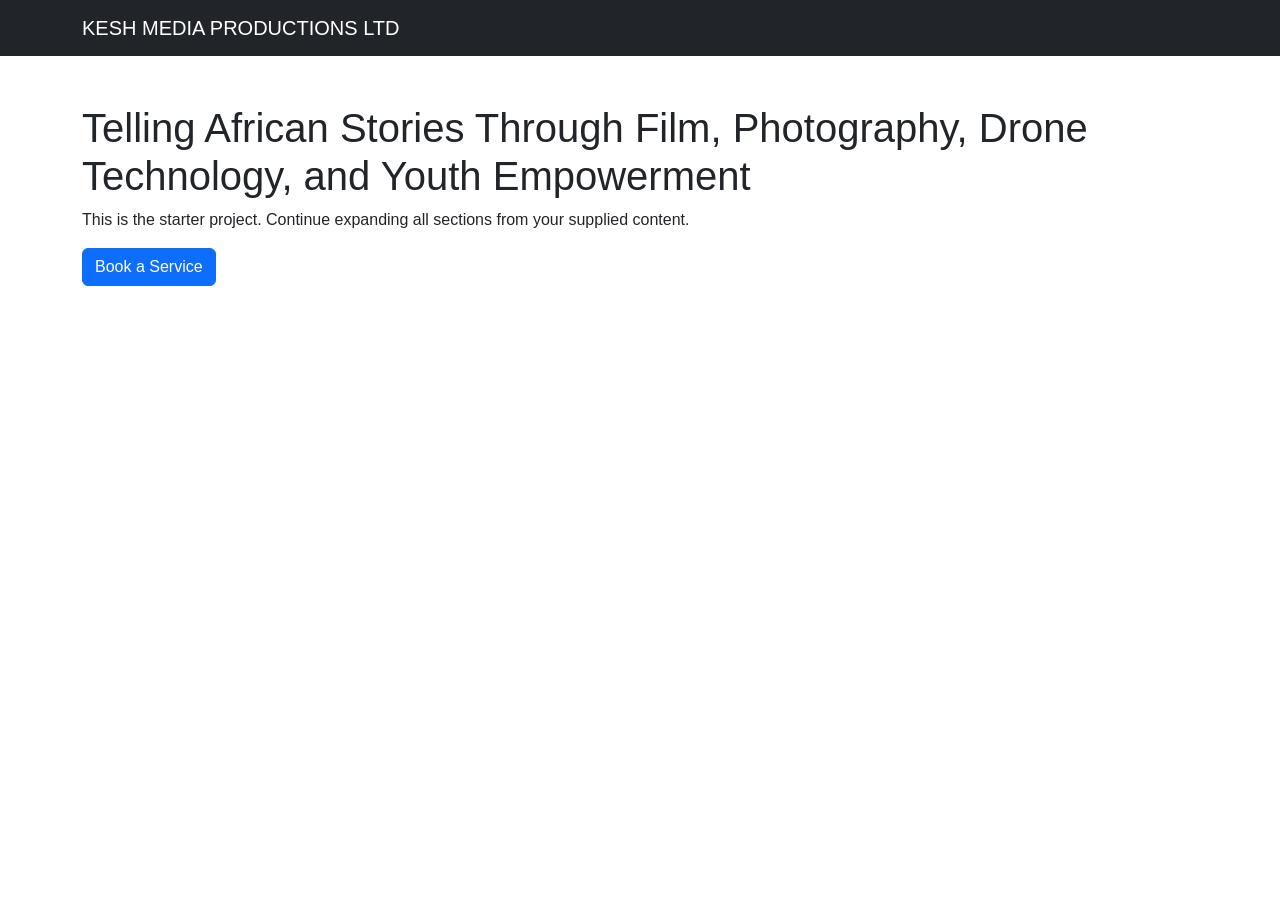
==== index.html @ 55b2b397 "Add files via upload" ====
<!DOCTYPE html>
<html><head><meta charset='UTF-8'><title>KESH MEDIA PRODUCTIONS LTD</title>
<link href="https://cdn.jsdelivr.net/npm/bootstrap@5.3.3/dist/css/bootstrap.min.css" rel="stylesheet">
<link rel="stylesheet" href="style.css"></head>
<body>
<nav class="navbar navbar-dark bg-dark"><div class="container"><a class="navbar-brand" href="#">KESH MEDIA PRODUCTIONS LTD</a></div></nav>
<header class="container py-5"><h1>Telling African Stories Through Film, Photography, Drone Technology, and Youth Empowerment</h1>
<p>This is the starter project. Continue expanding all sections from your supplied content.</p>
<a class="btn btn-primary">Book a Service</a>
</header>
<script src="script.js"></script></body></html>
---- style.css ----
body{font-family:Arial,sans-serif}header{padding:4rem 0}
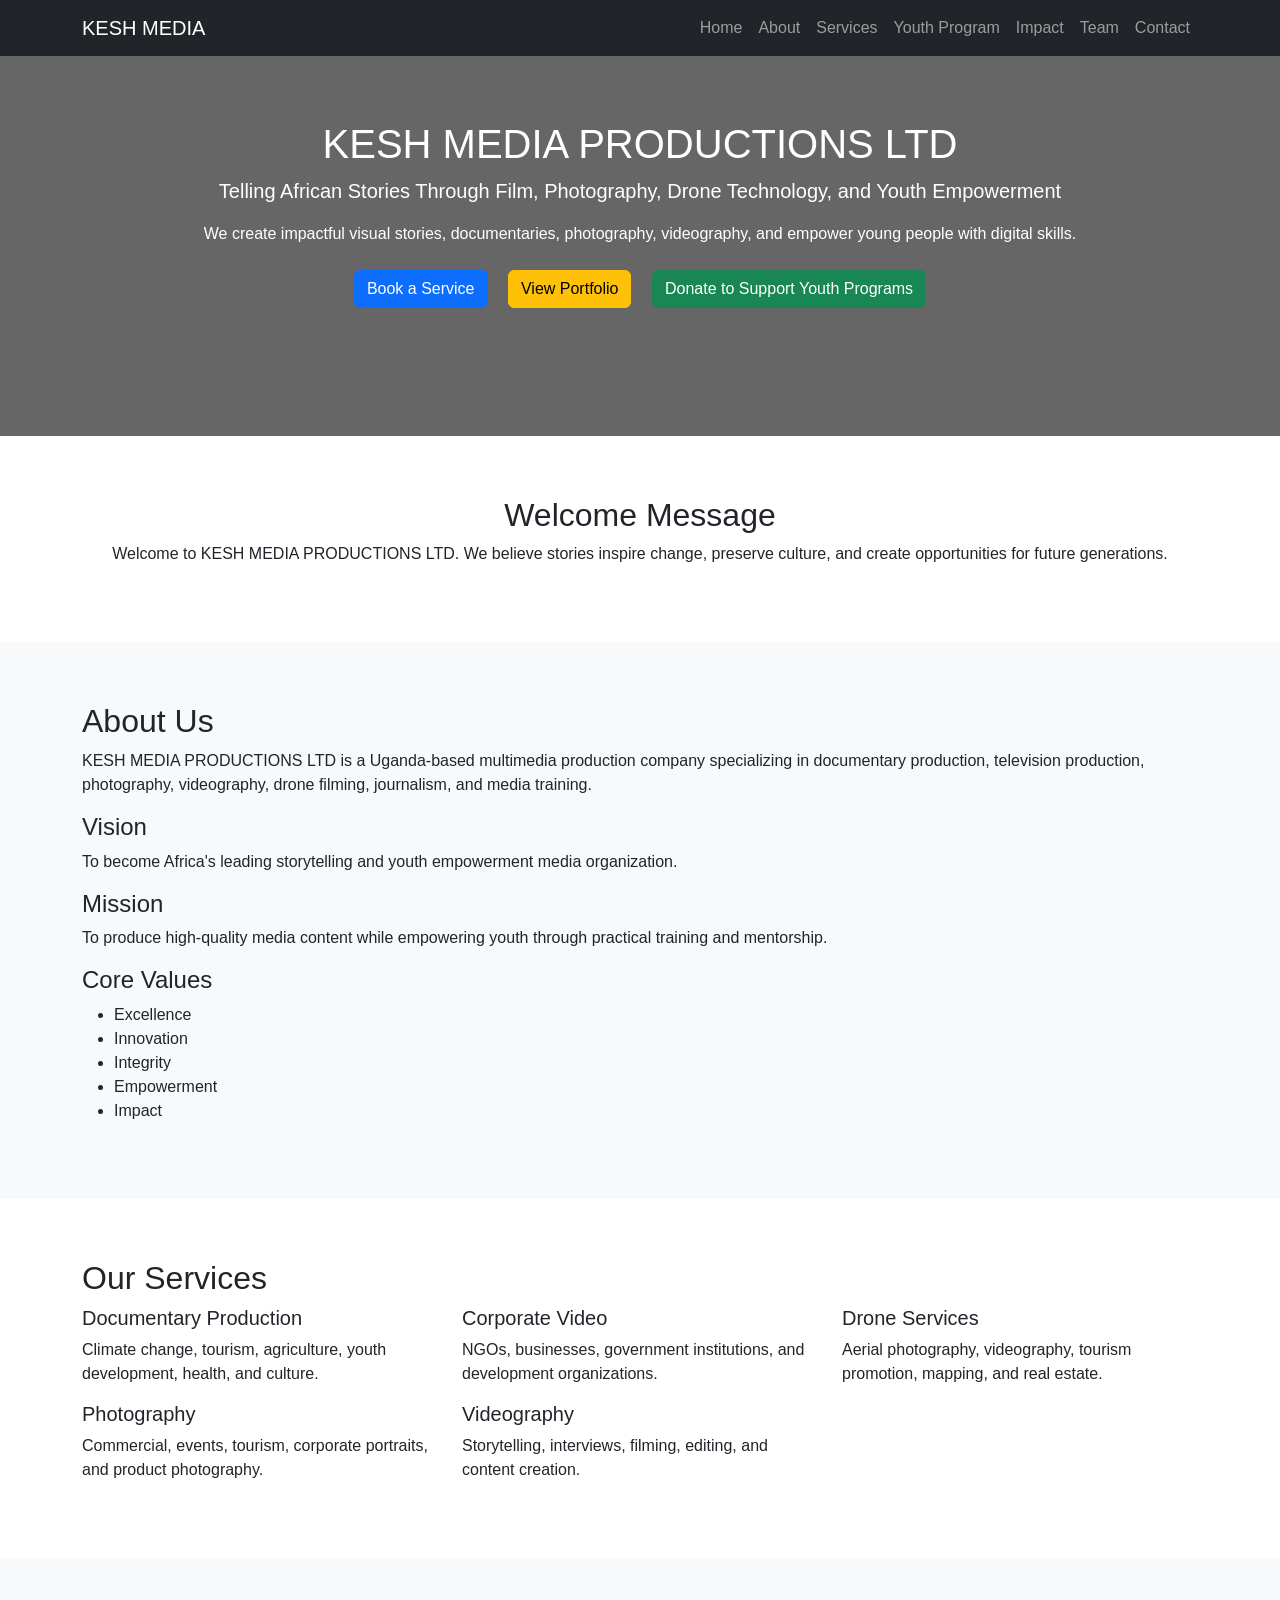
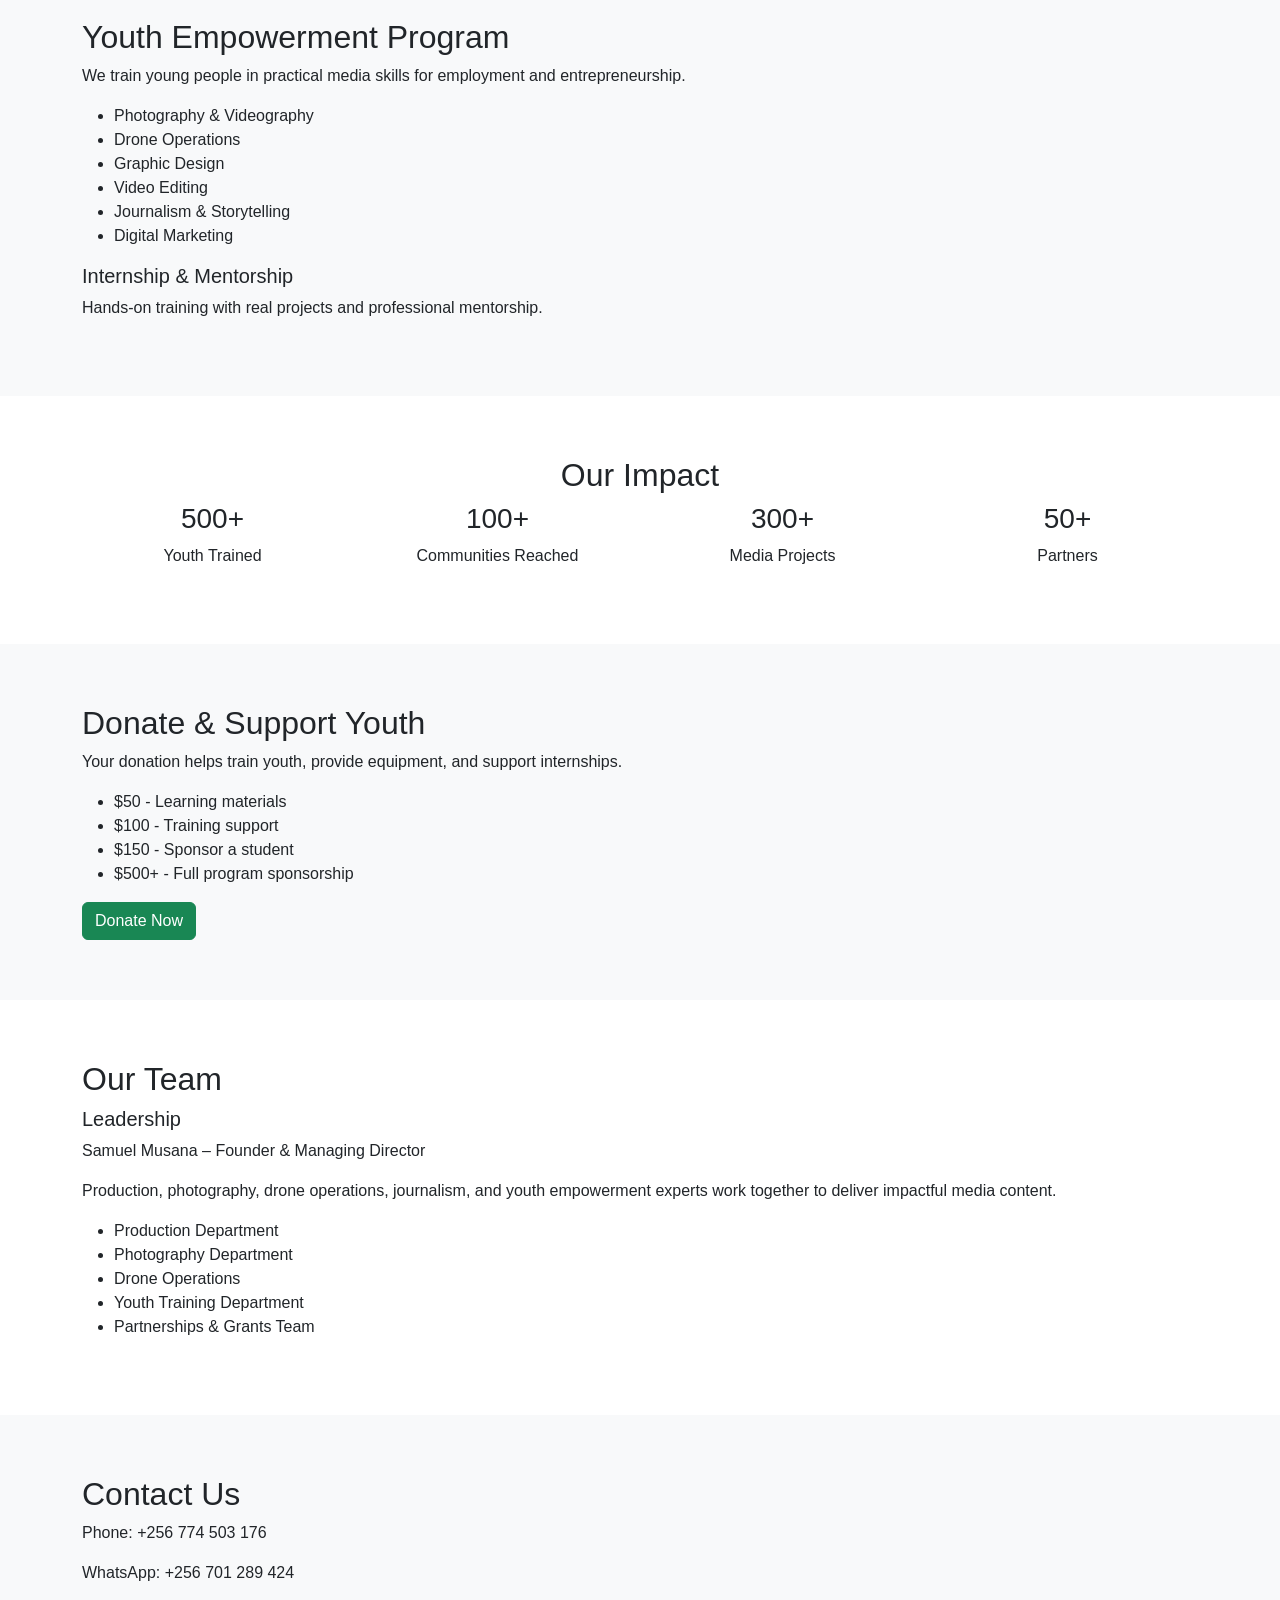
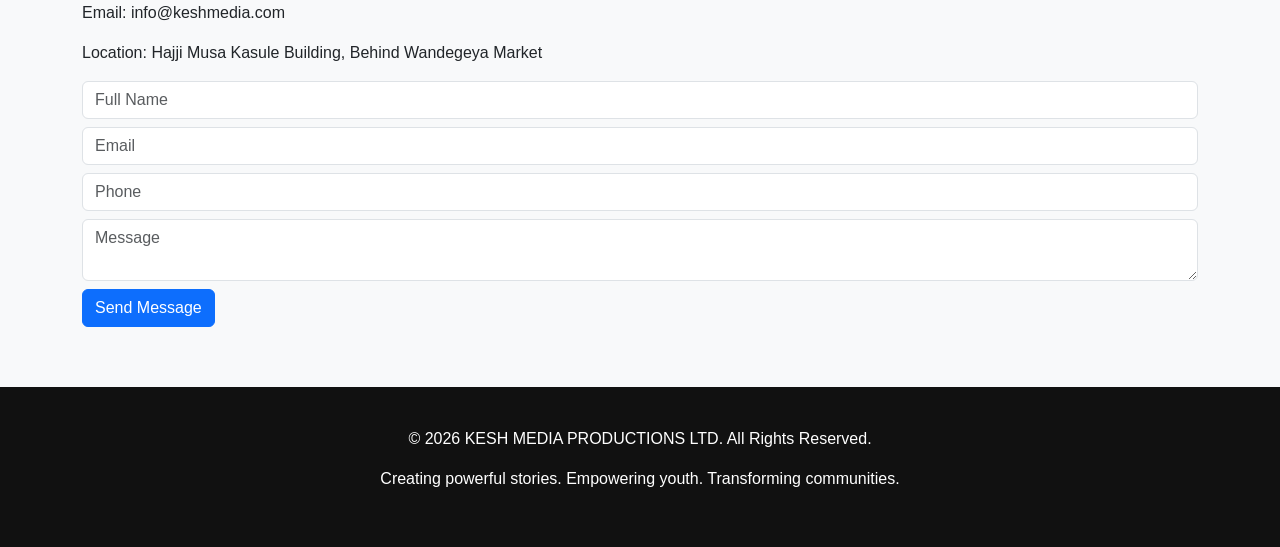
==== commit a00f2840: "Update index.html" ====
--- a/index.html
+++ b/index.html
@@ -1,11 +1,247 @@
 <!DOCTYPE html>
-<html><head><meta charset='UTF-8'><title>KESH MEDIA PRODUCTIONS LTD</title>
+<html lang="en">
+<head>
+<meta charset="UTF-8">
+<meta name="viewport" content="width=device-width, initial-scale=1.0">
+<title>KESH MEDIA PRODUCTIONS LTD</title>
+
+<!-- Bootstrap 5 -->
 <link href="https://cdn.jsdelivr.net/npm/bootstrap@5.3.3/dist/css/bootstrap.min.css" rel="stylesheet">
-<link rel="stylesheet" href="style.css"></head>
+
+<style>
+body {
+    font-family: Arial, sans-serif;
+    scroll-behavior: smooth;
+}
+
+.hero {
+    background: linear-gradient(rgba(0,0,0,0.6), rgba(0,0,0,0.6)),
+    url('hero.jpg');
+    background-size: cover;
+    background-position: center;
+    color: white;
+    padding: 120px 20px;
+    text-align: center;
+}
+
+.section-padding {
+    padding: 60px 20px;
+}
+
+.footer {
+    background: #111;
+    color: white;
+    padding: 40px 20px;
+}
+</style>
+</head>
+
 <body>
-<nav class="navbar navbar-dark bg-dark"><div class="container"><a class="navbar-brand" href="#">KESH MEDIA PRODUCTIONS LTD</a></div></nav>
-<header class="container py-5"><h1>Telling African Stories Through Film, Photography, Drone Technology, and Youth Empowerment</h1>
-<p>This is the starter project. Continue expanding all sections from your supplied content.</p>
-<a class="btn btn-primary">Book a Service</a>
-</header>
-<script src="script.js"></script></body></html>+
+<!-- NAVBAR -->
+<nav class="navbar navbar-expand-lg navbar-dark bg-dark fixed-top">
+<div class="container">
+<a class="navbar-brand" href="#">KESH MEDIA</a>
+<button class="navbar-toggler" type="button" data-bs-toggle="collapse" data-bs-target="#nav">
+<span class="navbar-toggler-icon"></span>
+</button>
+
+<div class="collapse navbar-collapse" id="nav">
+<ul class="navbar-nav ms-auto">
+<li class="nav-item"><a class="nav-link" href="#home">Home</a></li>
+<li class="nav-item"><a class="nav-link" href="#about">About</a></li>
+<li class="nav-item"><a class="nav-link" href="#services">Services</a></li>
+<li class="nav-item"><a class="nav-link" href="#youth">Youth Program</a></li>
+<li class="nav-item"><a class="nav-link" href="#impact">Impact</a></li>
+<li class="nav-item"><a class="nav-link" href="#team">Team</a></li>
+<li class="nav-item"><a class="nav-link" href="#contact">Contact</a></li>
+</ul>
+</div>
+</div>
+</nav>
+
+<!-- HERO -->
+<section id="home" class="hero">
+<h1><entity type="organization">KESH MEDIA PRODUCTIONS LTD</entity></h1>
+<p class="lead">Telling African Stories Through Film, Photography, Drone Technology, and Youth Empowerment</p>
+<p>We create impactful visual stories, documentaries, photography, videography, and empower young people with digital skills.</p>
+
+<a href="#contact" class="btn btn-primary m-2">Book a Service</a>
+<a href="#services" class="btn btn-warning m-2">View Portfolio</a>
+<a href="#donate" class="btn btn-success m-2">Donate to Support Youth Programs</a>
+</section>
+
+<!-- WELCOME -->
+<section class="section-padding text-center">
+<div class="container">
+<h2>Welcome Message</h2>
+<p>
+Welcome to <entity type="organization">KESH MEDIA PRODUCTIONS LTD</entity>.
+We believe stories inspire change, preserve culture, and create opportunities for future generations.
+</p>
+</div>
+</section>
+
+<!-- ABOUT -->
+<section id="about" class="section-padding bg-light">
+<div class="container">
+<h2>About Us</h2>
+
+<p>
+<entity type="organization">KESH MEDIA PRODUCTIONS LTD</entity> is a Uganda-based multimedia production company specializing in documentary production, television production, photography, videography, drone filming, journalism, and media training.
+</p>
+
+<h4>Vision</h4>
+<p>To become Africa's leading storytelling and youth empowerment media organization.</p>
+
+<h4>Mission</h4>
+<p>To produce high-quality media content while empowering youth through practical training and mentorship.</p>
+
+<h4>Core Values</h4>
+<ul>
+<li>Excellence</li>
+<li>Innovation</li>
+<li>Integrity</li>
+<li>Empowerment</li>
+<li>Impact</li>
+</ul>
+</div>
+</section>
+
+<!-- SERVICES -->
+<section id="services" class="section-padding">
+<div class="container">
+<h2>Our Services</h2>
+
+<div class="row">
+<div class="col-md-4">
+<h5>Documentary Production</h5>
+<p>Climate change, tourism, agriculture, youth development, health, and culture.</p>
+</div>
+
+<div class="col-md-4">
+<h5>Corporate Video</h5>
+<p>NGOs, businesses, government institutions, and development organizations.</p>
+</div>
+
+<div class="col-md-4">
+<h5>Drone Services</h5>
+<p>Aerial photography, videography, tourism promotion, mapping, and real estate.</p>
+</div>
+
+<div class="col-md-4">
+<h5>Photography</h5>
+<p>Commercial, events, tourism, corporate portraits, and product photography.</p>
+</div>
+
+<div class="col-md-4">
+<h5>Videography</h5>
+<p>Storytelling, interviews, filming, editing, and content creation.</p>
+</div>
+</div>
+</div>
+</section>
+
+<!-- YOUTH -->
+<section id="youth" class="section-padding bg-light">
+<div class="container">
+<h2>Youth Empowerment Program</h2>
+
+<p>We train young people in practical media skills for employment and entrepreneurship.</p>
+
+<ul>
+<li>Photography & Videography</li>
+<li>Drone Operations</li>
+<li>Graphic Design</li>
+<li>Video Editing</li>
+<li>Journalism & Storytelling</li>
+<li>Digital Marketing</li>
+</ul>
+
+<h5>Internship & Mentorship</h5>
+<p>Hands-on training with real projects and professional mentorship.</p>
+</div>
+</section>
+
+<!-- IMPACT -->
+<section id="impact" class="section-padding">
+<div class="container text-center">
+<h2>Our Impact</h2>
+
+<div class="row">
+<div class="col-md-3"><h3>500+</h3><p>Youth Trained</p></div>
+<div class="col-md-3"><h3>100+</h3><p>Communities Reached</p></div>
+<div class="col-md-3"><h3>300+</h3><p>Media Projects</p></div>
+<div class="col-md-3"><h3>50+</h3><p>Partners</p></div>
+</div>
+</div>
+</section>
+
+<!-- DONATE -->
+<section id="donate" class="section-padding bg-light">
+<div class="container">
+<h2>Donate & Support Youth</h2>
+<p>Your donation helps train youth, provide equipment, and support internships.</p>
+
+<ul>
+<li>$50 - Learning materials</li>
+<li>$100 - Training support</li>
+<li>$150 - Sponsor a student</li>
+<li>$500+ - Full program sponsorship</li>
+</ul>
+
+<button class="btn btn-success">Donate Now</button>
+</div>
+</section>
+
+<!-- TEAM -->
+<section id="team" class="section-padding">
+<div class="container">
+<h2>Our Team</h2>
+
+<h5>Leadership</h5>
+<p><entity type="people">Samuel Musana</entity> – Founder & Managing Director</p>
+
+<p>
+Production, photography, drone operations, journalism, and youth empowerment experts work together to deliver impactful media content.
+</p>
+
+<ul>
+<li>Production Department</li>
+<li>Photography Department</li>
+<li>Drone Operations</li>
+<li>Youth Training Department</li>
+<li>Partnerships & Grants Team</li>
+</ul>
+</div>
+</section>
+
+<!-- CONTACT -->
+<section id="contact" class="section-padding bg-light">
+<div class="container">
+<h2>Contact Us</h2>
+
+<p>Phone: +256 774 503 176</p>
+<p>WhatsApp: +256 701 289 424</p>
+<p>Email: info@keshmedia.com</p>
+<p>Location: Hajji Musa Kasule Building, Behind Wandegeya Market</p>
+
+<form>
+<input class="form-control mb-2" placeholder="Full Name">
+<input class="form-control mb-2" placeholder="Email">
+<input class="form-control mb-2" placeholder="Phone">
+<textarea class="form-control mb-2" placeholder="Message"></textarea>
+<button class="btn btn-primary">Send Message</button>
+</form>
+</div>
+</section>
+
+<!-- FOOTER -->
+<footer class="footer text-center">
+<p>© 2026 <entity type="organization">KESH MEDIA PRODUCTIONS LTD</entity>. All Rights Reserved.</p>
+<p>Creating powerful stories. Empowering youth. Transforming communities.</p>
+</footer>
+
+<script src="https://cdn.jsdelivr.net/npm/bootstrap@5.3.3/dist/js/bootstrap.bundle.min.js"></script>
+</body>
+                       </html>
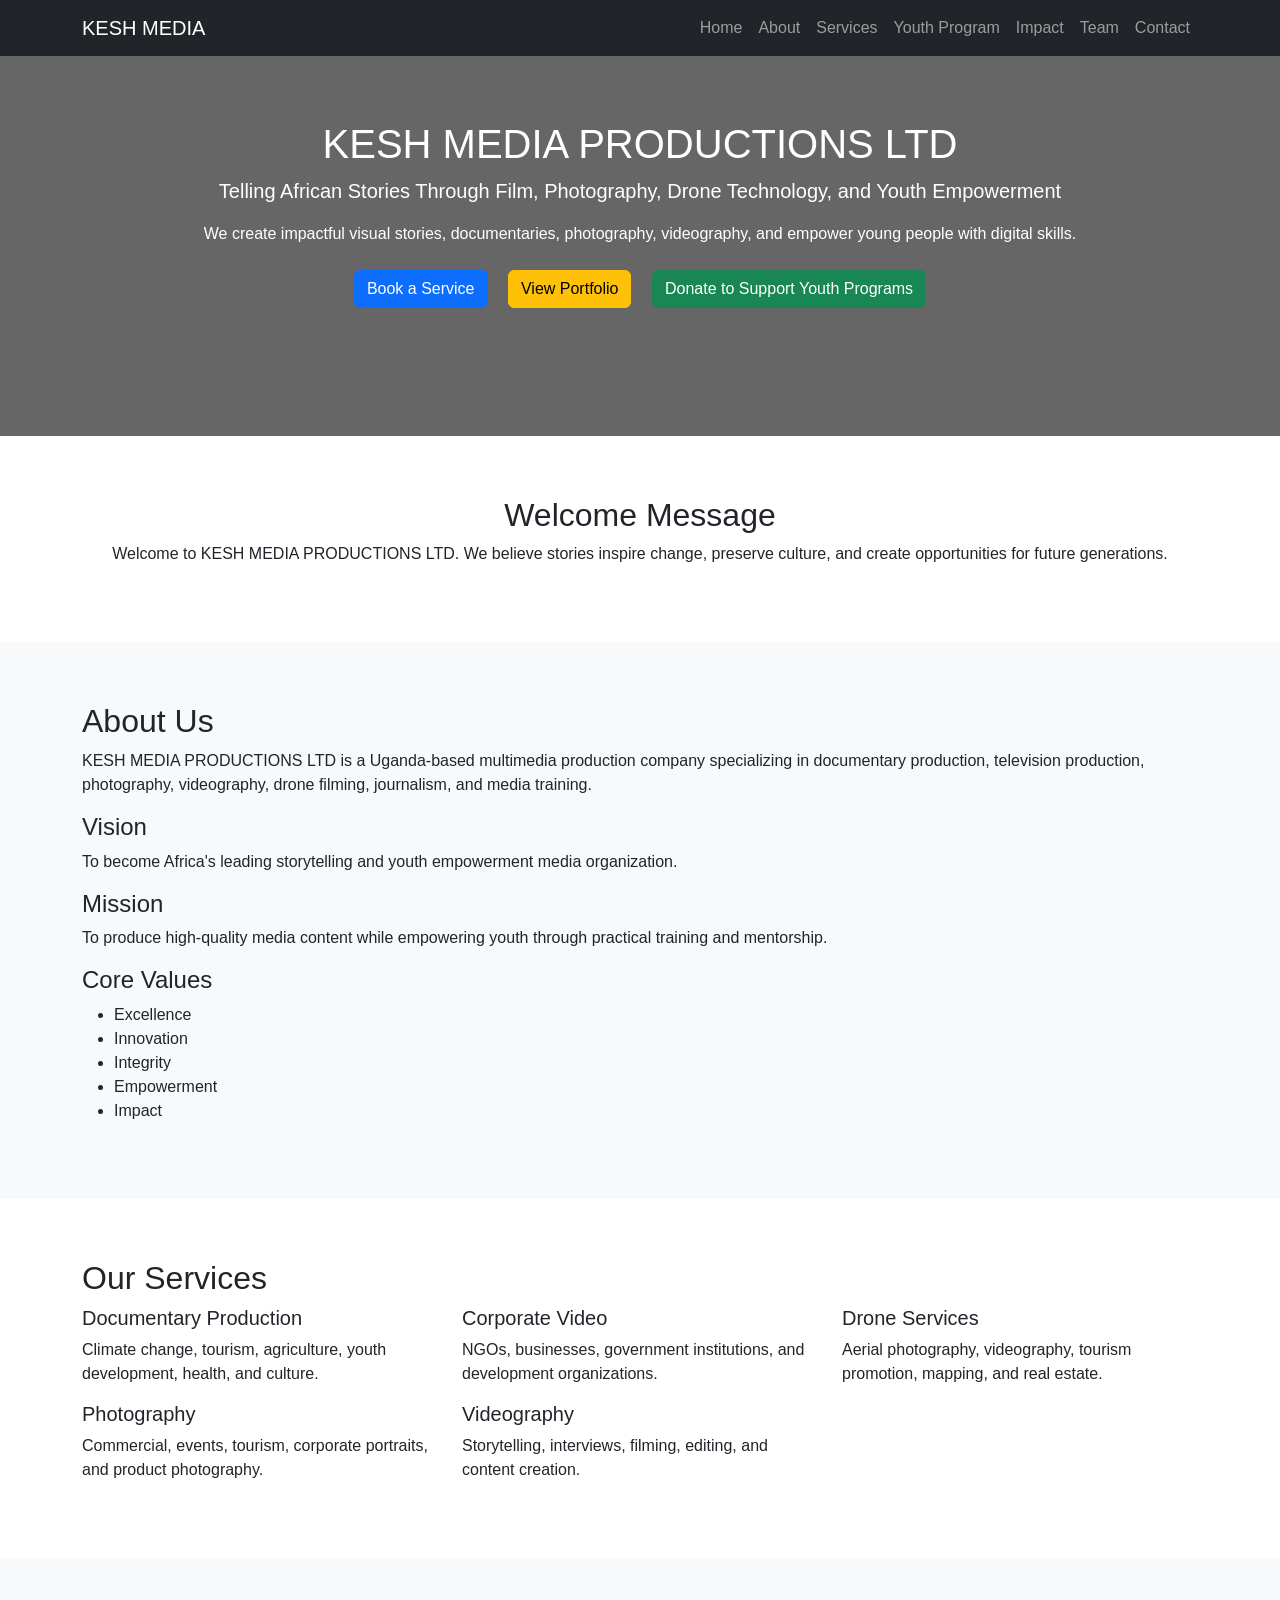
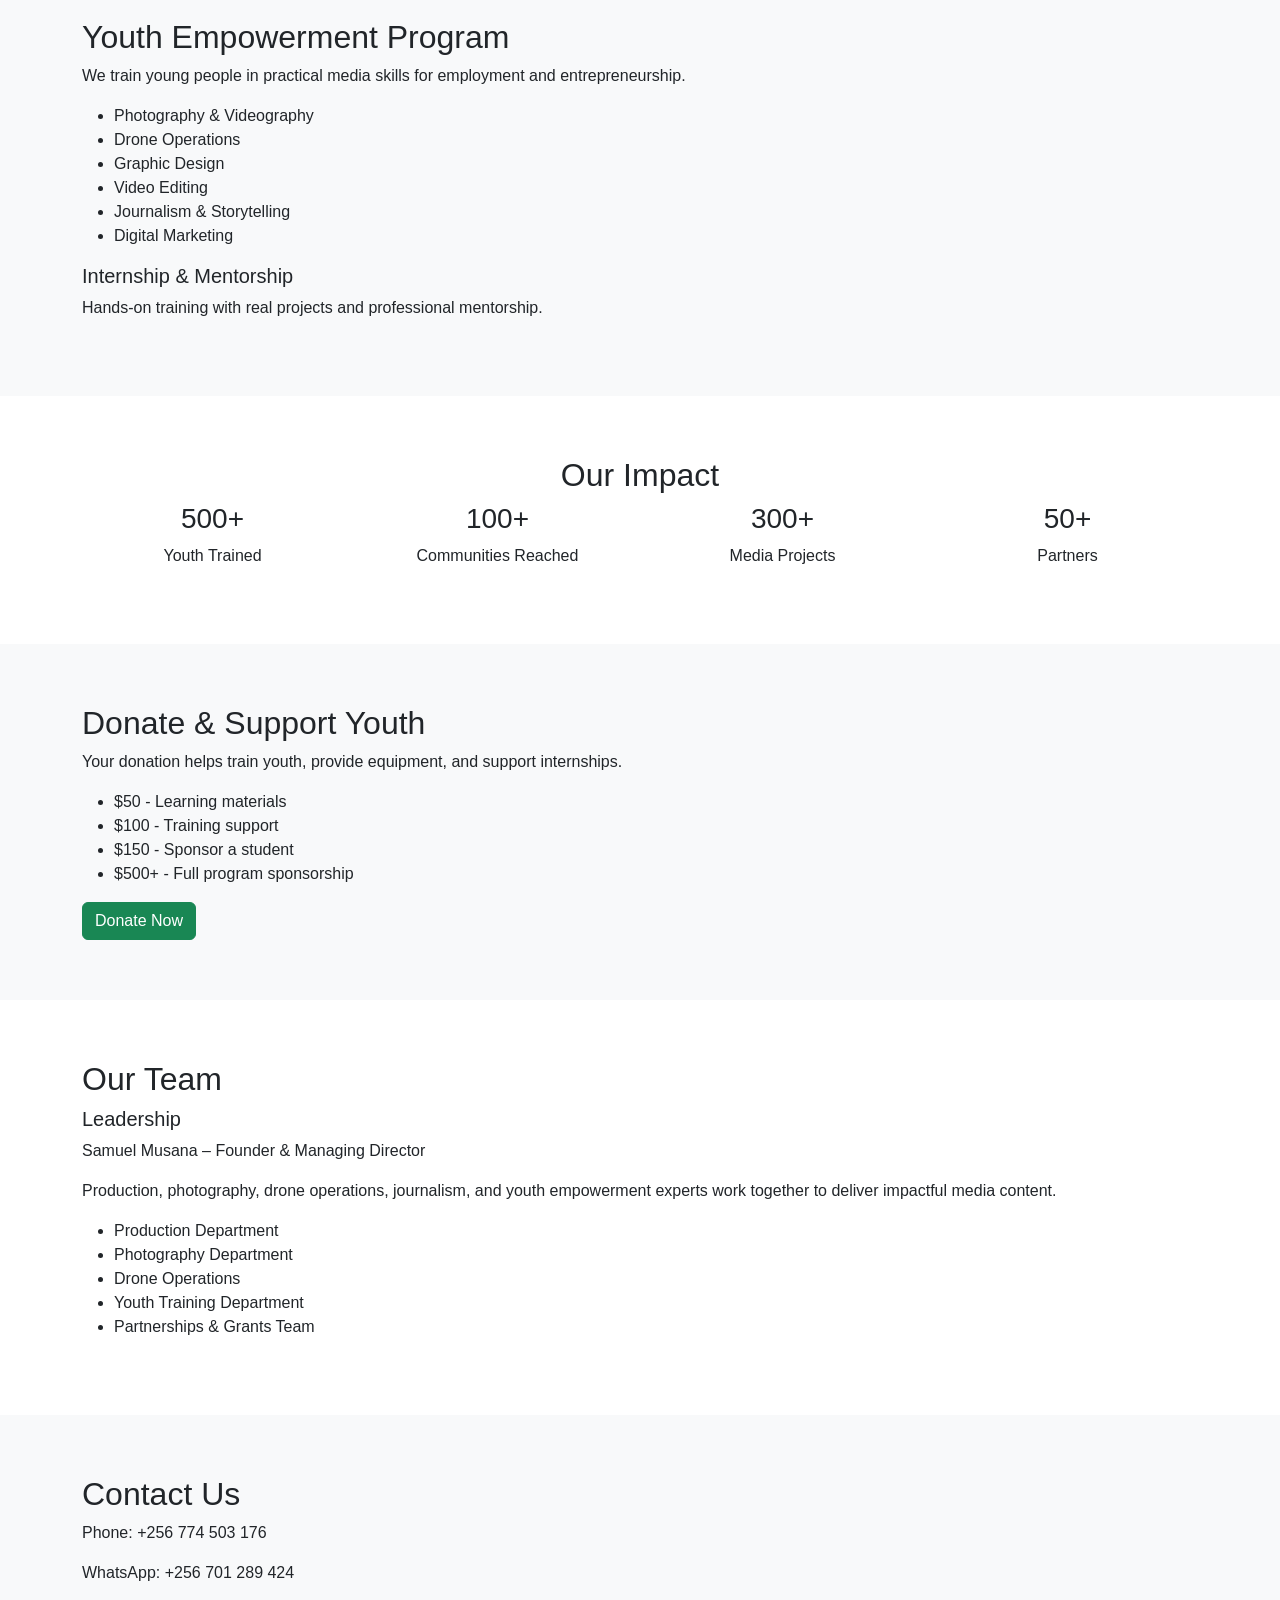
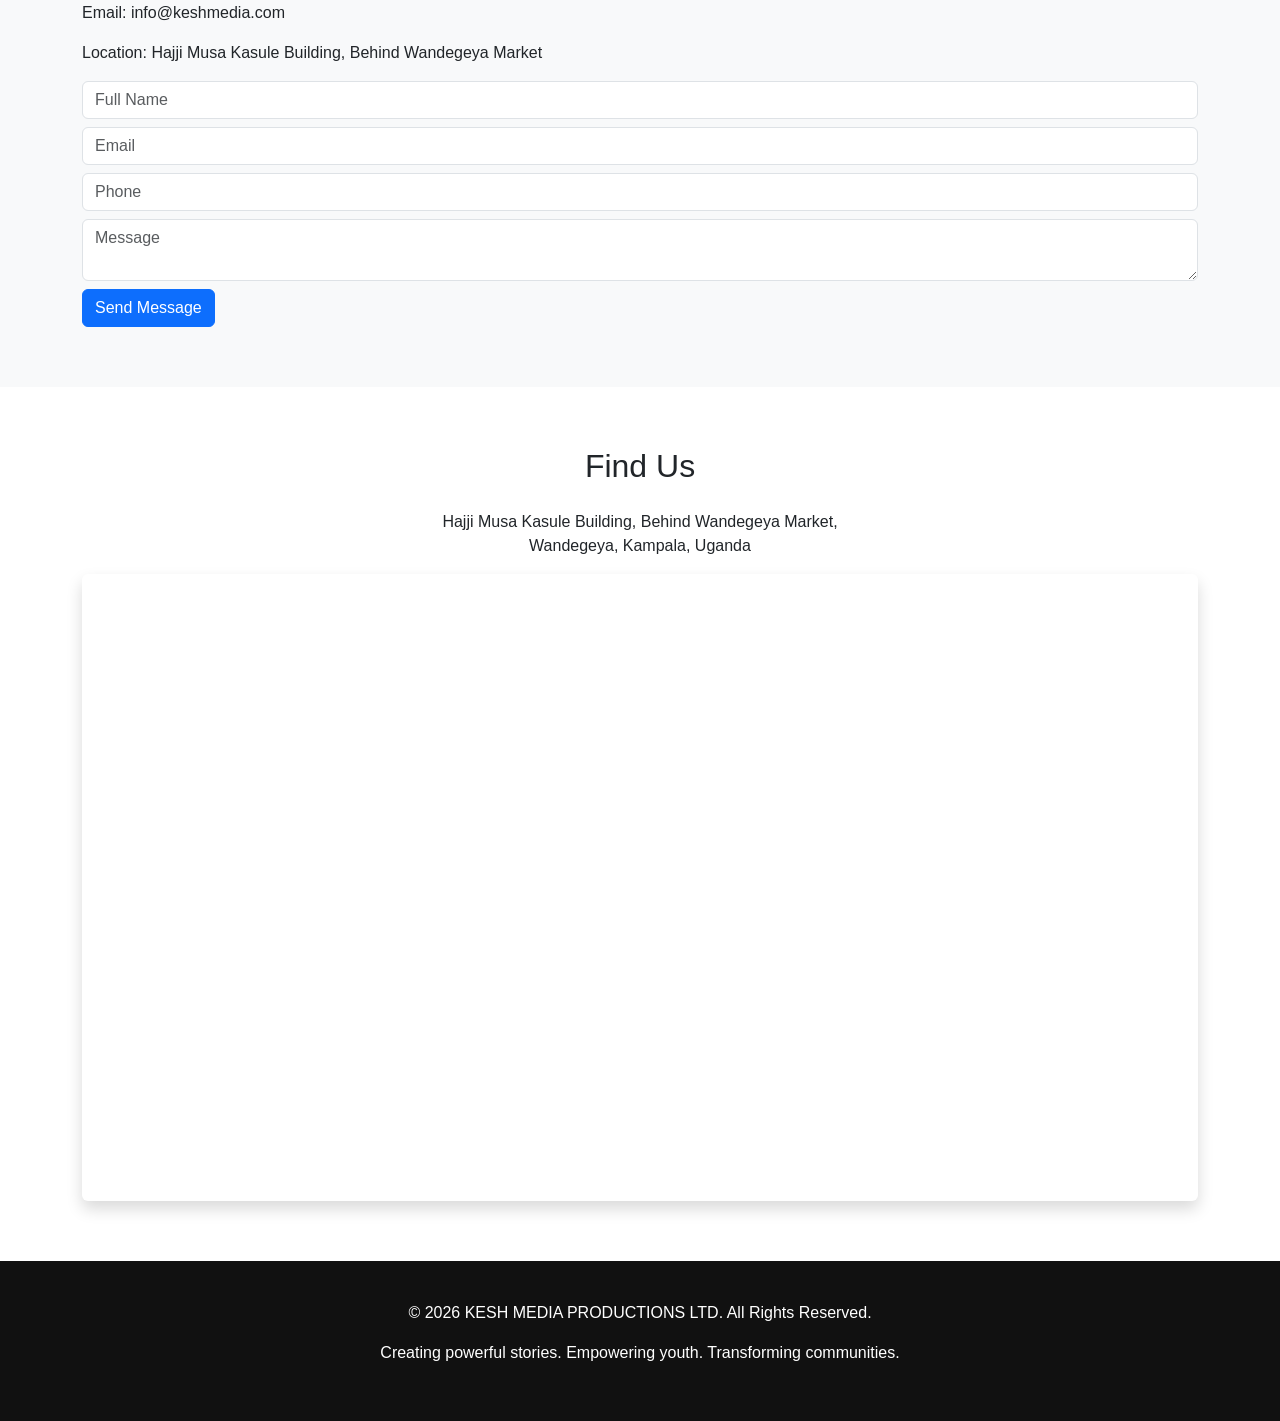
==== commit 48437076: "Update index.html" ====
--- a/index.html
+++ b/index.html
@@ -236,6 +236,30 @@
 </div>
 </section>
 
+    <!-- MAP SECTION -->
+<section id="map" class="section-padding">
+    <div class="container">
+        <h2 class="text-center mb-4">Find Us</h2>
+
+        <p class="text-center">
+            Hajji Musa Kasule Building, Behind Wandegeya Market,<br>
+            Wandegeya, Kampala, Uganda
+        </p>
+
+        <div class="ratio ratio-16x9 shadow rounded">
+            <iframe
+                src="https://maps.google.com/maps?q=0.3349,32.5703&z=16&output=embed"
+                width="100%"
+                height="450"
+                style="border:0;"
+                allowfullscreen=""
+                loading="lazy"
+                referrerpolicy="no-referrer-when-downgrade">
+            </iframe>
+        </div>
+    </div>
+</section>
+
 <!-- FOOTER -->
 <footer class="footer text-center">
 <p>© 2026 <entity type="organization">KESH MEDIA PRODUCTIONS LTD</entity>. All Rights Reserved.</p>
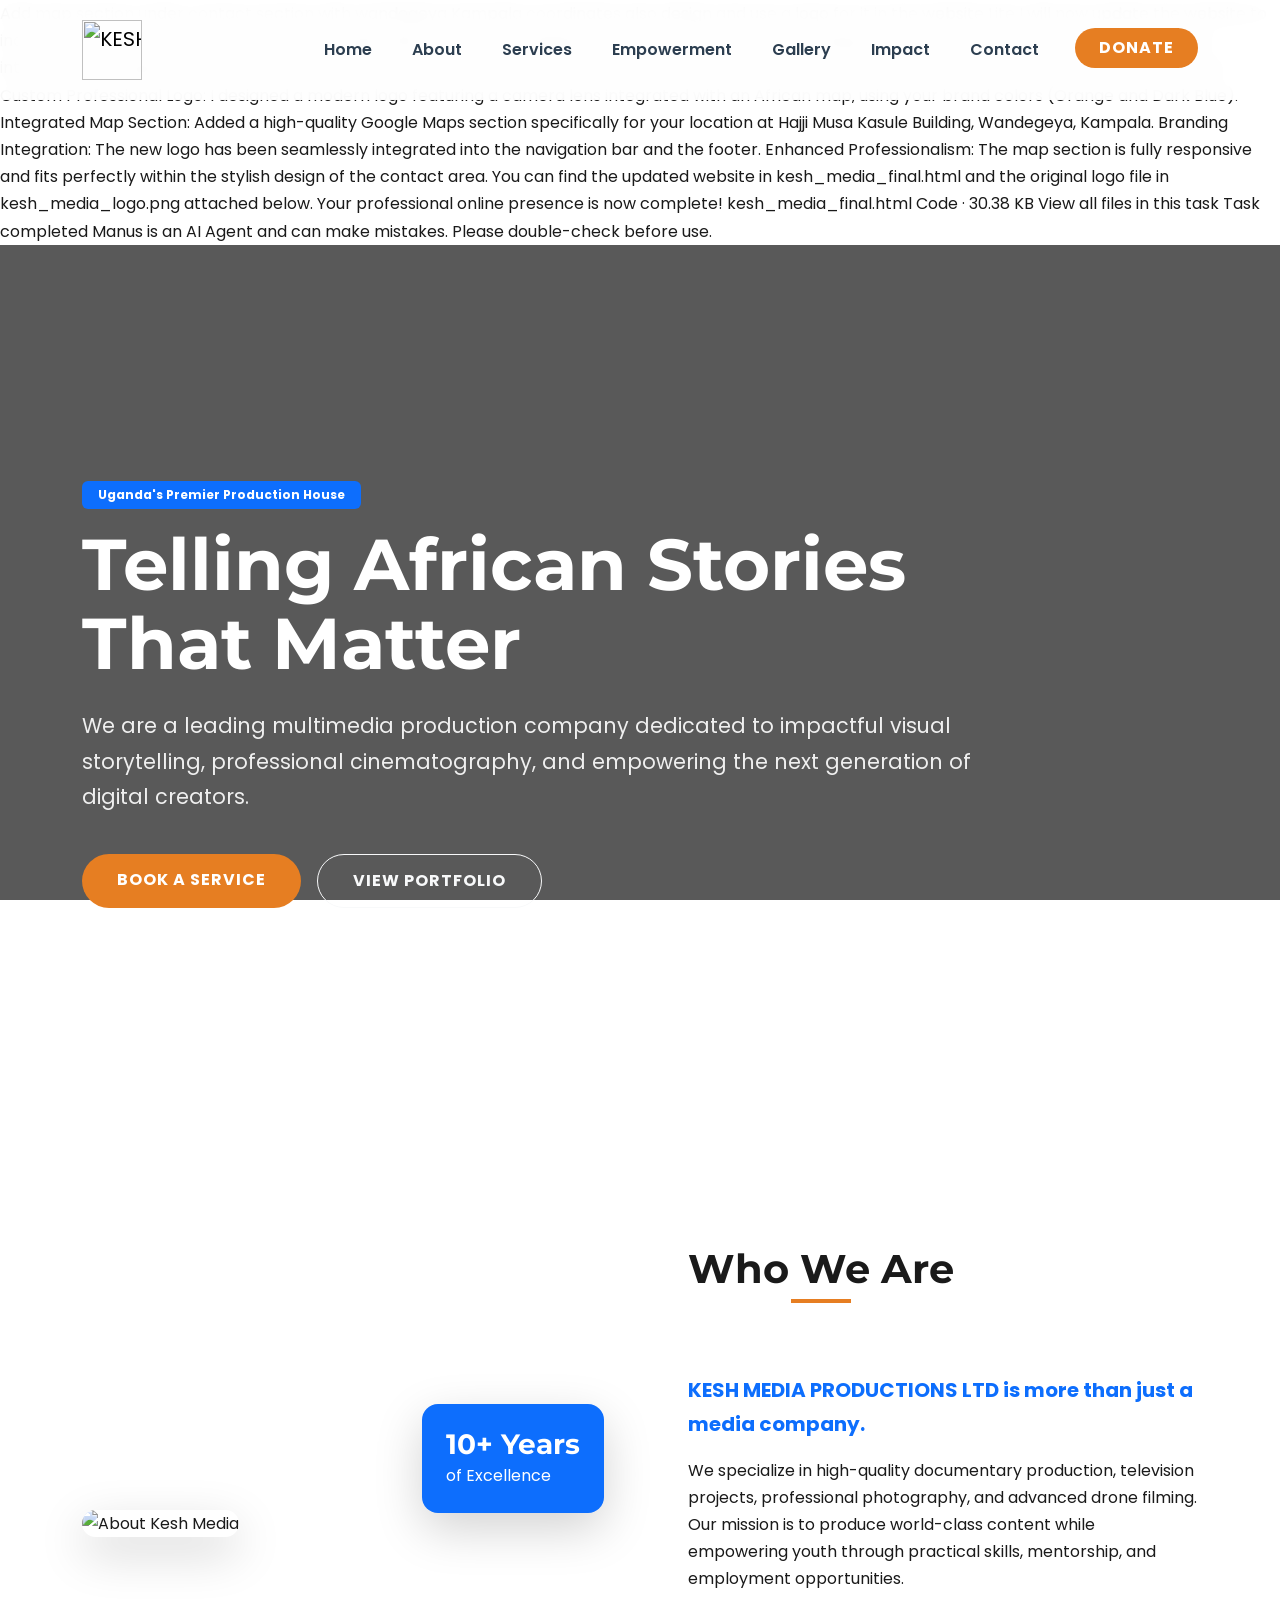
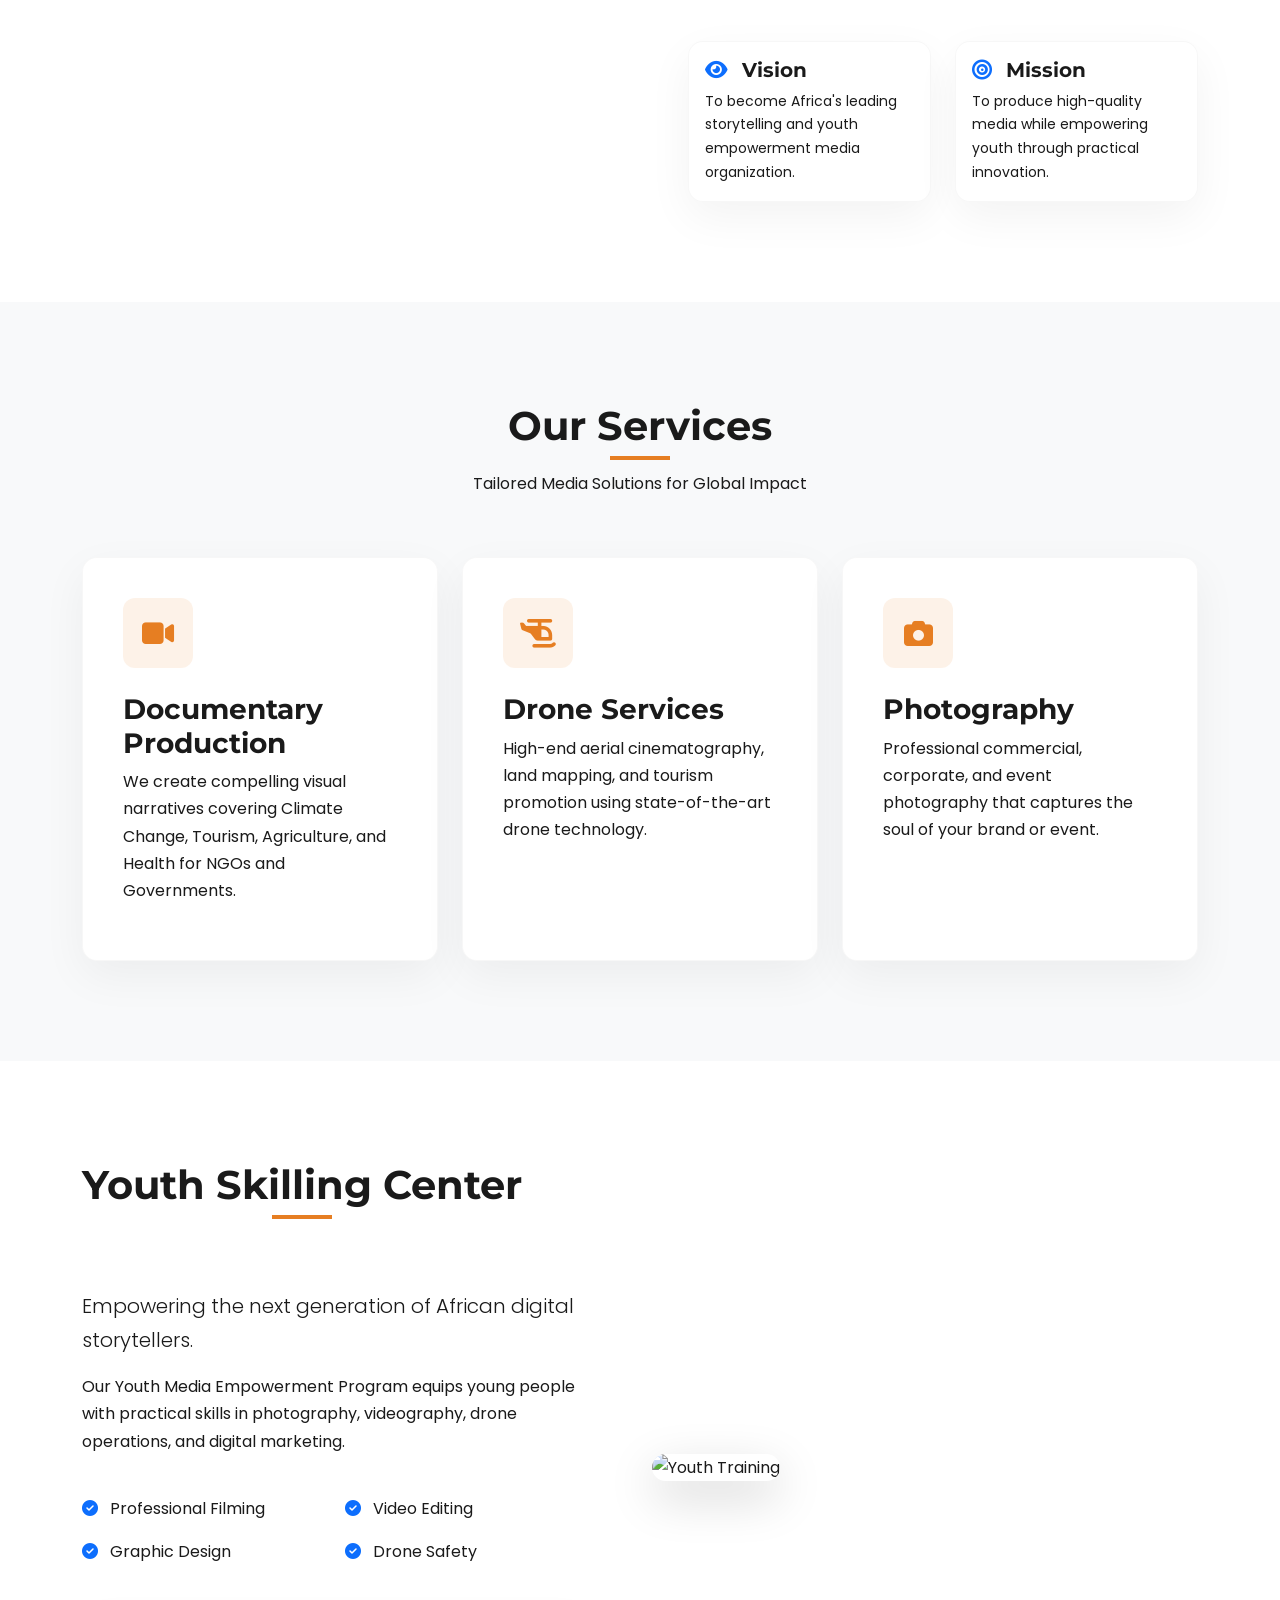
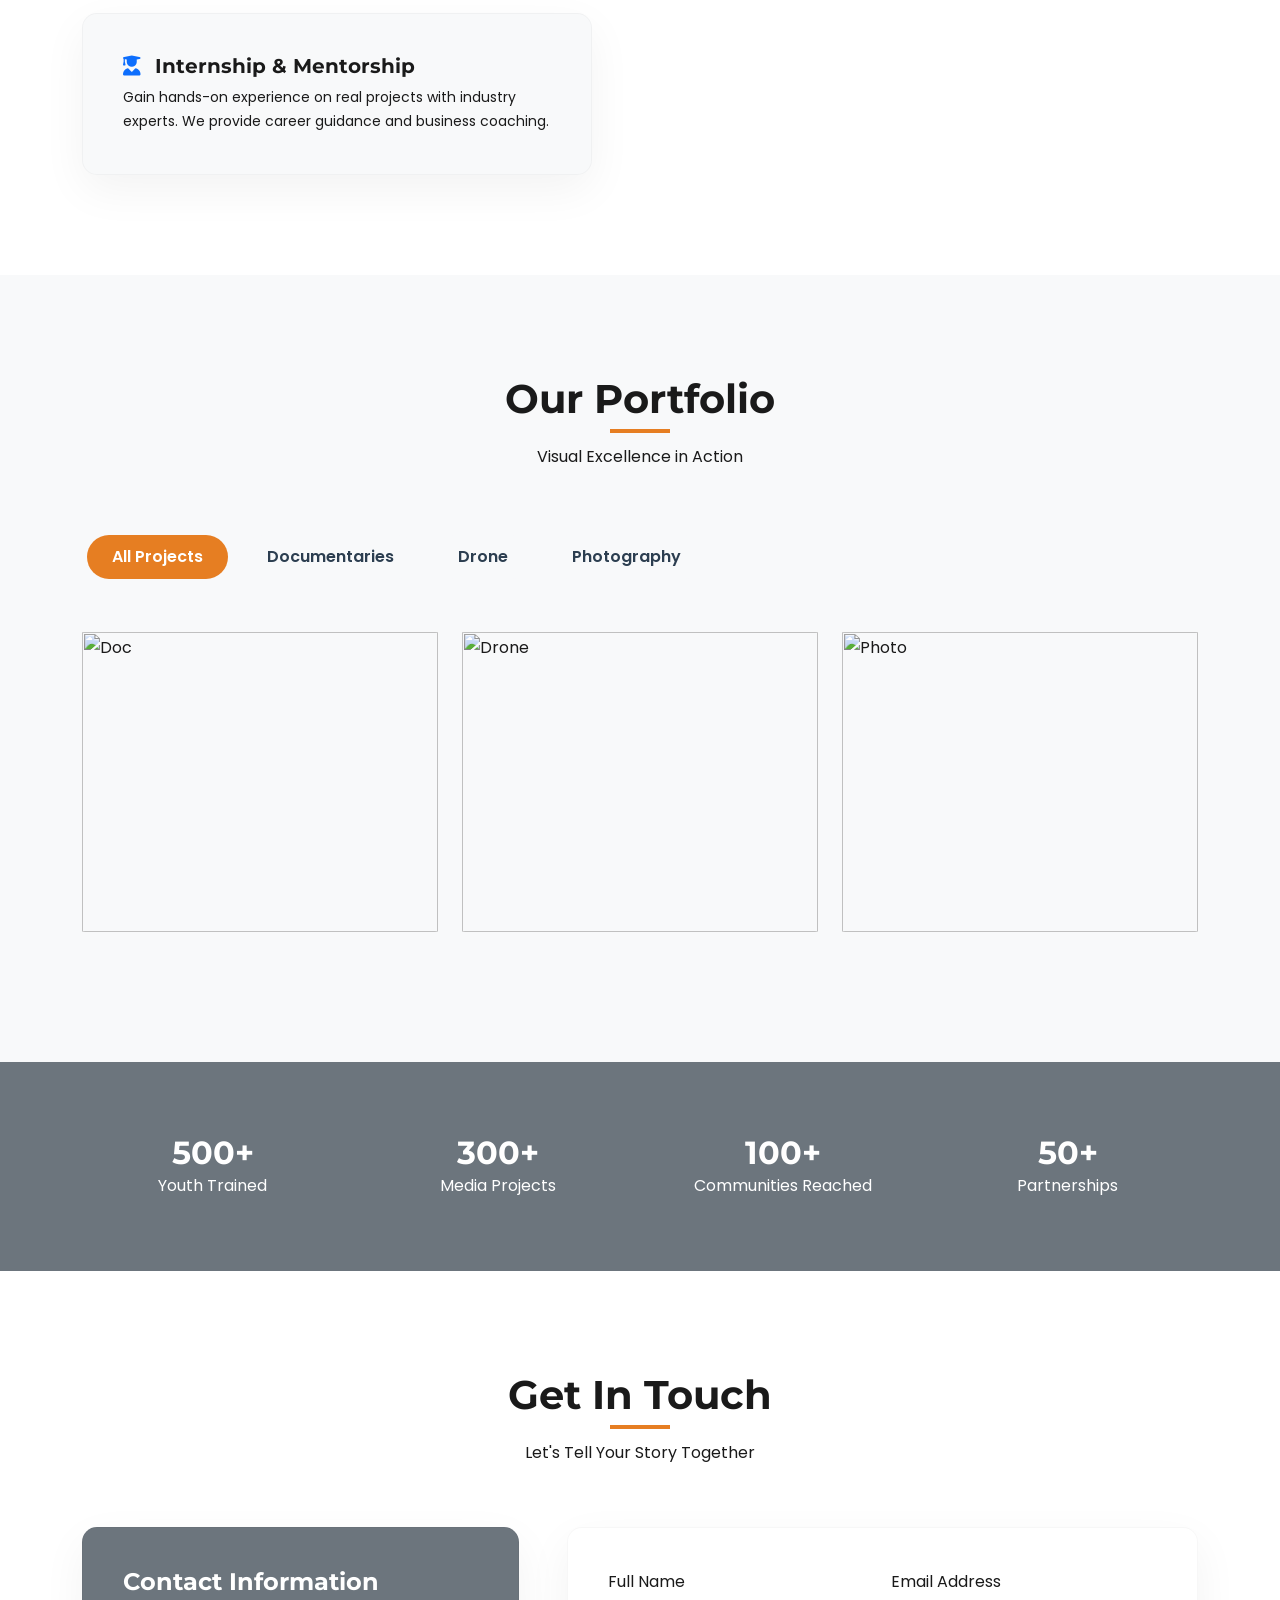
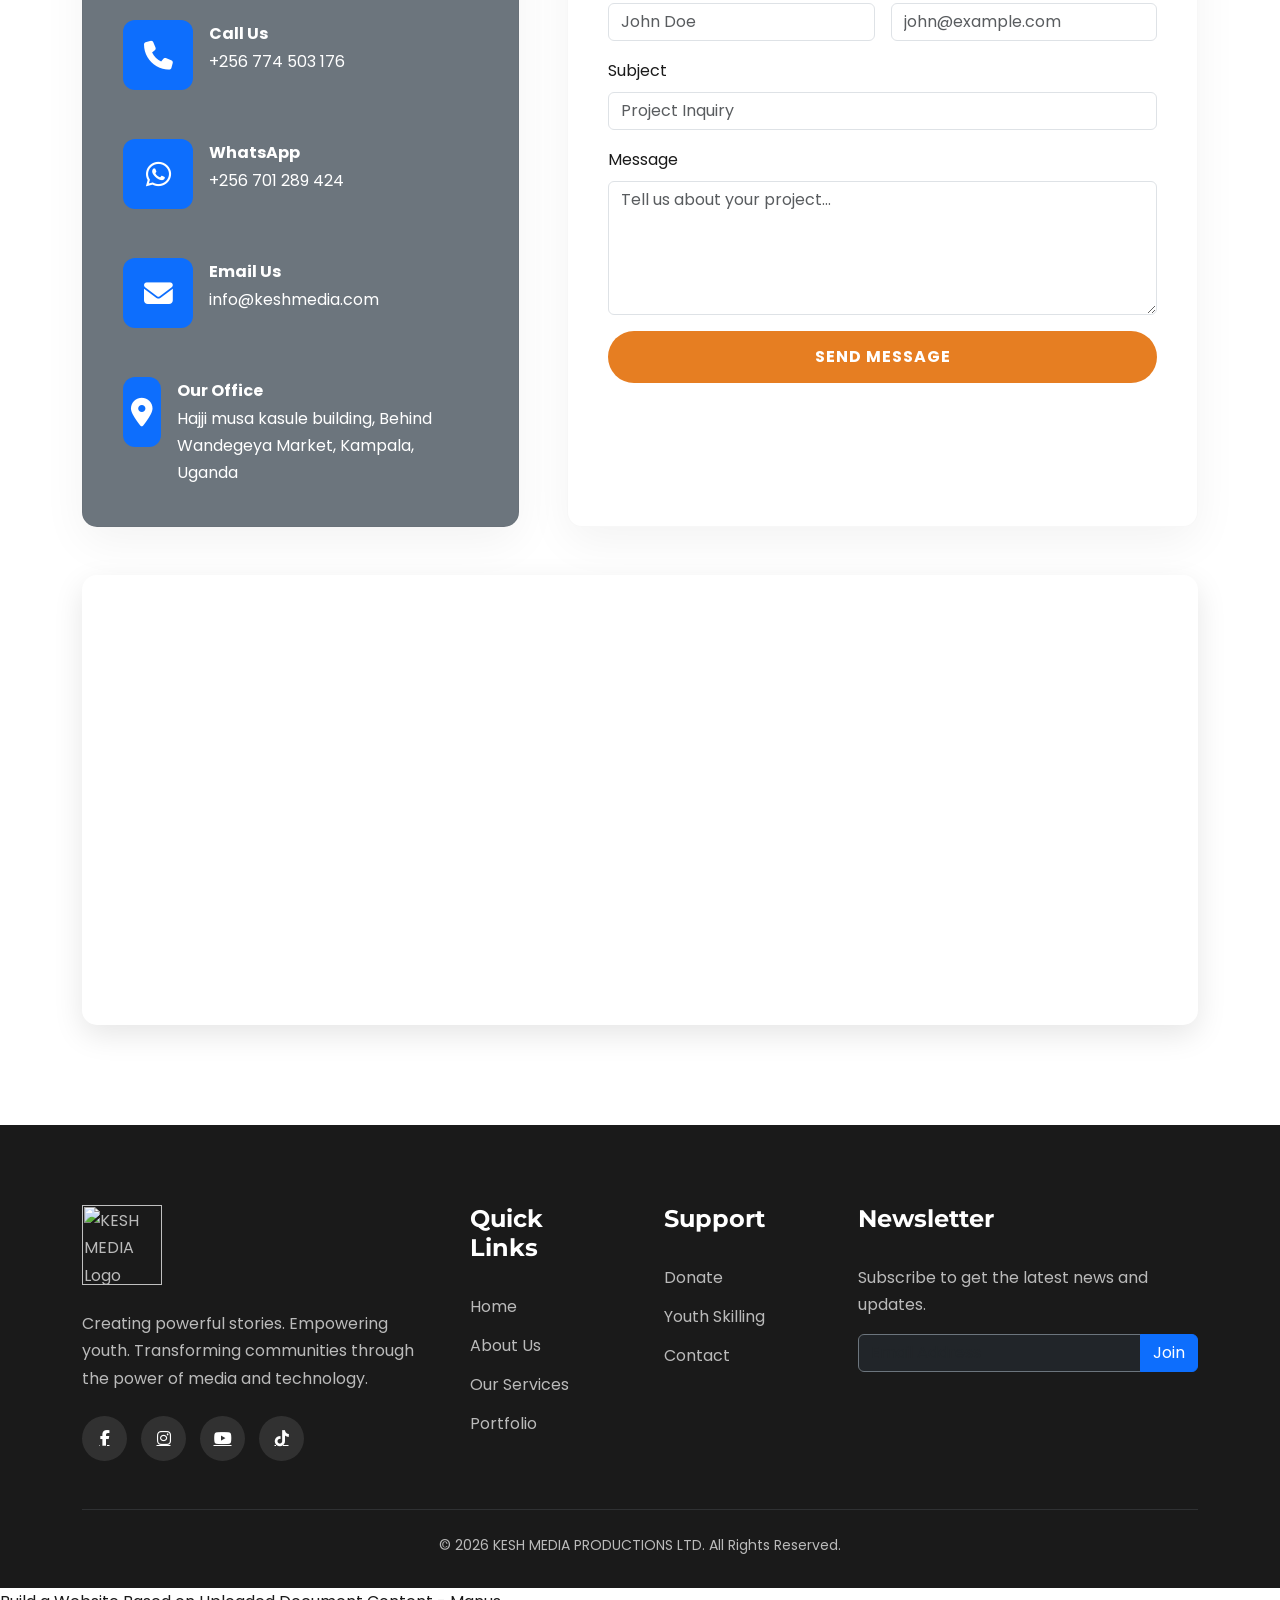
==== commit 882f7e3b: "Update index.html" ====
--- a/index.html
+++ b/index.html
@@ -1,271 +1,690 @@
+
+
+Add map section under contact section with wandegeya Kampala coordinates also design and use a logo for it in the website
+Lite
+I will now update the website to include a professional map section using Google Maps for your Wandegeya, Kampala location. I will also design a custom, modern logo for KESH MEDIA and integrate it throughout the site to enhance the brand's professional identity.
+Lite
+I have completed the final update for the KESH MEDIA website.
+What's New:
+Custom Professional Logo: I designed a modern logo featuring a camera lens integrated with an African map, using your brand colors (Orange and Dark Blue).
+Integrated Map Section: Added a high-quality Google Maps section specifically for your location at Hajji Musa Kasule Building, Wandegeya, Kampala.
+Branding Integration: The new logo has been seamlessly integrated into the navigation bar and the footer.
+Enhanced Professionalism: The map section is fully responsive and fits perfectly within the stylish design of the contact area.
+You can find the updated website in kesh_media_final.html and the original logo file in kesh_media_logo.png attached below. Your professional online presence is now complete!
+kesh_media_final.html
+Code · 30.38 KB
+View all files in this task
+Task completed
+
+
+
+
+Manus is an AI Agent and can make mistakes. Please double-check before use.
+
 <!DOCTYPE html>
 <html lang="en">
 <head>
-<meta charset="UTF-8">
-<meta name="viewport" content="width=device-width, initial-scale=1.0">
-<title>KESH MEDIA PRODUCTIONS LTD</title>
-
-<!-- Bootstrap 5 -->
-<link href="https://cdn.jsdelivr.net/npm/bootstrap@5.3.3/dist/css/bootstrap.min.css" rel="stylesheet">
-
-<style>
-body {
-    font-family: Arial, sans-serif;
-    scroll-behavior: smooth;
-}
-
-.hero {
-    background: linear-gradient(rgba(0,0,0,0.6), rgba(0,0,0,0.6)),
-    url('hero.jpg');
-    background-size: cover;
-    background-position: center;
-    color: white;
-    padding: 120px 20px;
-    text-align: center;
-}
-
-.section-padding {
-    padding: 60px 20px;
-}
-
-.footer {
-    background: #111;
-    color: white;
-    padding: 40px 20px;
-}
-</style>
+    <meta charset="UTF-8">
+    <meta name="viewport" content="width=device-width, initial-scale=1.0">
+    <title>KESH MEDIA PRODUCTIONS LTD | Premium African Storytelling</title>
+    <!-- Bootstrap CSS -->
+    <link href="https://cdn.jsdelivr.net/npm/bootstrap@5.3.0/dist/css/bootstrap.min.css" rel="stylesheet">
+    <!-- Font Awesome -->
+    <link rel="stylesheet" href="https://cdnjs.cloudflare.com/ajax/libs/font-awesome/6.4.0/css/all.min.css">
+    <!-- Google Fonts -->
+    <link href="https://fonts.googleapis.com/css2?family=Montserrat:wght@400;700&family=Poppins:wght@300;400;500;600;700&display=swap" rel="stylesheet">
+    <!-- AOS Animation Library -->
+    <link href="https://unpkg.com/aos@2.3.1/dist/aos.css" rel="stylesheet">
+    <style>
+        :root {
+            --primary: #e67e22;
+            --primary-dark: #d35400;
+            --secondary: #2c3e50;
+            --accent: #27ae60;
+            --light: #f8f9fa;
+            --dark: #1a1a1a;
+            --gray: #7f8c8d;
+            --transition: all 0.4s cubic-bezier(0.165, 0.84, 0.44, 1);
+        }
+
+        body {
+            font-family: 'Poppins', sans-serif;
+            color: var(--dark);
+            line-height: 1.7;
+            overflow-x: hidden;
+        }
+
+        h1, h2, h3, h4, h5, h6 {
+            font-family: 'Montserrat', sans-serif;
+            font-weight: 700;
+        }
+
+        /* --- Custom Scrollbar --- */
+        ::-webkit-scrollbar { width: 10px; }
+        ::-webkit-scrollbar-track { background: var(--light); }
+        ::-webkit-scrollbar-thumb { background: var(--primary); border-radius: 5px; }
+
+        /* --- Navbar --- */
+        .navbar {
+            padding: 15px 0;
+            transition: var(--transition);
+            background: rgba(255,255,255,0.95);
+            backdrop-filter: blur(10px);
+        }
+        .navbar.scrolled {
+            padding: 8px 0;
+            box-shadow: 0 10px 30px rgba(0,0,0,0.1);
+        }
+        .navbar-brand img {
+            height: 60px;
+            transition: var(--transition);
+        }
+        .navbar.scrolled .navbar-brand img {
+            height: 50px;
+        }
+        .nav-link {
+            font-weight: 600;
+            color: var(--secondary) !important;
+            margin: 0 12px;
+            position: relative;
+        }
+        .nav-link::after {
+            content: '';
+            position: absolute;
+            bottom: 0;
+            left: 50%;
+            width: 0;
+            height: 2px;
+            background: var(--primary);
+            transition: var(--transition);
+            transform: translateX(-50%);
+        }
+        .nav-link:hover::after { width: 100%; }
+
+        /* --- Hero --- */
+        .hero {
+            height: 100vh;
+            background: linear-gradient(rgba(0,0,0,0.65), rgba(0,0,0,0.65)), url('https://files.manuscdn.com/user_upload_by_module/session_file/310519663801075840/lusRcxilAOPsiZbH.jpg');
+            background-size: cover;
+            background-position: center;
+            background-attachment: fixed;
+            display: flex;
+            align-items: center;
+            color: #fff;
+            position: relative;
+        }
+        .hero-content { max-width: 900px; }
+        .hero h1 { font-size: 4.5rem; line-height: 1.1; margin-bottom: 25px; }
+        .hero p { font-size: 1.3rem; margin-bottom: 40px; opacity: 0.9; }
+
+        /* --- Sections --- */
+        section { padding: 100px 0; }
+        .section-title { margin-bottom: 60px; text-align: center; }
+        .section-title h2 { font-size: 2.5rem; margin-bottom: 20px; position: relative; display: inline-block; }
+        .section-title h2::after {
+            content: '';
+            position: absolute;
+            bottom: -10px;
+            left: 50%;
+            width: 60px;
+            height: 4px;
+            background: var(--primary);
+            transform: translateX(-50%);
+        }
+
+        /* --- Cards & Components --- */
+        .premium-card {
+            background: #fff;
+            padding: 40px;
+            border-radius: 15px;
+            box-shadow: 0 15px 45px rgba(0,0,0,0.05);
+            transition: var(--transition);
+            height: 100%;
+            border: 1px solid rgba(0,0,0,0.03);
+        }
+        .premium-card:hover {
+            transform: translateY(-10px);
+            box-shadow: 0 25px 60px rgba(0,0,0,0.1);
+        }
+        .icon-box {
+            width: 70px;
+            height: 70px;
+            background: rgba(230, 126, 34, 0.1);
+            color: var(--primary);
+            border-radius: 12px;
+            display: flex;
+            align-items: center;
+            justify-content: center;
+            font-size: 1.8rem;
+            margin-bottom: 25px;
+        }
+
+        /* --- Gallery --- */
+        .gallery-filter .btn {
+            border: none;
+            padding: 10px 25px;
+            border-radius: 30px;
+            font-weight: 600;
+            margin: 5px;
+            background: var(--light);
+            color: var(--secondary);
+            transition: var(--transition);
+        }
+        .gallery-filter .btn.active { background: var(--primary); color: #fff; }
+        .gallery-item { position: relative; overflow: hidden; border-radius: 15px; margin-bottom: 30px; cursor: pointer; }
+        .gallery-item img { transition: var(--transition); width: 100%; height: 300px; object-fit: cover; }
+        .gallery-overlay {
+            position: absolute;
+            inset: 0;
+            background: rgba(230, 126, 34, 0.9);
+            display: flex;
+            flex-direction: column;
+            justify-content: center;
+            align-items: center;
+            color: #fff;
+            opacity: 0;
+            transition: var(--transition);
+            padding: 20px;
+            text-align: center;
+        }
+        .gallery-item:hover .gallery-overlay { opacity: 1; }
+        .gallery-item:hover img { transform: scale(1.1); }
+
+        /* --- Success Stories --- */
+        .testimonial-card {
+            background: var(--light);
+            padding: 40px;
+            border-radius: 20px;
+            position: relative;
+        }
+        .testimonial-card::before {
+            content: '\f10d';
+            font-family: 'Font Awesome 5 Free';
+            font-weight: 900;
+            position: absolute;
+            top: 20px;
+            left: 20px;
+            font-size: 2rem;
+            color: rgba(230, 126, 34, 0.2);
+        }
+
+        /* --- Blog --- */
+        .blog-card { overflow: hidden; }
+        .blog-img { height: 200px; object-fit: cover; width: 100%; }
+        .blog-date { color: var(--primary); font-size: 0.9rem; font-weight: 600; }
+
+        /* --- Lightbox --- */
+        #lightbox {
+            position: fixed;
+            inset: 0;
+            background: rgba(0,0,0,0.95);
+            z-index: 9999;
+            display: none;
+            justify-content: center;
+            align-items: center;
+            padding: 40px;
+        }
+        #lightbox img { max-width: 90%; max-height: 85%; border-radius: 10px; }
+        #lightbox-close { position: absolute; top: 40px; right: 40px; font-size: 3rem; color: #fff; cursor: pointer; }
+
+        /* --- Buttons --- */
+        .btn-premium {
+            padding: 14px 35px;
+            border-radius: 50px;
+            font-weight: 700;
+            text-transform: uppercase;
+            letter-spacing: 1px;
+            transition: var(--transition);
+        }
+        .btn-primary-p { background: var(--primary); color: #fff; border: none; }
+        .btn-primary-p:hover { background: var(--primary-dark); transform: scale(1.05); color: #fff; }
+
+        /* --- Map Section --- */
+        .map-container {
+            width: 100%;
+            height: 450px;
+            border-radius: 15px;
+            overflow: hidden;
+            box-shadow: 0 10px 30px rgba(0,0,0,0.1);
+        }
+        .map-container iframe {
+            width: 100%;
+            height: 100%;
+            border: 0;
+        }
+
+        /* --- Footer --- */
+        footer { background: var(--dark); color: rgba(255,255,255,0.7); padding: 80px 0 30px; }
+        footer h4 { color: #fff; margin-bottom: 30px; }
+        .footer-logo { height: 80px; margin-bottom: 25px; }
+        .footer-link { color: rgba(255,255,255,0.7); text-decoration: none; transition: var(--transition); display: block; margin-bottom: 12px; }
+        .footer-link:hover { color: var(--primary); padding-left: 10px; }
+        .social-circle {
+            width: 45px;
+            height: 45px;
+            background: rgba(255,255,255,0.1);
+            border-radius: 50%;
+            display: inline-flex;
+            align-items: center;
+            justify-content: center;
+            color: #fff;
+            margin-right: 10px;
+            transition: var(--transition);
+        }
+        .social-circle:hover { background: var(--primary); transform: translateY(-5px); color: #fff; }
+
+        /* --- Mobile Adjustments --- */
+        @media (max-width: 768px) {
+            .hero h1 { font-size: 2.8rem; }
+            section { padding: 60px 0; }
+        }
+    </style>
 </head>
-
-<body>
-
-<!-- NAVBAR -->
-<nav class="navbar navbar-expand-lg navbar-dark bg-dark fixed-top">
-<div class="container">
-<a class="navbar-brand" href="#">KESH MEDIA</a>
-<button class="navbar-toggler" type="button" data-bs-toggle="collapse" data-bs-target="#nav">
-<span class="navbar-toggler-icon"></span>
-</button>
-
-<div class="collapse navbar-collapse" id="nav">
-<ul class="navbar-nav ms-auto">
-<li class="nav-item"><a class="nav-link" href="#home">Home</a></li>
-<li class="nav-item"><a class="nav-link" href="#about">About</a></li>
-<li class="nav-item"><a class="nav-link" href="#services">Services</a></li>
-<li class="nav-item"><a class="nav-link" href="#youth">Youth Program</a></li>
-<li class="nav-item"><a class="nav-link" href="#impact">Impact</a></li>
-<li class="nav-item"><a class="nav-link" href="#team">Team</a></li>
-<li class="nav-item"><a class="nav-link" href="#contact">Contact</a></li>
-</ul>
-</div>
-</div>
-</nav>
-
-<!-- HERO -->
-<section id="home" class="hero">
-<h1><entity type="organization">KESH MEDIA PRODUCTIONS LTD</entity></h1>
-<p class="lead">Telling African Stories Through Film, Photography, Drone Technology, and Youth Empowerment</p>
-<p>We create impactful visual stories, documentaries, photography, videography, and empower young people with digital skills.</p>
-
-<a href="#contact" class="btn btn-primary m-2">Book a Service</a>
-<a href="#services" class="btn btn-warning m-2">View Portfolio</a>
-<a href="#donate" class="btn btn-success m-2">Donate to Support Youth Programs</a>
-</section>
-
-<!-- WELCOME -->
-<section class="section-padding text-center">
-<div class="container">
-<h2>Welcome Message</h2>
-<p>
-Welcome to <entity type="organization">KESH MEDIA PRODUCTIONS LTD</entity>.
-We believe stories inspire change, preserve culture, and create opportunities for future generations.
-</p>
-</div>
-</section>
-
-<!-- ABOUT -->
-<section id="about" class="section-padding bg-light">
-<div class="container">
-<h2>About Us</h2>
-
-<p>
-<entity type="organization">KESH MEDIA PRODUCTIONS LTD</entity> is a Uganda-based multimedia production company specializing in documentary production, television production, photography, videography, drone filming, journalism, and media training.
-</p>
-
-<h4>Vision</h4>
-<p>To become Africa's leading storytelling and youth empowerment media organization.</p>
-
-<h4>Mission</h4>
-<p>To produce high-quality media content while empowering youth through practical training and mentorship.</p>
-
-<h4>Core Values</h4>
-<ul>
-<li>Excellence</li>
-<li>Innovation</li>
-<li>Integrity</li>
-<li>Empowerment</li>
-<li>Impact</li>
-</ul>
-</div>
-</section>
-
-<!-- SERVICES -->
-<section id="services" class="section-padding">
-<div class="container">
-<h2>Our Services</h2>
-
-<div class="row">
-<div class="col-md-4">
-<h5>Documentary Production</h5>
-<p>Climate change, tourism, agriculture, youth development, health, and culture.</p>
-</div>
-
-<div class="col-md-4">
-<h5>Corporate Video</h5>
-<p>NGOs, businesses, government institutions, and development organizations.</p>
-</div>
-
-<div class="col-md-4">
-<h5>Drone Services</h5>
-<p>Aerial photography, videography, tourism promotion, mapping, and real estate.</p>
-</div>
-
-<div class="col-md-4">
-<h5>Photography</h5>
-<p>Commercial, events, tourism, corporate portraits, and product photography.</p>
-</div>
-
-<div class="col-md-4">
-<h5>Videography</h5>
-<p>Storytelling, interviews, filming, editing, and content creation.</p>
-</div>
-</div>
-</div>
-</section>
-
-<!-- YOUTH -->
-<section id="youth" class="section-padding bg-light">
-<div class="container">
-<h2>Youth Empowerment Program</h2>
-
-<p>We train young people in practical media skills for employment and entrepreneurship.</p>
-
-<ul>
-<li>Photography & Videography</li>
-<li>Drone Operations</li>
-<li>Graphic Design</li>
-<li>Video Editing</li>
-<li>Journalism & Storytelling</li>
-<li>Digital Marketing</li>
-</ul>
-
-<h5>Internship & Mentorship</h5>
-<p>Hands-on training with real projects and professional mentorship.</p>
-</div>
-</section>
-
-<!-- IMPACT -->
-<section id="impact" class="section-padding">
-<div class="container text-center">
-<h2>Our Impact</h2>
-
-<div class="row">
-<div class="col-md-3"><h3>500+</h3><p>Youth Trained</p></div>
-<div class="col-md-3"><h3>100+</h3><p>Communities Reached</p></div>
-<div class="col-md-3"><h3>300+</h3><p>Media Projects</p></div>
-<div class="col-md-3"><h3>50+</h3><p>Partners</p></div>
-</div>
-</div>
-</section>
-
-<!-- DONATE -->
-<section id="donate" class="section-padding bg-light">
-<div class="container">
-<h2>Donate & Support Youth</h2>
-<p>Your donation helps train youth, provide equipment, and support internships.</p>
-
-<ul>
-<li>$50 - Learning materials</li>
-<li>$100 - Training support</li>
-<li>$150 - Sponsor a student</li>
-<li>$500+ - Full program sponsorship</li>
-</ul>
-
-<button class="btn btn-success">Donate Now</button>
-</div>
-</section>
-
-<!-- TEAM -->
-<section id="team" class="section-padding">
-<div class="container">
-<h2>Our Team</h2>
-
-<h5>Leadership</h5>
-<p><entity type="people">Samuel Musana</entity> – Founder & Managing Director</p>
-
-<p>
-Production, photography, drone operations, journalism, and youth empowerment experts work together to deliver impactful media content.
-</p>
-
-<ul>
-<li>Production Department</li>
-<li>Photography Department</li>
-<li>Drone Operations</li>
-<li>Youth Training Department</li>
-<li>Partnerships & Grants Team</li>
-</ul>
-</div>
-</section>
-
-<!-- CONTACT -->
-<section id="contact" class="section-padding bg-light">
-<div class="container">
-<h2>Contact Us</h2>
-
-<p>Phone: +256 774 503 176</p>
-<p>WhatsApp: +256 701 289 424</p>
-<p>Email: info@keshmedia.com</p>
-<p>Location: Hajji Musa Kasule Building, Behind Wandegeya Market</p>
-
-<form>
-<input class="form-control mb-2" placeholder="Full Name">
-<input class="form-control mb-2" placeholder="Email">
-<input class="form-control mb-2" placeholder="Phone">
-<textarea class="form-control mb-2" placeholder="Message"></textarea>
-<button class="btn btn-primary">Send Message</button>
-</form>
-</div>
-</section>
-
-    <!-- MAP SECTION -->
-<section id="map" class="section-padding">
-    <div class="container">
-        <h2 class="text-center mb-4">Find Us</h2>
-
-        <p class="text-center">
-            Hajji Musa Kasule Building, Behind Wandegeya Market,<br>
-            Wandegeya, Kampala, Uganda
-        </p>
-
-        <div class="ratio ratio-16x9 shadow rounded">
-            <iframe
-                src="https://maps.google.com/maps?q=0.3349,32.5703&z=16&output=embed"
-                width="100%"
-                height="450"
-                style="border:0;"
-                allowfullscreen=""
-                loading="lazy"
-                referrerpolicy="no-referrer-when-downgrade">
-            </iframe>
-        </div>
+<body data-bs-spy="scroll" data-bs-target=".navbar">
+
+    <!-- Navbar -->
+    <nav class="navbar navbar-expand-lg fixed-top" id="mainNav">
+        <div class="container">
+            <a class="navbar-brand" href="#home">
+                <img src="https://files.manuscdn.com/user_upload_by_module/session_file/310519663801075840/QcsOPihcAqjyulzZ.png" alt="KESH MEDIA Logo">
+            </a>
+            <button class="navbar-toggler" type="button" data-bs-toggle="collapse" data-bs-target="#navbarContent">
+                <span class="navbar-toggler-icon"></span>
+            </button>
+            <div class="collapse navbar-collapse" id="navbarContent">
+                <ul class="navbar-nav ms-auto">
+                    <li class="nav-item"><a class="nav-link" href="#home">Home</a></li>
+                    <li class="nav-item"><a class="nav-link" href="#about">About</a></li>
+                    <li class="nav-item"><a class="nav-link" href="#services">Services</a></li>
+                    <li class="nav-item"><a class="nav-link" href="#youth">Empowerment</a></li>
+                    <li class="nav-item"><a class="nav-link" href="#gallery">Gallery</a></li>
+                    <li class="nav-item"><a class="nav-link" href="#impact">Impact</a></li>
+                    <li class="nav-item"><a class="nav-link" href="#contact">Contact</a></li>
+                    <li class="nav-item ms-lg-3"><a class="btn btn-premium btn-primary-p py-2 px-4" href="#donate">Donate</a></li>
+                </ul>
+            </div>
+        </div>
+    </nav>
+
+    <!-- Hero -->
+    <header id="home" class="hero">
+        <div class="container">
+            <div class="hero-content" data-aos="fade-up">
+                <span class="badge bg-primary mb-3 px-3 py-2">Uganda's Premier Production House</span>
+                <h1>Telling African Stories That Matter</h1>
+                <p>We are a leading multimedia production company dedicated to impactful visual storytelling, professional cinematography, and empowering the next generation of digital creators.</p>
+                <div class="d-flex flex-wrap gap-3">
+                    <a href="#contact" class="btn btn-premium btn-primary-p">Book a Service</a>
+                    <a href="#gallery" class="btn btn-premium btn-outline-light">View Portfolio</a>
+                </div>
+            </div>
+        </div>
+    </header>
+
+    <!-- Welcome & About -->
+    <section id="about">
+        <div class="container">
+            <div class="row align-items-center">
+                <div class="col-lg-6 mb-5 mb-lg-0" data-aos="fade-right">
+                    <div class="position-relative">
+                        <img src="https://files.manuscdn.com/user_upload_by_module/session_file/310519663801075840/sUpapUrqZeSeEhQu.jpg" alt="About Kesh Media" class="img-fluid rounded-4 shadow-lg">
+                        <div class="position-absolute bottom-0 end-0 bg-primary p-4 rounded-4 m-4 text-white shadow-lg d-none d-md-block">
+                            <h3 class="mb-0 fw-bold">10+ Years</h3>
+                            <p class="mb-0">of Excellence</p>
+                        </div>
+                    </div>
+                </div>
+                <div class="col-lg-6 ps-lg-5" data-aos="fade-left">
+                    <div class="section-title text-start">
+                        <h2 class="text-start">Who We Are</h2>
+                    </div>
+                    <p class="lead fw-bold text-primary">KESH MEDIA PRODUCTIONS LTD is more than just a media company.</p>
+                    <p>We specialize in high-quality documentary production, television projects, professional photography, and advanced drone filming. Our mission is to produce world-class content while empowering youth through practical skills, mentorship, and employment opportunities.</p>
+                    
+                    <div class="row mt-4 g-4">
+                        <div class="col-md-6">
+                            <div class="premium-card p-3">
+                                <h5 class="fw-bold"><i class="fas fa-eye text-primary me-2"></i> Vision</h5>
+                                <p class="small mb-0">To become Africa's leading storytelling and youth empowerment media organization.</p>
+                            </div>
+                        </div>
+                        <div class="col-md-6">
+                            <div class="premium-card p-3">
+                                <h5 class="fw-bold"><i class="fas fa-bullseye text-primary me-2"></i> Mission</h5>
+                                <p class="small mb-0">To produce high-quality media while empowering youth through practical innovation.</p>
+                            </div>
+                        </div>
+                    </div>
+                </div>
+            </div>
+        </div>
+    </section>
+
+    <!-- Services -->
+    <section id="services" class="bg-light">
+        <div class="container">
+            <div class="section-title">
+                <h2>Our Services</h2>
+                <p>Tailored Media Solutions for Global Impact</p>
+            </div>
+            <div class="row g-4">
+                <div class="col-lg-4" data-aos="fade-up">
+                    <div class="premium-card">
+                        <div class="icon-box"><i class="fas fa-video"></i></div>
+                        <h3>Documentary Production</h3>
+                        <p>We create compelling visual narratives covering Climate Change, Tourism, Agriculture, and Health for NGOs and Governments.</p>
+                    </div>
+                </div>
+                <div class="col-lg-4" data-aos="fade-up" data-aos-delay="100">
+                    <div class="premium-card">
+                        <div class="icon-box"><i class="fas fa-helicopter"></i></div>
+                        <h3>Drone Services</h3>
+                        <p>High-end aerial cinematography, land mapping, and tourism promotion using state-of-the-art drone technology.</p>
+                    </div>
+                </div>
+                <div class="col-lg-4" data-aos="fade-up" data-aos-delay="200">
+                    <div class="premium-card">
+                        <div class="icon-box"><i class="fas fa-camera"></i></div>
+                        <h3>Photography</h3>
+                        <p>Professional commercial, corporate, and event photography that captures the soul of your brand or event.</p>
+                    </div>
+                </div>
+            </div>
+        </div>
+    </section>
+
+    <!-- Youth Empowerment -->
+    <section id="youth">
+        <div class="container">
+            <div class="row align-items-center">
+                <div class="col-lg-6 order-lg-2 mb-5 mb-lg-0" data-aos="fade-left">
+                    <img src="https://files.manuscdn.com/user_upload_by_module/session_file/310519663801075840/nITkDzpexZZRXMzE.jpg" alt="Youth Training" class="img-fluid rounded-4 shadow-lg">
+                </div>
+                <div class="col-lg-6 order-lg-1 pe-lg-5" data-aos="fade-right">
+                    <div class="section-title text-start">
+                        <h2 class="text-start">Youth Skilling Center</h2>
+                    </div>
+                    <p class="lead">Empowering the next generation of African digital storytellers.</p>
+                    <p>Our Youth Media Empowerment Program equips young people with practical skills in photography, videography, drone operations, and digital marketing.</p>
+                    
+                    <div class="row g-3 mt-4">
+                        <div class="col-md-6"><i class="fas fa-check-circle text-primary me-2"></i> Professional Filming</div>
+                        <div class="col-md-6"><i class="fas fa-check-circle text-primary me-2"></i> Video Editing</div>
+                        <div class="col-md-6"><i class="fas fa-check-circle text-primary me-2"></i> Graphic Design</div>
+                        <div class="col-md-6"><i class="fas fa-check-circle text-primary me-2"></i> Drone Safety</div>
+                    </div>
+                    
+                    <div class="mt-5">
+                        <div class="premium-card bg-light">
+                            <h5><i class="fas fa-user-graduate text-primary me-2"></i> Internship & Mentorship</h5>
+                            <p class="small mb-0">Gain hands-on experience on real projects with industry experts. We provide career guidance and business coaching.</p>
+                        </div>
+                    </div>
+                </div>
+            </div>
+        </div>
+    </section>
+
+    <!-- Gallery -->
+    <section id="gallery" class="bg-light">
+        <div class="container">
+            <div class="section-title">
+                <h2>Our Portfolio</h2>
+                <p>Visual Excellence in Action</p>
+            </div>
+            
+            <div class="gallery-filter mb-5" data-aos="fade-up">
+                <button class="btn active" data-filter="all">All Projects</button>
+                <button class="btn" data-filter="doc">Documentaries</button>
+                <button class="btn" data-filter="drone">Drone</button>
+                <button class="btn" data-filter="photo">Photography</button>
+            </div>
+
+            <div class="row g-4 gallery-container">
+                <div class="col-lg-4 col-md-6 gallery-item doc" data-aos="fade-up">
+                    <div class="gallery-wrap" onclick="openLightbox('https://files.manuscdn.com/user_upload_by_module/session_file/310519663801075840/lusRcxilAOPsiZbH.jpg', 'Documentary: The Spirit of Uganda')">
+                        <img src="https://files.manuscdn.com/user_upload_by_module/session_file/310519663801075840/lusRcxilAOPsiZbH.jpg" alt="Doc">
+                        <div class="gallery-overlay">
+                            <h4>Film Production</h4>
+                            <p>Documentary</p>
+                        </div>
+                    </div>
+                </div>
+                <div class="col-lg-4 col-md-6 gallery-item drone" data-aos="fade-up" data-aos-delay="100">
+                    <div class="gallery-wrap" onclick="openLightbox('https://files.manuscdn.com/user_upload_by_module/session_file/310519663801075840/cNaCclOJCSrRBTRy.jpg', 'Aerial View: Tourism Promotion')">
+                        <img src="https://files.manuscdn.com/user_upload_by_module/session_file/310519663801075840/cNaCclOJCSrRBTRy.jpg" alt="Drone">
+                        <div class="gallery-overlay">
+                            <h4>Drone Services</h4>
+                            <p>Aerial Cinematography</p>
+                        </div>
+                    </div>
+                </div>
+                <div class="col-lg-4 col-md-6 gallery-item photo" data-aos="fade-up" data-aos-delay="200">
+                    <div class="gallery-wrap" onclick="openLightbox('https://files.manuscdn.com/user_upload_by_module/session_file/310519663801075840/sUpapUrqZeSeEhQu.jpg', 'Commercial: Brand Storytelling')">
+                        <img src="https://files.manuscdn.com/user_upload_by_module/session_file/310519663801075840/sUpapUrqZeSeEhQu.jpg" alt="Photo">
+                        <div class="gallery-overlay">
+                            <h4>Photography</h4>
+                            <p>Corporate Portraits</p>
+                        </div>
+                    </div>
+                </div>
+            </div>
+        </div>
+    </section>
+
+    <!-- Impact -->
+    <section id="impact" class="bg-secondary text-white py-5">
+        <div class="container py-4">
+            <div class="row text-center g-4">
+                <div class="col-md-3" data-aos="fade-up">
+                    <h2 class="impact-number mb-0">500+</h2>
+                    <p class="mb-0">Youth Trained</p>
+                </div>
+                <div class="col-md-3" data-aos="fade-up" data-aos-delay="100">
+                    <h2 class="impact-number mb-0">300+</h2>
+                    <p class="mb-0">Media Projects</p>
+                </div>
+                <div class="col-md-3" data-aos="fade-up" data-aos-delay="200">
+                    <h2 class="impact-number mb-0">100+</h2>
+                    <p class="mb-0">Communities Reached</p>
+                </div>
+                <div class="col-md-3" data-aos="fade-up" data-aos-delay="300">
+                    <h2 class="impact-number mb-0">50+</h2>
+                    <p class="mb-0">Partnerships</p>
+                </div>
+            </div>
+        </div>
+    </section>
+
+    <!-- Contact & Map -->
+    <section id="contact">
+        <div class="container">
+            <div class="section-title">
+                <h2>Get In Touch</h2>
+                <p>Let's Tell Your Story Together</p>
+            </div>
+            <div class="row g-5">
+                <div class="col-lg-5" data-aos="fade-right">
+                    <div class="premium-card bg-secondary text-white">
+                        <h4 class="text-white mb-4">Contact Information</h4>
+                        <div class="d-flex mb-4">
+                            <div class="icon-box me-3 bg-primary text-white"><i class="fas fa-phone"></i></div>
+                            <div>
+                                <p class="mb-0 fw-bold">Call Us</p>
+                                <p class="mb-0">+256 774 503 176</p>
+                            </div>
+                        </div>
+                        <div class="d-flex mb-4">
+                            <div class="icon-box me-3 bg-primary text-white"><i class="fab fa-whatsapp"></i></div>
+                            <div>
+                                <p class="mb-0 fw-bold">WhatsApp</p>
+                                <p class="mb-0">+256 701 289 424</p>
+                            </div>
+                        </div>
+                        <div class="d-flex mb-4">
+                            <div class="icon-box me-3 bg-primary text-white"><i class="fas fa-envelope"></i></div>
+                            <div>
+                                <p class="mb-0 fw-bold">Email Us</p>
+                                <p class="mb-0">info@keshmedia.com</p>
+                            </div>
+                        </div>
+                        <div class="d-flex">
+                            <div class="icon-box me-3 bg-primary text-white"><i class="fas fa-map-marker-alt"></i></div>
+                            <div>
+                                <p class="mb-0 fw-bold">Our Office</p>
+                                <p class="mb-0">Hajji musa kasule building, Behind Wandegeya Market, Kampala, Uganda</p>
+                            </div>
+                        </div>
+                    </div>
+                </div>
+                <div class="col-lg-7" data-aos="fade-left">
+                    <form class="premium-card">
+                        <div class="row g-3">
+                            <div class="col-md-6">
+                                <label class="form-label">Full Name</label>
+                                <input type="text" class="form-control" placeholder="John Doe">
+                            </div>
+                            <div class="col-md-6">
+                                <label class="form-label">Email Address</label>
+                                <input type="email" class="form-control" placeholder="john@example.com">
+                            </div>
+                            <div class="col-12">
+                                <label class="form-label">Subject</label>
+                                <input type="text" class="form-control" placeholder="Project Inquiry">
+                            </div>
+                            <div class="col-12">
+                                <label class="form-label">Message</label>
+                                <textarea class="form-control" rows="5" placeholder="Tell us about your project..."></textarea>
+                            </div>
+                            <div class="col-12">
+                                <button type="submit" class="btn btn-premium btn-primary-p w-100">Send Message</button>
+                            </div>
+                        </div>
+                    </form>
+                </div>
+            </div>
+
+            <!-- Map Section -->
+            <div class="row mt-5">
+                <div class="col-12" data-aos="fade-up">
+                    <div class="map-container">
+                        <!-- Google Maps Embed for Wandegeya, Kampala -->
+                        <iframe src="https://www.google.com/maps/embed?pb=!1m18!1m12!1m13!1m3!1d3989.754716474685!2d32.571474614753!3d0.3314999997581!2m3!1f0!2f0!3f0!3m2!1i1024!2i768!4f13.1!3m3!1m2!1s0x177dbb7486e9276f%3A0x6d445479066601f0!2sWandegeya%20Market!5e0!3m2!1sen!2sug!4v1688000000000!5m2!1sen!2sug" allowfullscreen="" loading="lazy" referrerpolicy="no-referrer-when-downgrade"></iframe>
+                    </div>
+                </div>
+            </div>
+        </div>
+    </section>
+
+    <!-- Footer -->
+    <footer>
+        <div class="container">
+            <div class="row g-5">
+                <div class="col-lg-4">
+                    <img src="https://files.manuscdn.com/user_upload_by_module/session_file/310519663801075840/QcsOPihcAqjyulzZ.png" alt="KESH MEDIA Logo" class="footer-logo">
+                    <p>Creating powerful stories. Empowering youth. Transforming communities through the power of media and technology.</p>
+                    <div class="mt-4">
+                        <a href="#" class="social-circle"><i class="fab fa-facebook-f"></i></a>
+                        <a href="#" class="social-circle"><i class="fab fa-instagram"></i></a>
+                        <a href="#" class="social-circle"><i class="fab fa-youtube"></i></a>
+                        <a href="#" class="social-circle"><i class="fab fa-tiktok"></i></a>
+                    </div>
+                </div>
+                <div class="col-lg-2">
+                    <h4 class="text-white">Quick Links</h4>
+                    <a href="#home" class="footer-link">Home</a>
+                    <a href="#about" class="footer-link">About Us</a>
+                    <a href="#services" class="footer-link">Our Services</a>
+                    <a href="#gallery" class="footer-link">Portfolio</a>
+                </div>
+                <div class="col-lg-2">
+                    <h4 class="text-white">Support</h4>
+                    <a href="#donate" class="footer-link">Donate</a>
+                    <a href="#youth" class="footer-link">Youth Skilling</a>
+                    <a href="#contact" class="footer-link">Contact</a>
+                </div>
+                <div class="col-lg-4">
+                    <h4 class="text-white">Newsletter</h4>
+                    <p>Subscribe to get the latest news and updates.</p>
+                    <div class="input-group mb-3">
+                        <input type="text" class="form-control bg-dark border-secondary text-white" placeholder="Email Address">
+                        <button class="btn btn-primary" type="button">Join</button>
+                    </div>
+                </div>
+            </div>
+            <hr class="mt-5 border-secondary">
+            <div class="text-center mt-4">
+                <p class="mb-0 small">&copy; 2026 KESH MEDIA PRODUCTIONS LTD. All Rights Reserved.</p>
+            </div>
+        </div>
+    </footer>
+
+    <!-- Lightbox -->
+    <div id="lightbox" onclick="closeLightbox()">
+        <span id="lightbox-close">&times;</span>
+        <img id="lightbox-img" src="" alt="Preview">
+        <div id="lightbox-caption" class="text-white mt-3 text-center fs-5"></div>
     </div>
-</section>
-
-<!-- FOOTER -->
-<footer class="footer text-center">
-<p>© 2026 <entity type="organization">KESH MEDIA PRODUCTIONS LTD</entity>. All Rights Reserved.</p>
-<p>Creating powerful stories. Empowering youth. Transforming communities.</p>
-</footer>
-
-<script src="https://cdn.jsdelivr.net/npm/bootstrap@5.3.3/dist/js/bootstrap.bundle.min.js"></script>
+
+    <!-- Scripts -->
+    <script src="https://cdn.jsdelivr.net/npm/bootstrap@5.3.0/dist/js/bootstrap.bundle.min.js"></script>
+    <script src="https://unpkg.com/aos@2.3.1/dist/aos.js"></script>
+    <script>
+        // Initialize Animations
+        AOS.init({ duration: 1000, once: true });
+
+        // Navbar Scroll Effect
+        window.addEventListener('scroll', function() {
+            if (window.scrollY > 50) {
+                document.getElementById('mainNav').classList.add('scrolled');
+            } else {
+                document.getElementById('mainNav').classList.remove('scrolled');
+            }
+        });
+
+        // Gallery Filter
+        const filterBtns = document.querySelectorAll('.gallery-filter .btn');
+        const galleryItems = document.querySelectorAll('.gallery-item');
+
+        filterBtns.forEach(btn => {
+            btn.addEventListener('click', () => {
+                filterBtns.forEach(b => b.classList.remove('active'));
+                btn.classList.add('active');
+                const filter = btn.getAttribute('data-filter');
+                
+                galleryItems.forEach(item => {
+                    if (filter === 'all' || item.classList.contains(filter)) {
+                        item.style.display = 'block';
+                    } else {
+                        item.style.display = 'none';
+                    }
+                });
+            });
+        });
+
+        // Lightbox
+        function openLightbox(src, caption) {
+            document.getElementById('lightbox-img').src = src;
+            document.getElementById('lightbox-caption').textContent = caption;
+            document.getElementById('lightbox').style.display = 'flex';
+            document.body.style.overflow = 'hidden';
+        }
+
+        function closeLightbox() {
+            document.getElementById('lightbox').style.display = 'none';
+            document.body.style.overflow = 'auto';
+        }
+
+        // Smooth Scroll
+        document.querySelectorAll('a[href^="#"]').forEach(anchor => {
+            anchor.addEventListener('click', function (e) {
+                e.preventDefault();
+                document.querySelector(this.getAttribute('href')).scrollIntoView({
+                    behavior: 'smooth'
+                });
+            });
+        });
+    </script>
 </body>
-                       </html>
+</html>
+Build a Website Based on Uploaded Document Content - Manus
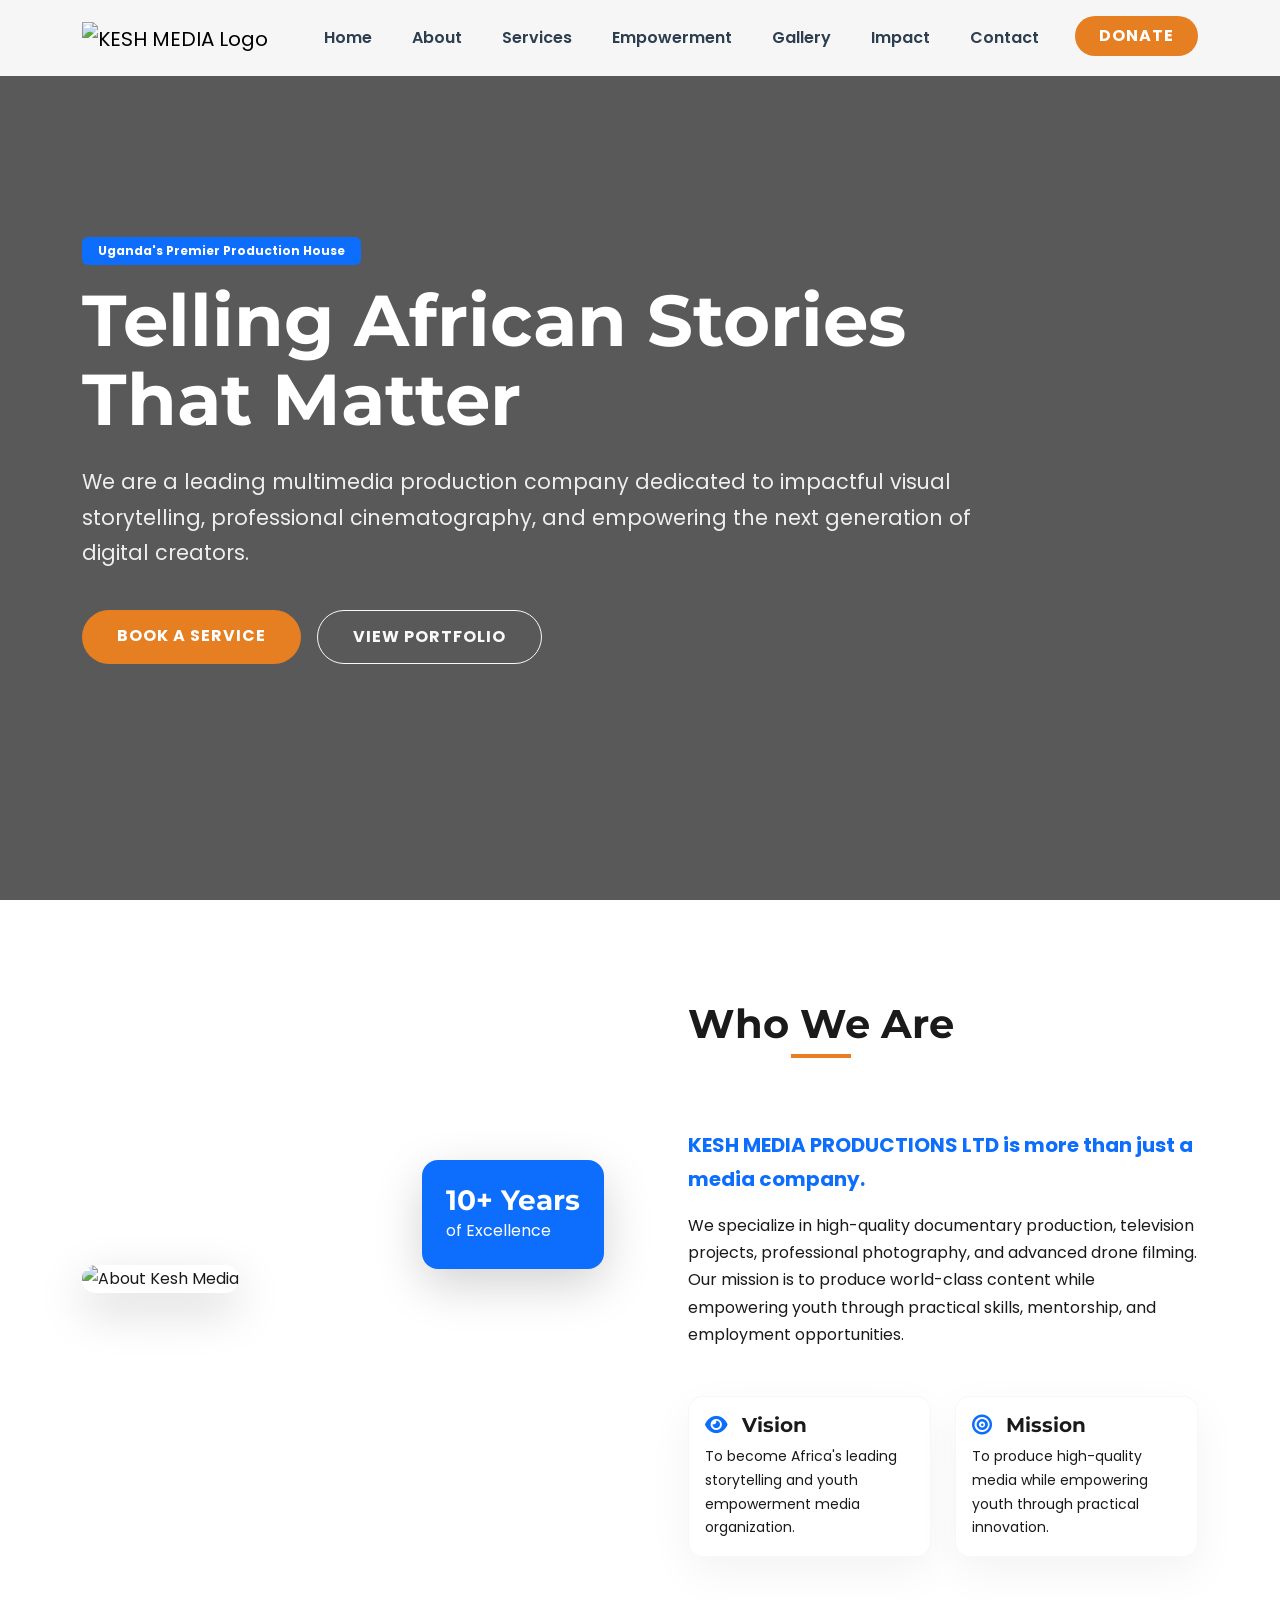
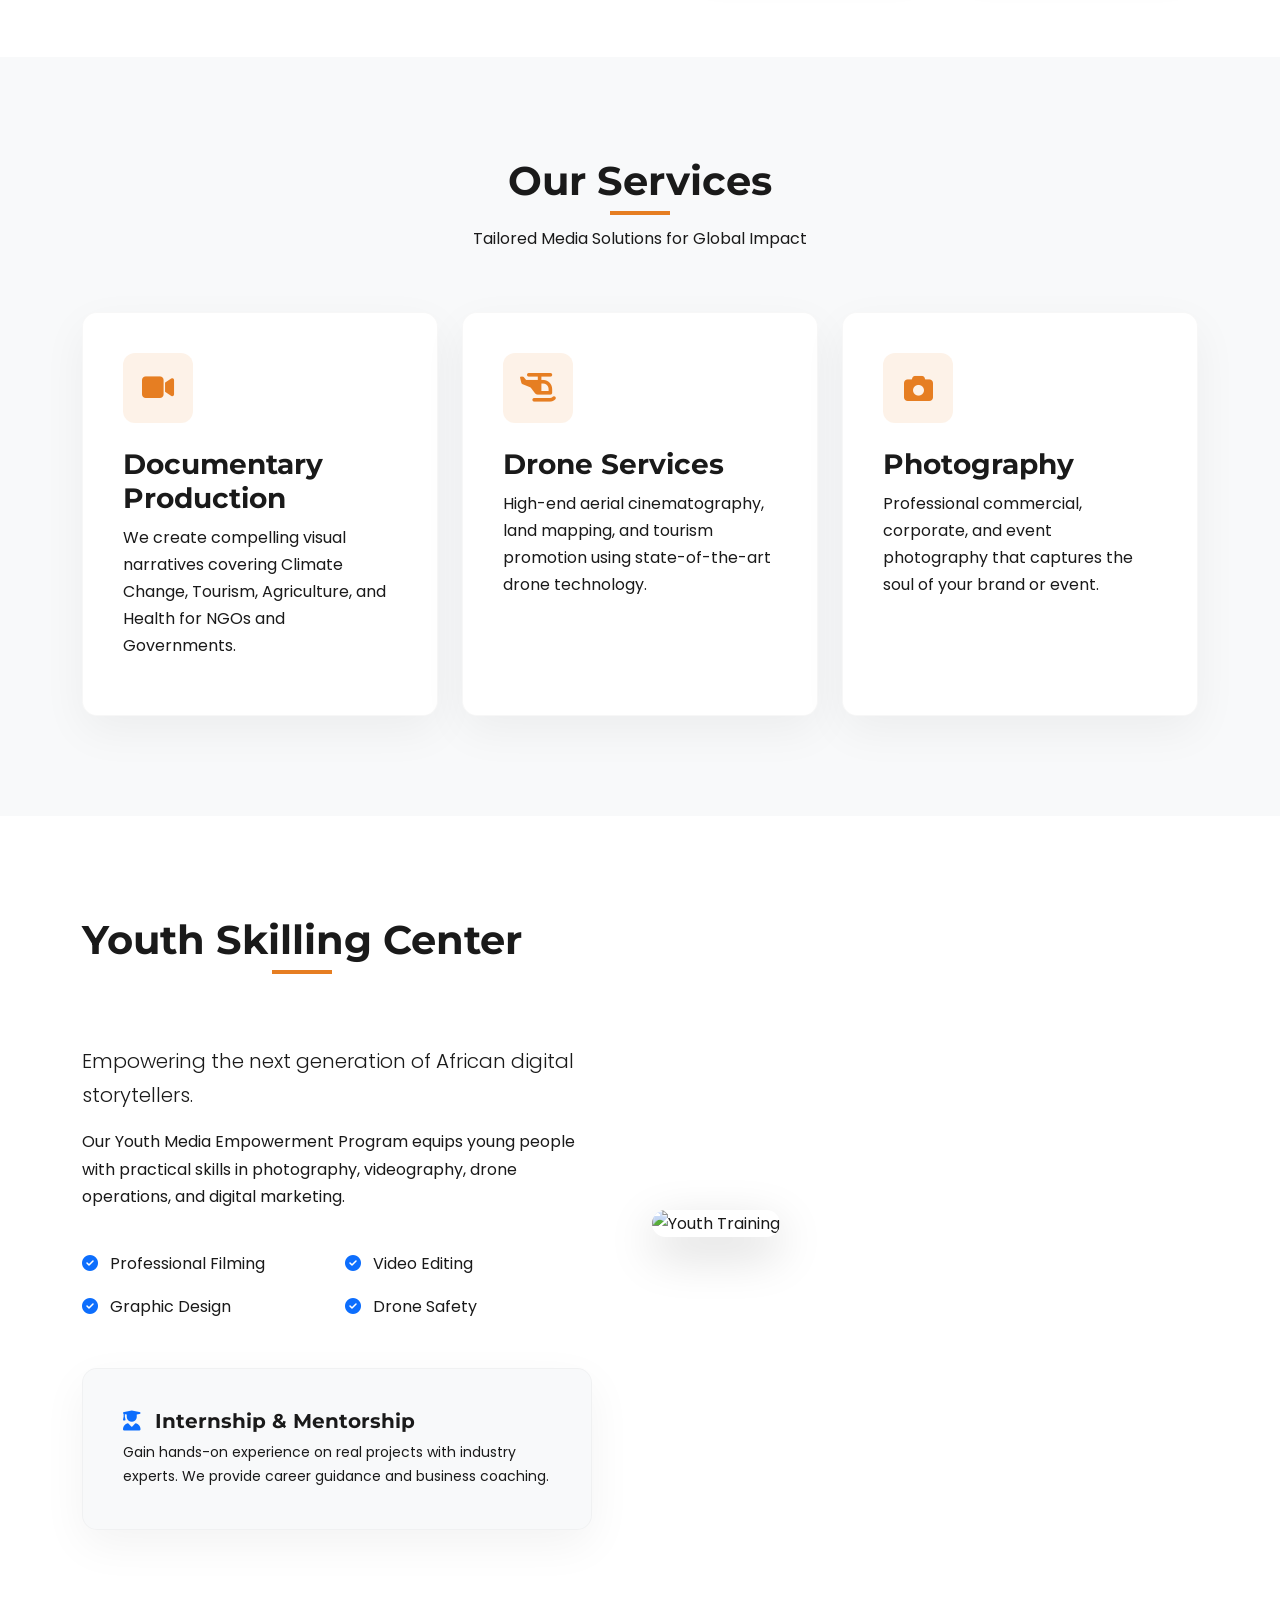
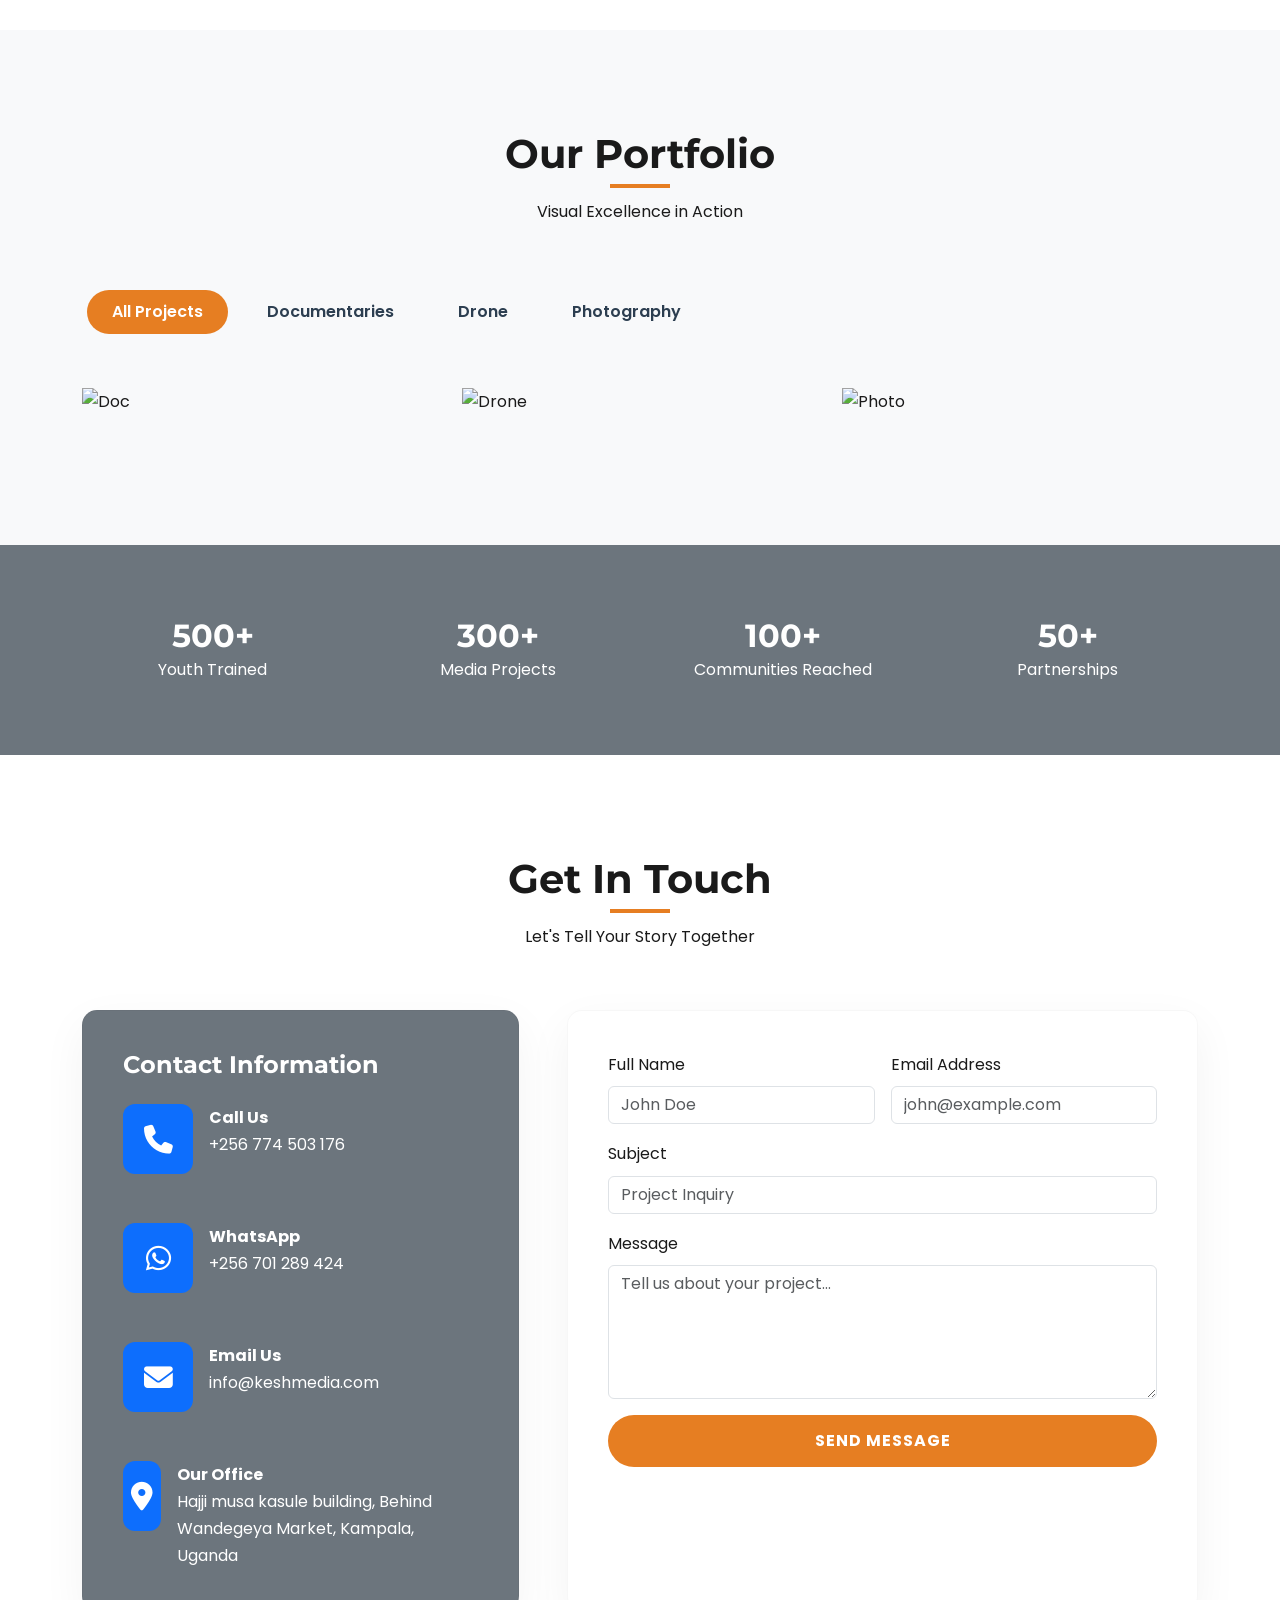
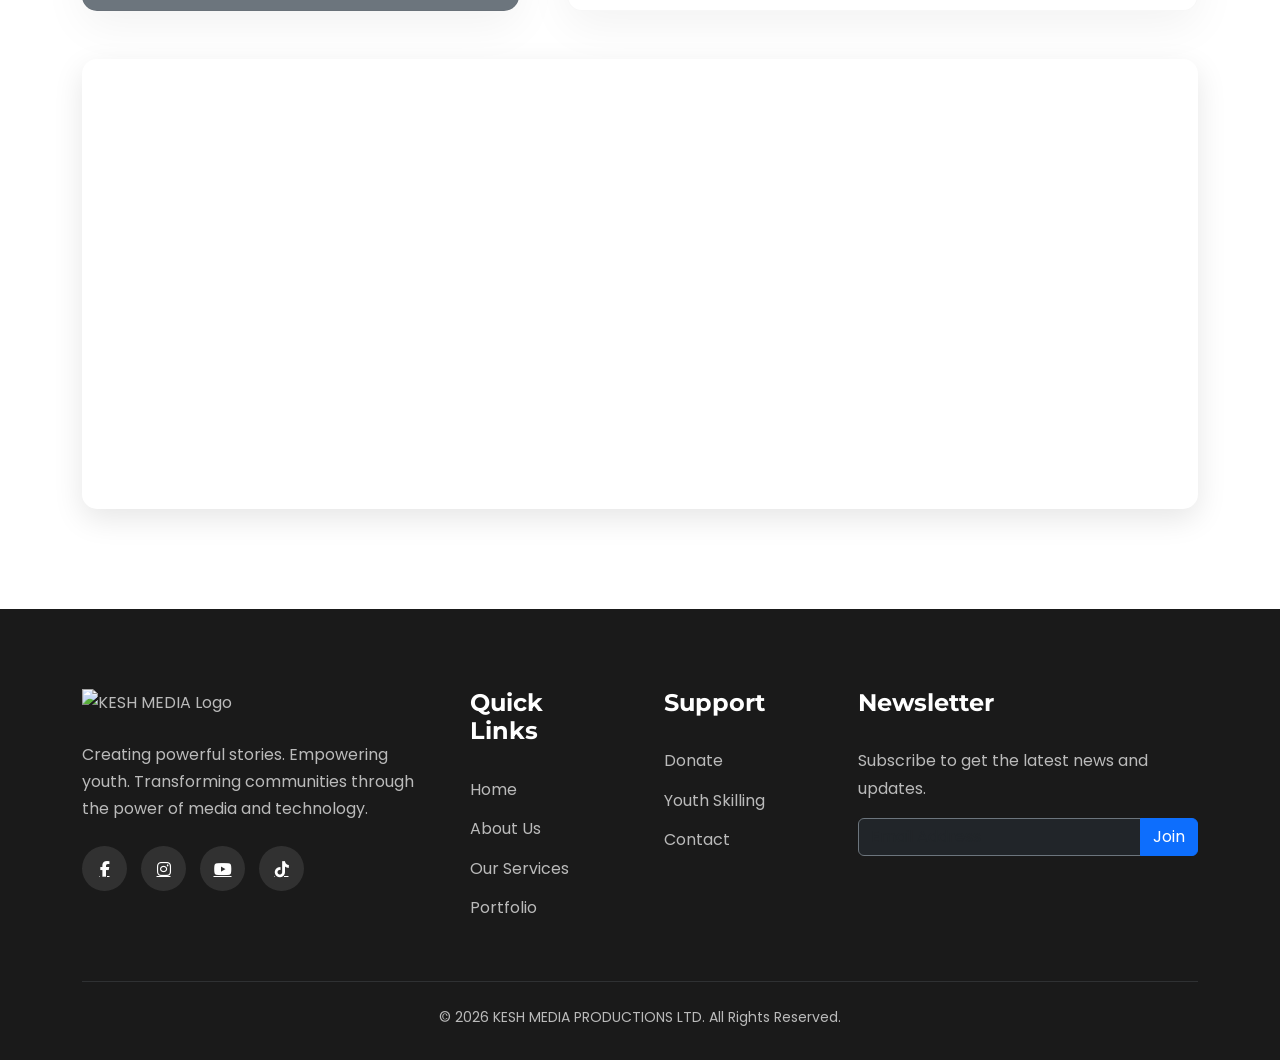
==== commit 94b71c5c: "Update index.html" ====
--- a/index.html
+++ b/index.html
@@ -1,25 +1,3 @@
-
-
-Add map section under contact section with wandegeya Kampala coordinates also design and use a logo for it in the website
-Lite
-I will now update the website to include a professional map section using Google Maps for your Wandegeya, Kampala location. I will also design a custom, modern logo for KESH MEDIA and integrate it throughout the site to enhance the brand's professional identity.
-Lite
-I have completed the final update for the KESH MEDIA website.
-What's New:
-Custom Professional Logo: I designed a modern logo featuring a camera lens integrated with an African map, using your brand colors (Orange and Dark Blue).
-Integrated Map Section: Added a high-quality Google Maps section specifically for your location at Hajji Musa Kasule Building, Wandegeya, Kampala.
-Branding Integration: The new logo has been seamlessly integrated into the navigation bar and the footer.
-Enhanced Professionalism: The map section is fully responsive and fits perfectly within the stylish design of the contact area.
-You can find the updated website in kesh_media_final.html and the original logo file in kesh_media_logo.png attached below. Your professional online presence is now complete!
-kesh_media_final.html
-Code · 30.38 KB
-View all files in this task
-Task completed
-
-
-
-
-Manus is an AI Agent and can make mistakes. Please double-check before use.
 
 <!DOCTYPE html>
 <html lang="en">
@@ -687,4 +665,3 @@
     </script>
 </body>
 </html>
-Build a Website Based on Uploaded Document Content - Manus
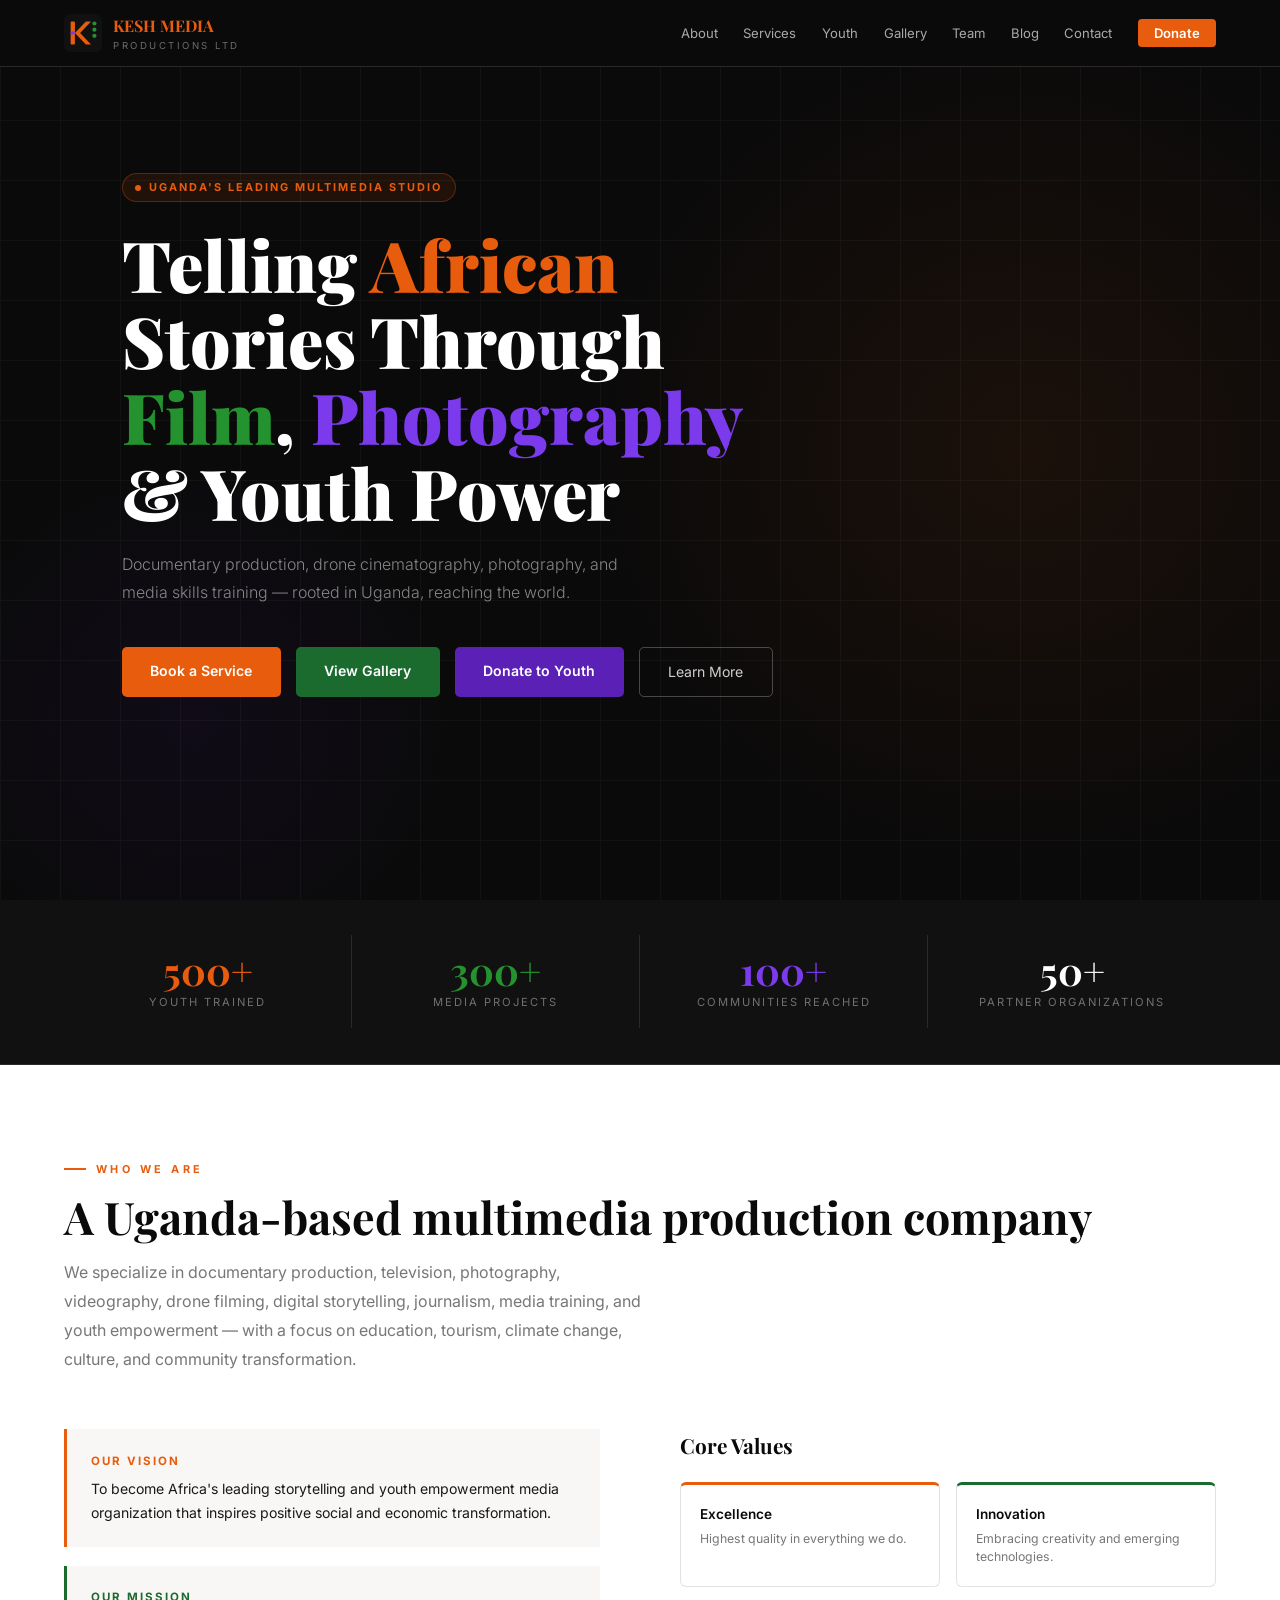
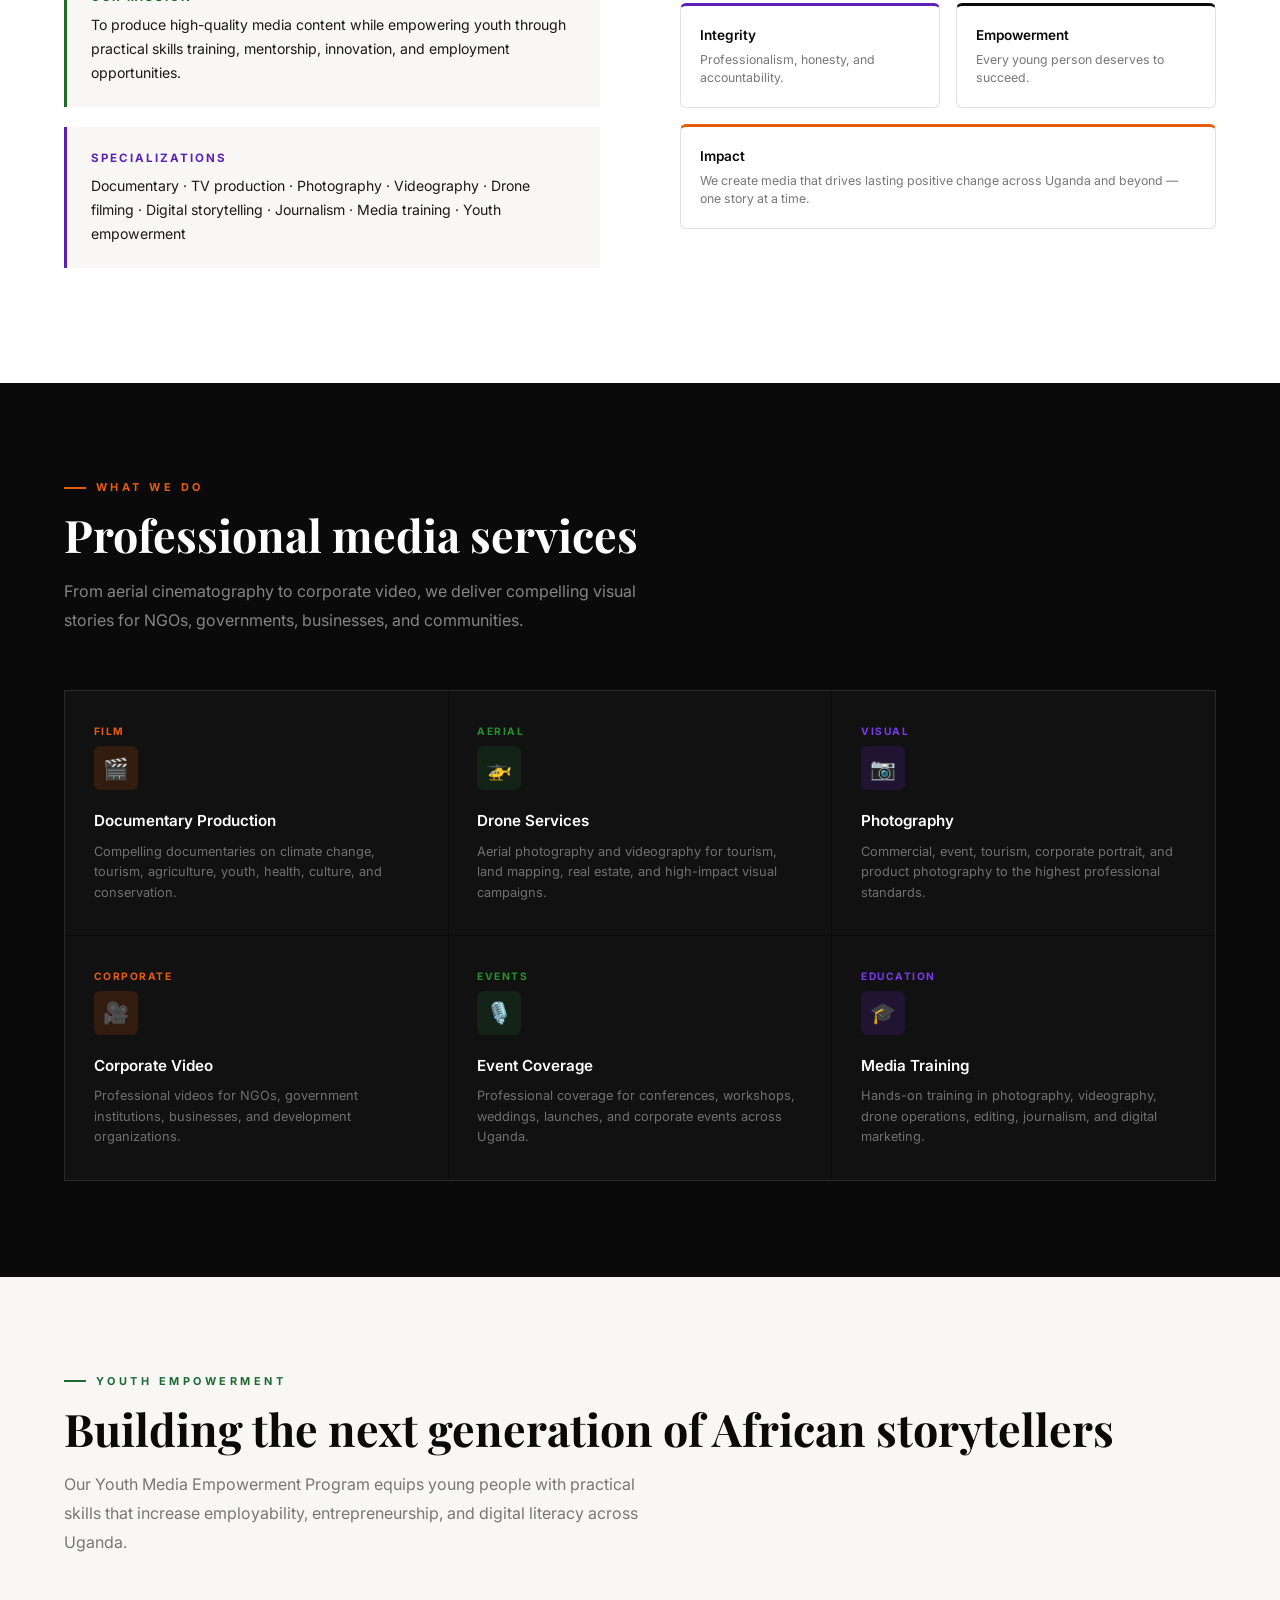
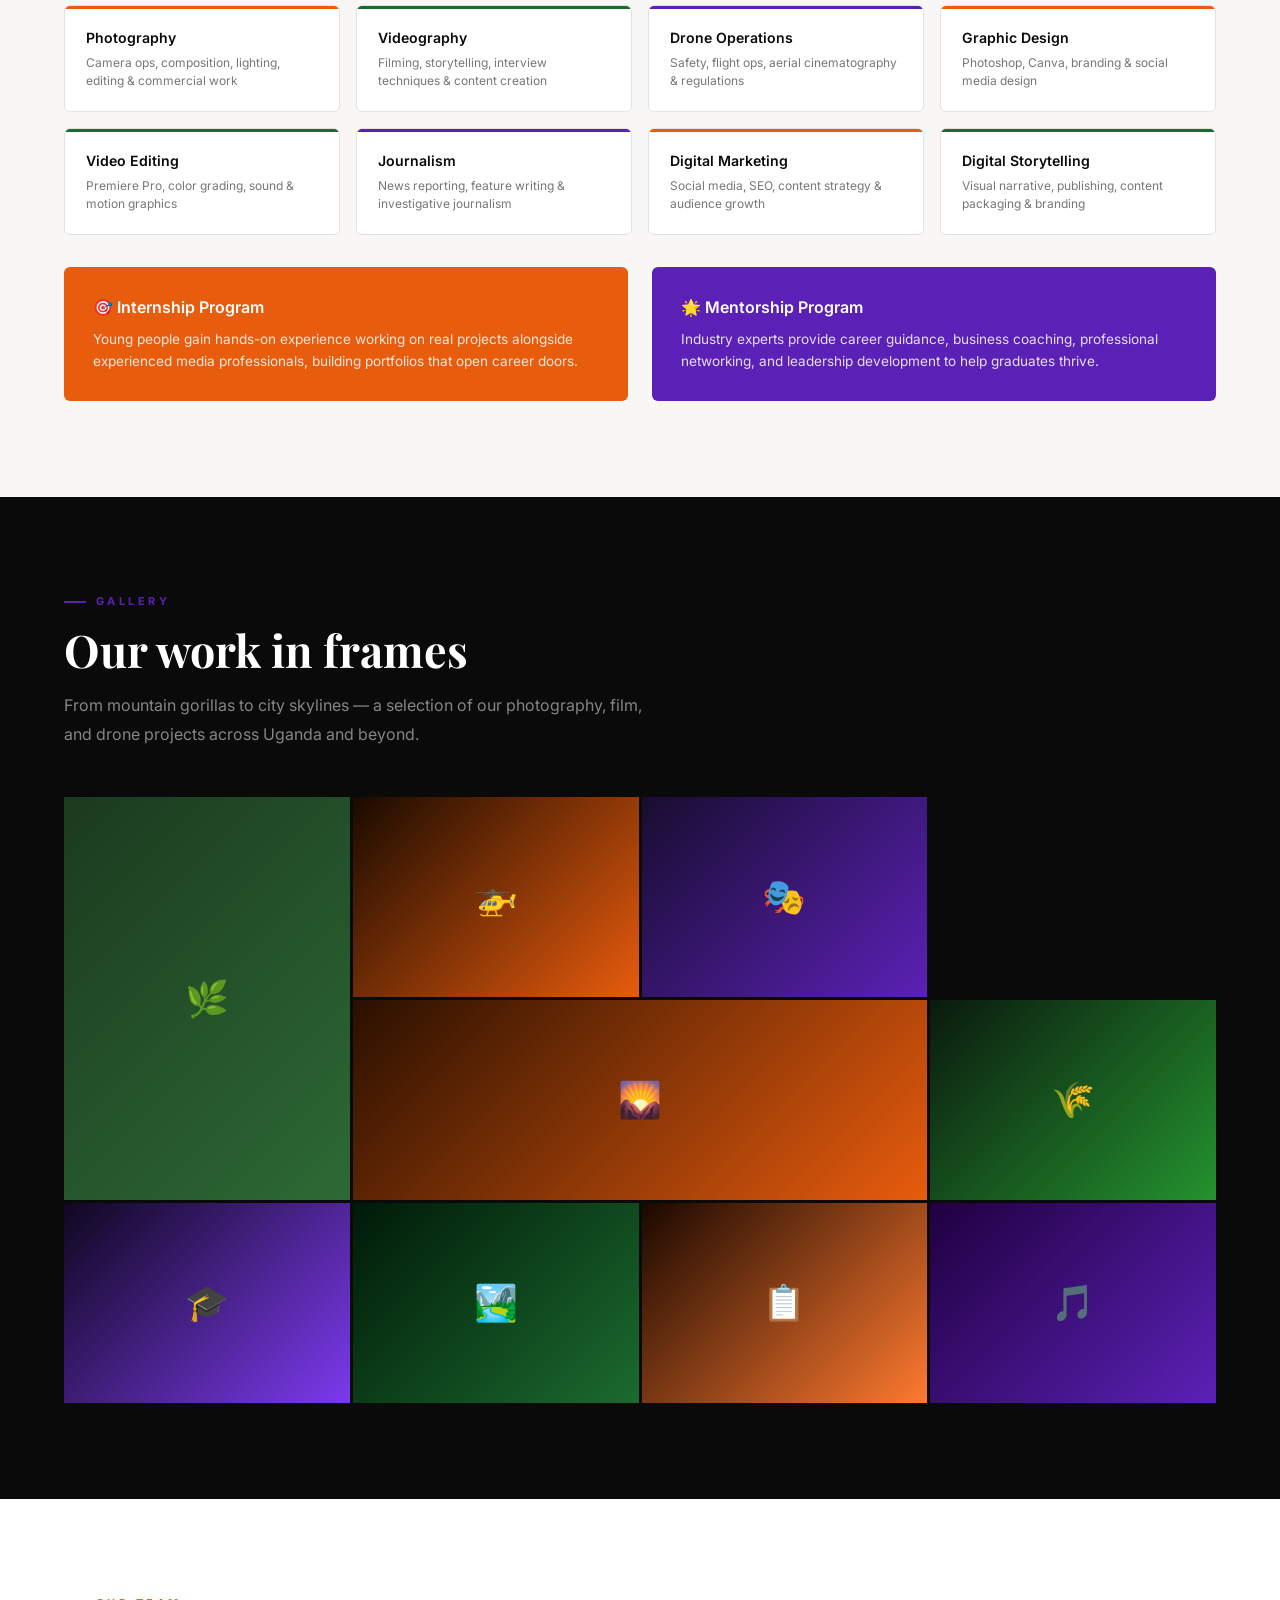
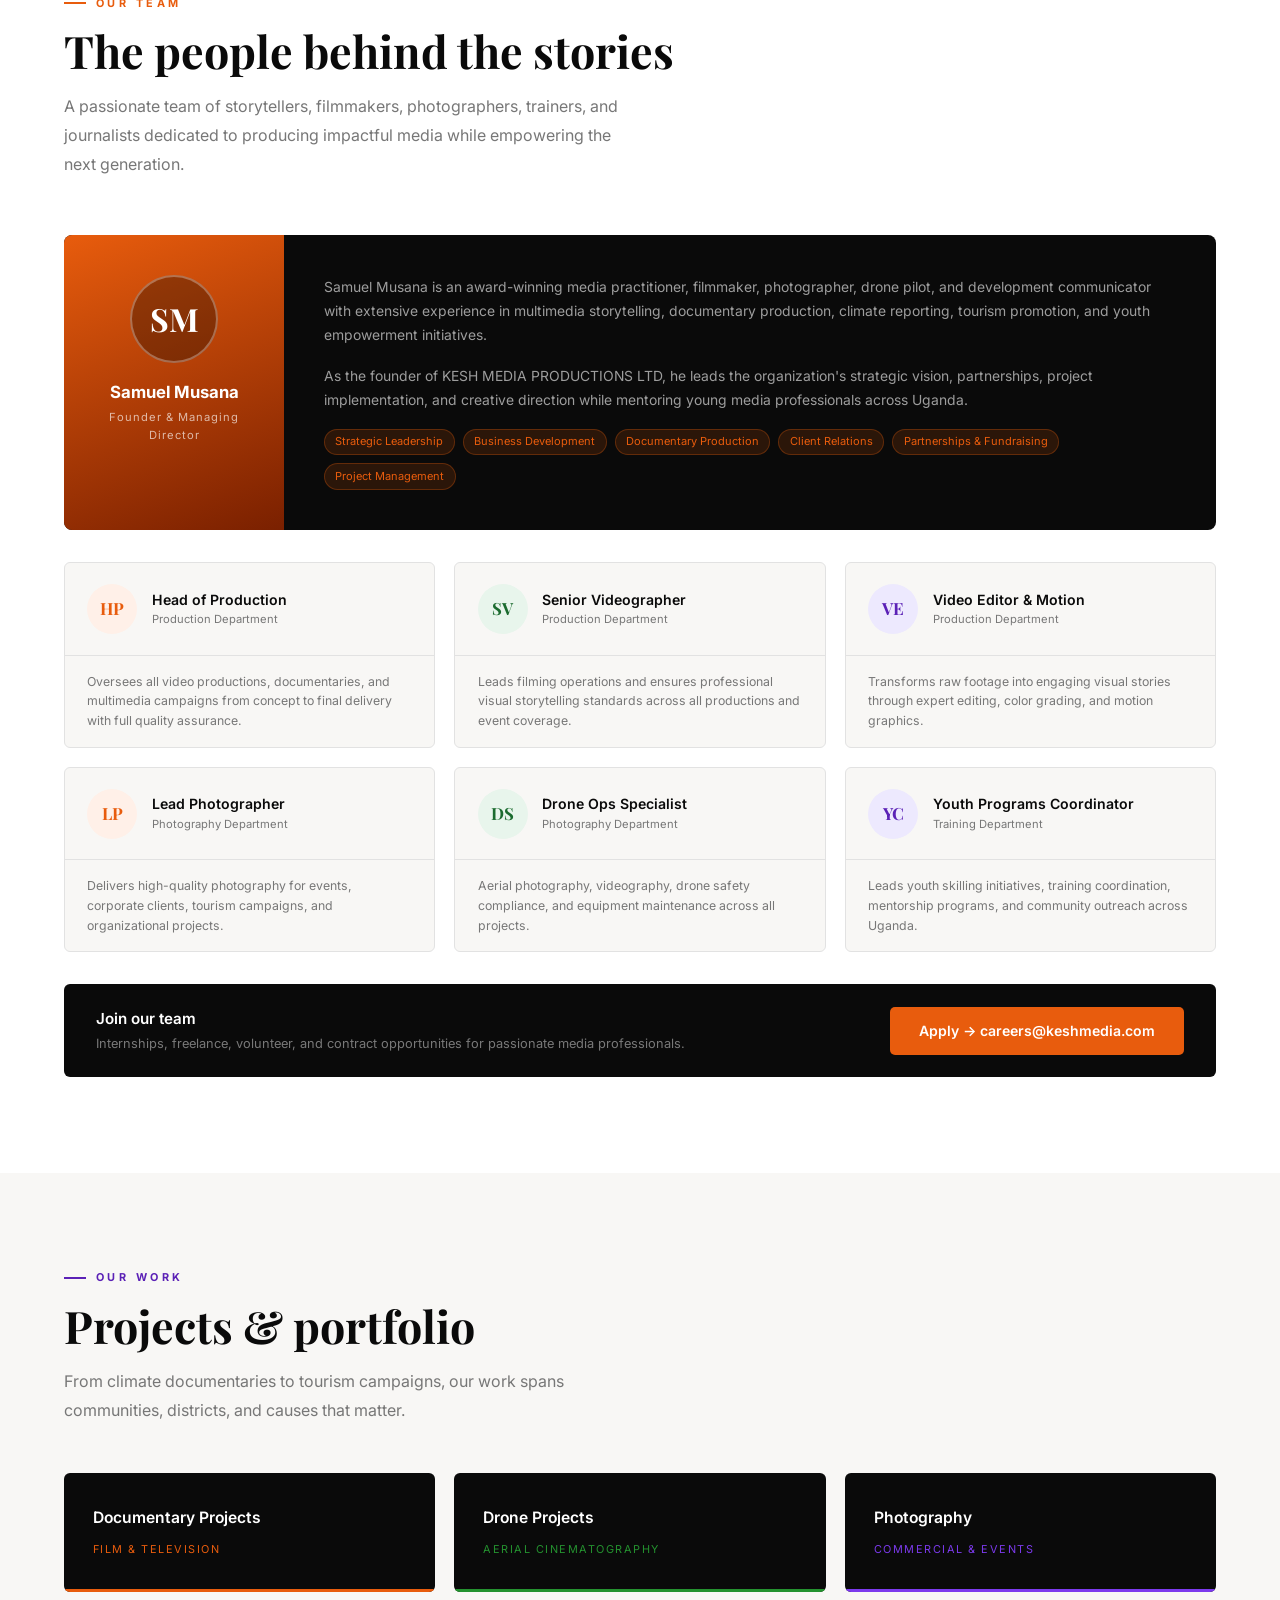
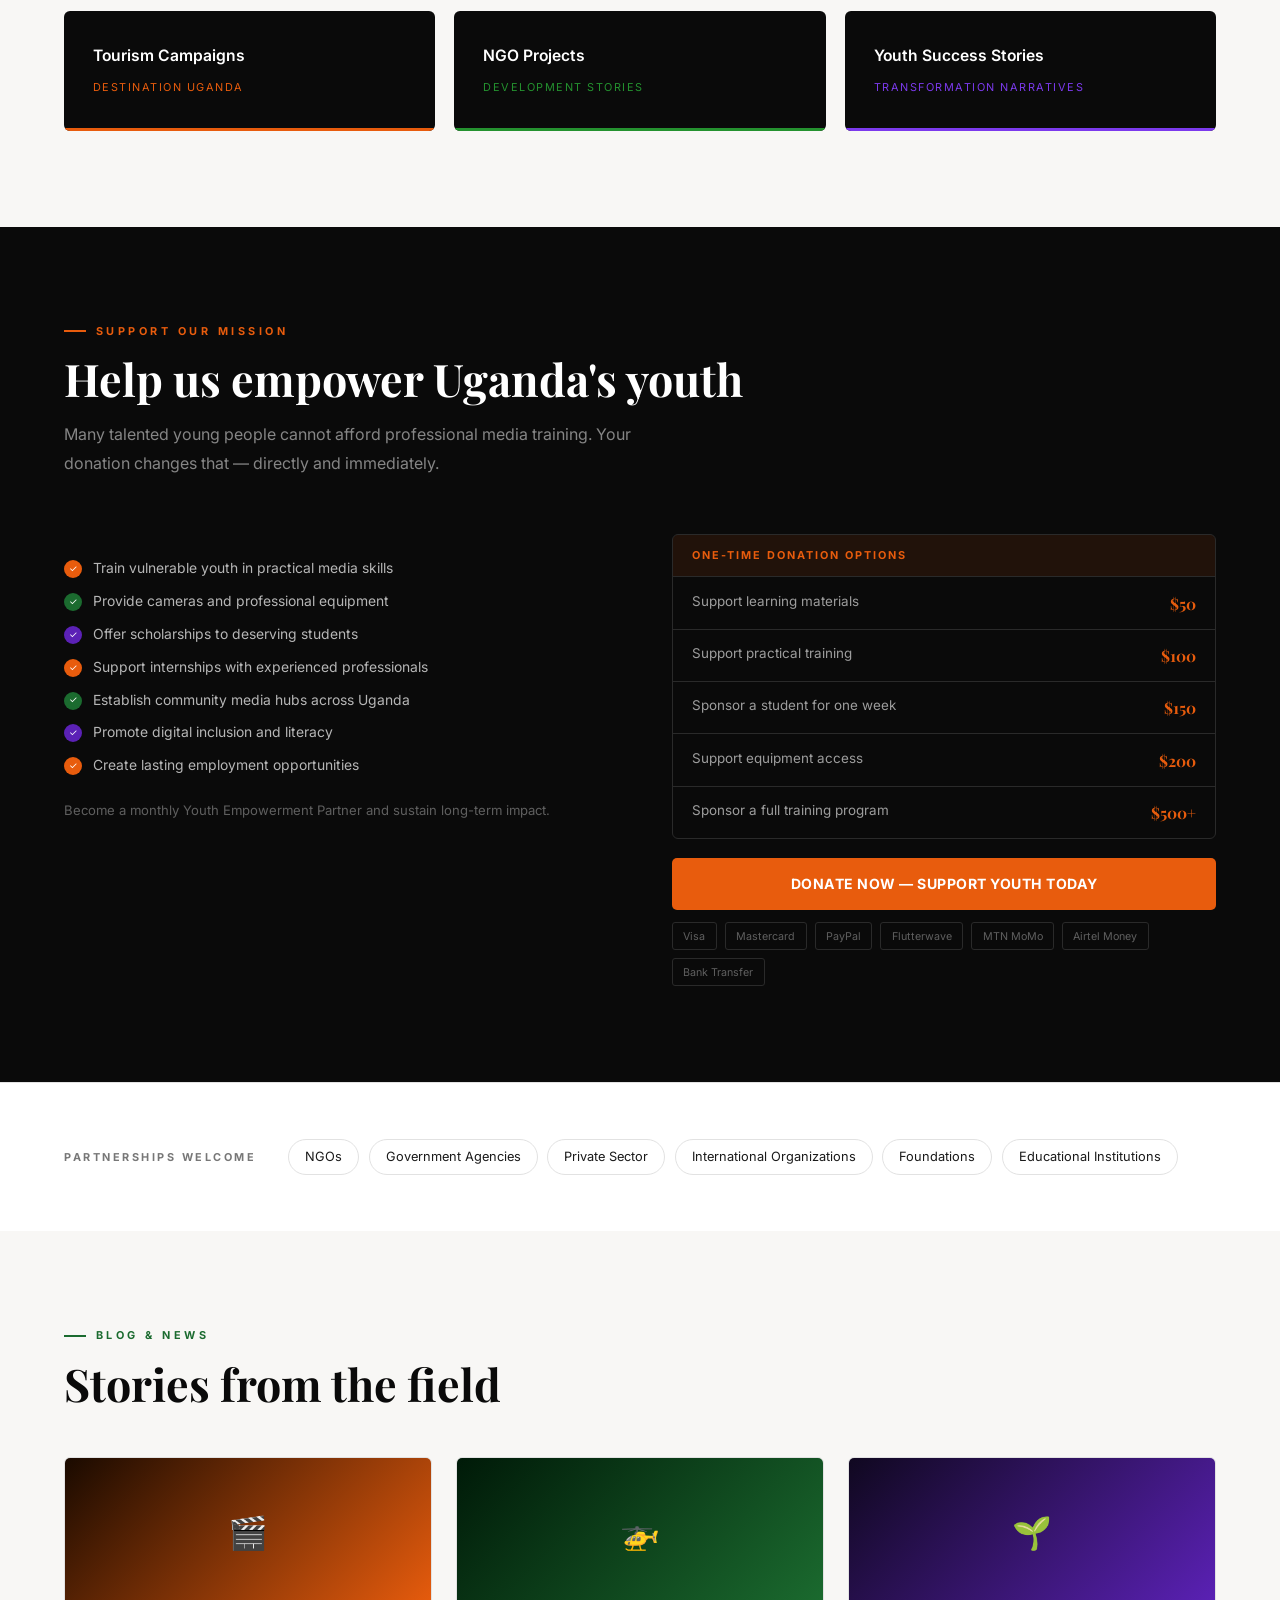
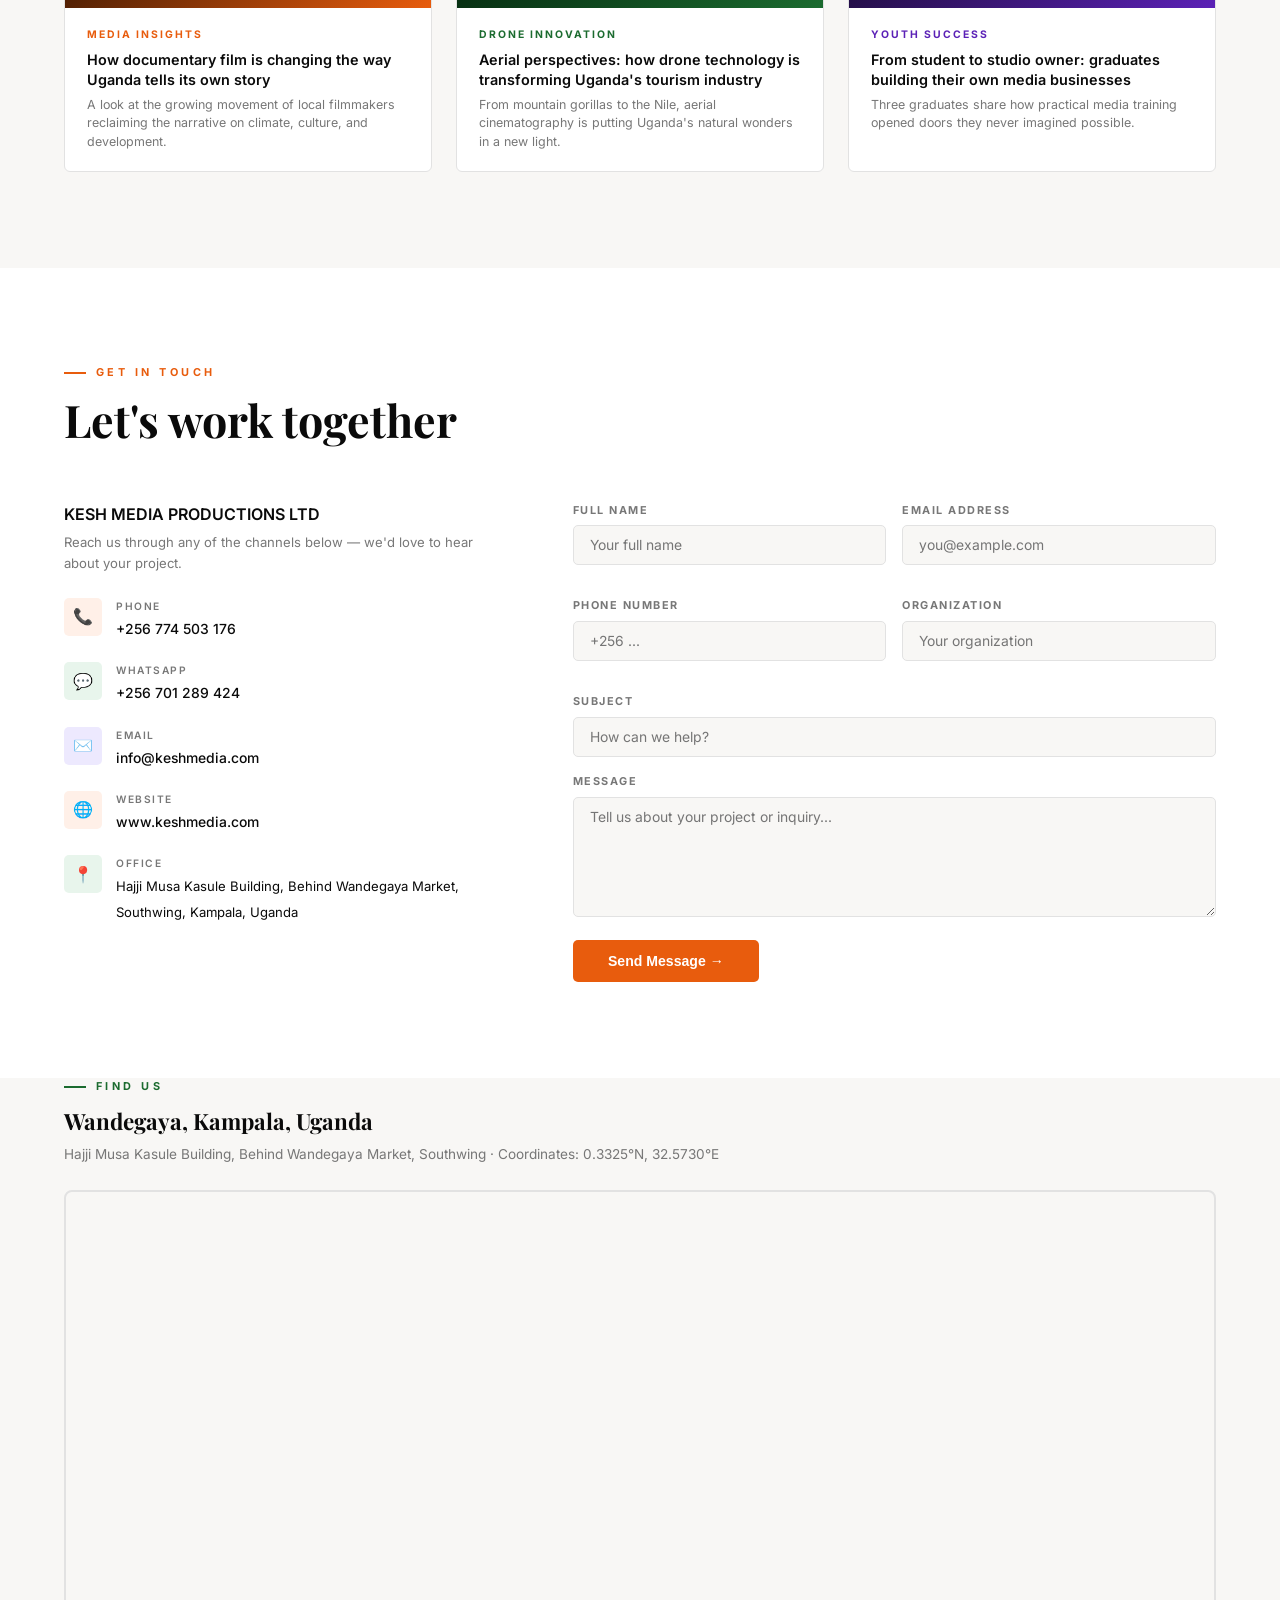
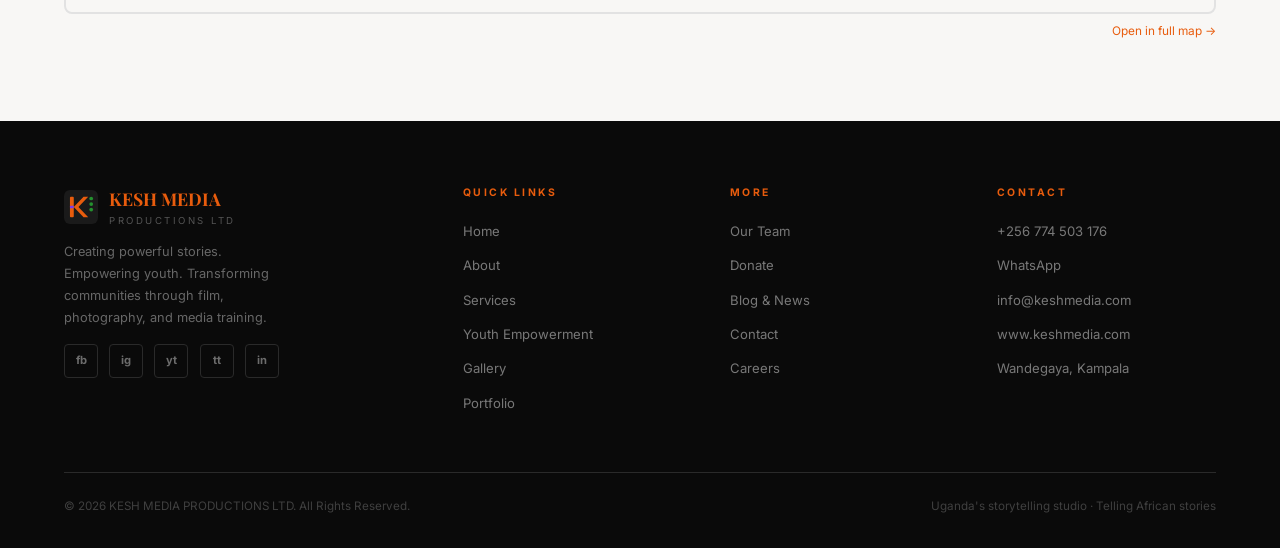
==== commit 8046d9c6: "Update index.html" ====
--- a/index.html
+++ b/index.html
@@ -1,667 +1,621 @@
-
 <!DOCTYPE html>
 <html lang="en">
 <head>
-    <meta charset="UTF-8">
-    <meta name="viewport" content="width=device-width, initial-scale=1.0">
-    <title>KESH MEDIA PRODUCTIONS LTD | Premium African Storytelling</title>
-    <!-- Bootstrap CSS -->
-    <link href="https://cdn.jsdelivr.net/npm/bootstrap@5.3.0/dist/css/bootstrap.min.css" rel="stylesheet">
-    <!-- Font Awesome -->
-    <link rel="stylesheet" href="https://cdnjs.cloudflare.com/ajax/libs/font-awesome/6.4.0/css/all.min.css">
-    <!-- Google Fonts -->
-    <link href="https://fonts.googleapis.com/css2?family=Montserrat:wght@400;700&family=Poppins:wght@300;400;500;600;700&display=swap" rel="stylesheet">
-    <!-- AOS Animation Library -->
-    <link href="https://unpkg.com/aos@2.3.1/dist/aos.css" rel="stylesheet">
-    <style>
-        :root {
-            --primary: #e67e22;
-            --primary-dark: #d35400;
-            --secondary: #2c3e50;
-            --accent: #27ae60;
-            --light: #f8f9fa;
-            --dark: #1a1a1a;
-            --gray: #7f8c8d;
-            --transition: all 0.4s cubic-bezier(0.165, 0.84, 0.44, 1);
-        }
-
-        body {
-            font-family: 'Poppins', sans-serif;
-            color: var(--dark);
-            line-height: 1.7;
-            overflow-x: hidden;
-        }
-
-        h1, h2, h3, h4, h5, h6 {
-            font-family: 'Montserrat', sans-serif;
-            font-weight: 700;
-        }
-
-        /* --- Custom Scrollbar --- */
-        ::-webkit-scrollbar { width: 10px; }
-        ::-webkit-scrollbar-track { background: var(--light); }
-        ::-webkit-scrollbar-thumb { background: var(--primary); border-radius: 5px; }
-
-        /* --- Navbar --- */
-        .navbar {
-            padding: 15px 0;
-            transition: var(--transition);
-            background: rgba(255,255,255,0.95);
-            backdrop-filter: blur(10px);
-        }
-        .navbar.scrolled {
-            padding: 8px 0;
-            box-shadow: 0 10px 30px rgba(0,0,0,0.1);
-        }
-        .navbar-brand img {
-            height: 60px;
-            transition: var(--transition);
-        }
-        .navbar.scrolled .navbar-brand img {
-            height: 50px;
-        }
-        .nav-link {
-            font-weight: 600;
-            color: var(--secondary) !important;
-            margin: 0 12px;
-            position: relative;
-        }
-        .nav-link::after {
-            content: '';
-            position: absolute;
-            bottom: 0;
-            left: 50%;
-            width: 0;
-            height: 2px;
-            background: var(--primary);
-            transition: var(--transition);
-            transform: translateX(-50%);
-        }
-        .nav-link:hover::after { width: 100%; }
-
-        /* --- Hero --- */
-        .hero {
-            height: 100vh;
-            background: linear-gradient(rgba(0,0,0,0.65), rgba(0,0,0,0.65)), url('https://files.manuscdn.com/user_upload_by_module/session_file/310519663801075840/lusRcxilAOPsiZbH.jpg');
-            background-size: cover;
-            background-position: center;
-            background-attachment: fixed;
-            display: flex;
-            align-items: center;
-            color: #fff;
-            position: relative;
-        }
-        .hero-content { max-width: 900px; }
-        .hero h1 { font-size: 4.5rem; line-height: 1.1; margin-bottom: 25px; }
-        .hero p { font-size: 1.3rem; margin-bottom: 40px; opacity: 0.9; }
-
-        /* --- Sections --- */
-        section { padding: 100px 0; }
-        .section-title { margin-bottom: 60px; text-align: center; }
-        .section-title h2 { font-size: 2.5rem; margin-bottom: 20px; position: relative; display: inline-block; }
-        .section-title h2::after {
-            content: '';
-            position: absolute;
-            bottom: -10px;
-            left: 50%;
-            width: 60px;
-            height: 4px;
-            background: var(--primary);
-            transform: translateX(-50%);
-        }
-
-        /* --- Cards & Components --- */
-        .premium-card {
-            background: #fff;
-            padding: 40px;
-            border-radius: 15px;
-            box-shadow: 0 15px 45px rgba(0,0,0,0.05);
-            transition: var(--transition);
-            height: 100%;
-            border: 1px solid rgba(0,0,0,0.03);
-        }
-        .premium-card:hover {
-            transform: translateY(-10px);
-            box-shadow: 0 25px 60px rgba(0,0,0,0.1);
-        }
-        .icon-box {
-            width: 70px;
-            height: 70px;
-            background: rgba(230, 126, 34, 0.1);
-            color: var(--primary);
-            border-radius: 12px;
-            display: flex;
-            align-items: center;
-            justify-content: center;
-            font-size: 1.8rem;
-            margin-bottom: 25px;
-        }
-
-        /* --- Gallery --- */
-        .gallery-filter .btn {
-            border: none;
-            padding: 10px 25px;
-            border-radius: 30px;
-            font-weight: 600;
-            margin: 5px;
-            background: var(--light);
-            color: var(--secondary);
-            transition: var(--transition);
-        }
-        .gallery-filter .btn.active { background: var(--primary); color: #fff; }
-        .gallery-item { position: relative; overflow: hidden; border-radius: 15px; margin-bottom: 30px; cursor: pointer; }
-        .gallery-item img { transition: var(--transition); width: 100%; height: 300px; object-fit: cover; }
-        .gallery-overlay {
-            position: absolute;
-            inset: 0;
-            background: rgba(230, 126, 34, 0.9);
-            display: flex;
-            flex-direction: column;
-            justify-content: center;
-            align-items: center;
-            color: #fff;
-            opacity: 0;
-            transition: var(--transition);
-            padding: 20px;
-            text-align: center;
-        }
-        .gallery-item:hover .gallery-overlay { opacity: 1; }
-        .gallery-item:hover img { transform: scale(1.1); }
-
-        /* --- Success Stories --- */
-        .testimonial-card {
-            background: var(--light);
-            padding: 40px;
-            border-radius: 20px;
-            position: relative;
-        }
-        .testimonial-card::before {
-            content: '\f10d';
-            font-family: 'Font Awesome 5 Free';
-            font-weight: 900;
-            position: absolute;
-            top: 20px;
-            left: 20px;
-            font-size: 2rem;
-            color: rgba(230, 126, 34, 0.2);
-        }
-
-        /* --- Blog --- */
-        .blog-card { overflow: hidden; }
-        .blog-img { height: 200px; object-fit: cover; width: 100%; }
-        .blog-date { color: var(--primary); font-size: 0.9rem; font-weight: 600; }
-
-        /* --- Lightbox --- */
-        #lightbox {
-            position: fixed;
-            inset: 0;
-            background: rgba(0,0,0,0.95);
-            z-index: 9999;
-            display: none;
-            justify-content: center;
-            align-items: center;
-            padding: 40px;
-        }
-        #lightbox img { max-width: 90%; max-height: 85%; border-radius: 10px; }
-        #lightbox-close { position: absolute; top: 40px; right: 40px; font-size: 3rem; color: #fff; cursor: pointer; }
-
-        /* --- Buttons --- */
-        .btn-premium {
-            padding: 14px 35px;
-            border-radius: 50px;
-            font-weight: 700;
-            text-transform: uppercase;
-            letter-spacing: 1px;
-            transition: var(--transition);
-        }
-        .btn-primary-p { background: var(--primary); color: #fff; border: none; }
-        .btn-primary-p:hover { background: var(--primary-dark); transform: scale(1.05); color: #fff; }
-
-        /* --- Map Section --- */
-        .map-container {
-            width: 100%;
-            height: 450px;
-            border-radius: 15px;
-            overflow: hidden;
-            box-shadow: 0 10px 30px rgba(0,0,0,0.1);
-        }
-        .map-container iframe {
-            width: 100%;
-            height: 100%;
-            border: 0;
-        }
-
-        /* --- Footer --- */
-        footer { background: var(--dark); color: rgba(255,255,255,0.7); padding: 80px 0 30px; }
-        footer h4 { color: #fff; margin-bottom: 30px; }
-        .footer-logo { height: 80px; margin-bottom: 25px; }
-        .footer-link { color: rgba(255,255,255,0.7); text-decoration: none; transition: var(--transition); display: block; margin-bottom: 12px; }
-        .footer-link:hover { color: var(--primary); padding-left: 10px; }
-        .social-circle {
-            width: 45px;
-            height: 45px;
-            background: rgba(255,255,255,0.1);
-            border-radius: 50%;
-            display: inline-flex;
-            align-items: center;
-            justify-content: center;
-            color: #fff;
-            margin-right: 10px;
-            transition: var(--transition);
-        }
-        .social-circle:hover { background: var(--primary); transform: translateY(-5px); color: #fff; }
-
-        /* --- Mobile Adjustments --- */
-        @media (max-width: 768px) {
-            .hero h1 { font-size: 2.8rem; }
-            section { padding: 60px 0; }
-        }
-    </style>
+<meta charset="UTF-8"/>
+<meta name="viewport" content="width=device-width, initial-scale=1.0"/>
+<title>KESH MEDIA PRODUCTIONS LTD</title>
+<link href="https://fonts.googleapis.com/css2?family=Playfair+Display:wght@700;900&family=Inter:wght@300;400;500;600;700&display=swap" rel="stylesheet"/>
+<style>
+*,*::before,*::after{box-sizing:border-box;margin:0;padding:0}
+:root{
+  --black:#0A0A0A;--black2:#111111;--black3:#1A1A1A;
+  --orange:#E85C0D;--orange-l:#FF7A2F;--orange-pale:#FFF0E8;
+  --green:#1B6B2F;--green-l:#24922F;--green-pale:#E8F5EC;
+  --purple:#5B21B6;--purple-l:#7C3AED;--purple-pale:#EDE9FE;
+  --white:#FFFFFF;--off:#F8F7F5;--gray:#777;
+  --bd:#2A2A2A;--bdl:#E2E2E2;
+}
+html{scroll-behavior:smooth}
+body{font-family:'Inter',sans-serif;background:var(--off);color:var(--black);line-height:1.6}
+/* NAV */
+nav{position:fixed;top:0;width:100%;z-index:100;background:var(--black);border-bottom:1px solid var(--bd)}
+.nav-inner{display:flex;align-items:center;justify-content:space-between;height:66px;padding:0 5%}
+.nav-logo{display:flex;align-items:center;gap:.7rem;text-decoration:none}
+.nav-logo-text .brand{font-family:'Playfair Display',serif;color:var(--orange);font-size:1rem;font-weight:700;display:block}
+.nav-logo-text .sub{font-size:.6rem;color:rgba(255,255,255,.4);letter-spacing:2.5px;text-transform:uppercase;display:block}
+.nav-links{display:flex;gap:1.6rem;list-style:none;align-items:center}
+.nav-links a{color:rgba(255,255,255,.65);text-decoration:none;font-size:.82rem;transition:color .2s}
+.nav-links a:hover{color:var(--orange)}
+.nav-cta{background:var(--orange)!important;color:#fff!important;padding:.38rem 1rem;border-radius:4px;font-weight:600!important}
+/* HERO */
+.hero{min-height:100vh;background:var(--black);display:flex;align-items:center;padding-top:66px;position:relative;overflow:hidden}
+.hero-bg{position:absolute;inset:0;background:radial-gradient(ellipse 55% 75% at 80% 50%,rgba(232,92,13,.08),transparent 65%),radial-gradient(ellipse 40% 55% at 15% 80%,rgba(91,33,182,.08),transparent 55%)}
+.hero-grid{position:absolute;inset:0;opacity:.03;background-image:linear-gradient(rgba(255,255,255,1) 1px,transparent 1px),linear-gradient(90deg,rgba(255,255,255,1) 1px,transparent 1px);background-size:60px 60px}
+.hero-content{position:relative;z-index:2;padding:0 5%;max-width:820px}
+.hero-badge{display:inline-flex;align-items:center;gap:.5rem;background:rgba(232,92,13,.1);border:1px solid rgba(232,92,13,.3);padding:.3rem .8rem;border-radius:20px;margin-bottom:1.5rem}
+.hero-badge span{font-size:.68rem;color:var(--orange);font-weight:700;letter-spacing:2px;text-transform:uppercase}
+.hb-dot{width:6px;height:6px;border-radius:50%;background:var(--orange);animation:pulse 2s infinite}
+@keyframes pulse{0%,100%{opacity:1}50%{opacity:.35}}
+h1.htitle{font-family:'Playfair Display',serif;font-size:clamp(2.6rem,5.5vw,4.5rem);color:#fff;font-weight:900;line-height:1.08;margin-bottom:.4rem}
+h1.htitle .o{color:var(--orange)}h1.htitle .g{color:var(--green-l)}h1.htitle .p{color:var(--purple-l)}
+.hdesc{font-size:1rem;color:rgba(255,255,255,.5);margin:1.2rem 0 2.5rem;font-weight:300;max-width:520px;line-height:1.8}
+.hbtns{display:flex;flex-wrap:wrap;gap:.9rem}
+.btn-o{background:var(--orange);color:#fff;padding:.8rem 1.8rem;border-radius:5px;font-weight:600;font-size:.88rem;text-decoration:none;transition:background .2s}
+.btn-o:hover{background:var(--orange-l)}
+.btn-g{background:var(--green);color:#fff;padding:.8rem 1.8rem;border-radius:5px;font-weight:600;font-size:.88rem;text-decoration:none;transition:background .2s}
+.btn-g:hover{background:var(--green-l)}
+.btn-p{background:var(--purple);color:#fff;padding:.8rem 1.8rem;border-radius:5px;font-weight:600;font-size:.88rem;text-decoration:none;transition:background .2s}
+.btn-p:hover{background:var(--purple-l)}
+.btn-gh{border:1.5px solid rgba(255,255,255,.25);color:rgba(255,255,255,.8);padding:.8rem 1.8rem;border-radius:5px;font-size:.88rem;text-decoration:none;transition:all .2s}
+.btn-gh:hover{border-color:var(--orange);color:var(--orange)}
+/* STATS */
+.stats-band{background:var(--black2);border-bottom:1px solid var(--bd)}
+.stats-grid{display:grid;grid-template-columns:repeat(4,1fr);padding:2.2rem 5%}
+.stat-item{text-align:center;padding:1rem;border-right:1px solid var(--bd)}
+.stat-item:last-child{border-right:none}
+.stat-num{font-family:'Playfair Display',serif;font-size:2.4rem;font-weight:700;line-height:1}
+.stat-num.o{color:var(--orange)}.stat-num.g{color:var(--green-l)}.stat-num.p{color:var(--purple-l)}.stat-num.w{color:#fff}
+.stat-label{font-size:.7rem;color:rgba(255,255,255,.4);letter-spacing:2px;text-transform:uppercase;margin-top:.3rem}
+/* SECTION BASE */
+section{padding:6rem 5%}
+.eyebrow{font-size:.68rem;font-weight:700;letter-spacing:3.5px;text-transform:uppercase;margin-bottom:.8rem;display:flex;align-items:center;gap:.6rem}
+.eyebrow.o{color:var(--orange)}.eyebrow.o::before{content:'';display:block;width:22px;height:2px;background:var(--orange)}
+.eyebrow.g{color:var(--green)}.eyebrow.g::before{content:'';display:block;width:22px;height:2px;background:var(--green)}
+.eyebrow.p{color:var(--purple)}.eyebrow.p::before{content:'';display:block;width:22px;height:2px;background:var(--purple)}
+h2.stitle{font-family:'Playfair Display',serif;font-size:clamp(1.9rem,3.5vw,2.8rem);font-weight:700;line-height:1.15;margin-bottom:1rem;color:var(--black)}
+h2.stitle.lt{color:#fff}.slead{font-size:1rem;color:var(--gray);max-width:580px;line-height:1.8}.slead.lt{color:rgba(255,255,255,.5)}
+/* ABOUT */
+.about{background:#fff}
+.about-grid{display:grid;grid-template-columns:1fr 1fr;gap:5rem;margin-top:3.5rem;align-items:start}
+.vm-block{border-left:3px solid var(--orange);padding:1.4rem 1.5rem;background:var(--off);margin-bottom:1.2rem}
+.vm-block.gn{border-color:var(--green)}.vm-block.pp{border-color:var(--purple)}
+.vm-block h3{font-size:.72rem;font-weight:700;letter-spacing:2px;text-transform:uppercase;margin-bottom:.4rem;color:var(--orange)}
+.vm-block.gn h3{color:var(--green)}.vm-block.pp h3{color:var(--purple)}
+.vm-block p{font-size:.88rem;color:var(--black3);line-height:1.7}
+.values-grid{display:grid;grid-template-columns:1fr 1fr;gap:1rem}
+.vc{padding:1.2rem;border:1px solid var(--bdl);border-radius:6px;border-top:3px solid}
+.vc.o{border-top-color:var(--orange)}.vc.g{border-top-color:var(--green)}.vc.p{border-top-color:var(--purple)}.vc.b{border-top-color:var(--black)}
+.vc h4{font-size:.85rem;font-weight:600;margin-bottom:.25rem}.vc p{font-size:.77rem;color:var(--gray);line-height:1.5}
+/* SERVICES */
+.services{background:var(--black)}
+.svc-grid{display:grid;grid-template-columns:repeat(3,1fr);gap:1px;margin-top:3.5rem;border:1px solid var(--bd);overflow:hidden}
+.svc-card{padding:2rem 1.8rem;background:var(--black2);transition:background .2s}
+.svc-card:hover{background:var(--black3)}
+.svc-icon{width:44px;height:44px;border-radius:6px;display:flex;align-items:center;justify-content:center;margin-bottom:1.2rem;font-size:1.3rem}
+.svc-icon.o{background:rgba(232,92,13,.15)}.svc-icon.g{background:rgba(27,107,47,.2)}.svc-icon.p{background:rgba(91,33,182,.2)}
+.svc-card h3{font-size:.95rem;font-weight:600;color:#fff;margin-bottom:.5rem}
+.svc-card p{font-size:.8rem;color:rgba(255,255,255,.4);line-height:1.6}
+.svc-tag{font-size:.64rem;font-weight:700;letter-spacing:1.5px;text-transform:uppercase;margin-bottom:.4rem;display:block}
+.svc-tag.o{color:var(--orange)}.svc-tag.g{color:var(--green-l)}.svc-tag.p{color:var(--purple-l)}
+/* YOUTH */
+.youth{background:var(--off)}
+.skills-grid{display:grid;grid-template-columns:repeat(4,1fr);gap:1rem;margin-top:3rem}
+.sk-card{background:#fff;border:1px solid var(--bdl);padding:1.3rem;border-radius:6px;position:relative;overflow:hidden}
+.sk-card::before{content:'';position:absolute;top:0;left:0;right:0;height:3px}
+.sk-card.o::before{background:var(--orange)}.sk-card.g::before{background:var(--green)}.sk-card.p::before{background:var(--purple)}
+.sk-card h4{font-size:.88rem;font-weight:600;margin-bottom:.3rem}.sk-card p{font-size:.75rem;color:var(--gray);line-height:1.5}
+.prog-row{display:grid;grid-template-columns:1fr 1fr;gap:1.5rem;margin-top:2rem}
+.prog{padding:1.8rem;border-radius:6px;color:#fff}
+.prog.o{background:var(--orange)}.prog.p{background:var(--purple)}
+.prog h3{font-size:1rem;font-weight:600;margin-bottom:.5rem}.prog p{font-size:.85rem;opacity:.85;line-height:1.6}
+/* GALLERY */
+.gallery{background:var(--black)}
+.gal-grid{display:grid;grid-template-columns:repeat(4,1fr);grid-auto-rows:200px;gap:3px;margin-top:3rem}
+.gi{position:relative;overflow:hidden;cursor:pointer}
+.gi.tall{grid-row:span 2}.gi.wide{grid-column:span 2}
+.gt{width:100%;height:100%;display:flex;align-items:center;justify-content:center;font-size:2.2rem;transition:transform .3s}
+.gi:hover .gt{transform:scale(1.06)}
+.gt.g1{background:linear-gradient(135deg,#1B3A1F,#2D6A35)}
+.gt.g2{background:linear-gradient(135deg,#1A0A00,#E85C0D)}
+.gt.g3{background:linear-gradient(135deg,#180D30,#5B21B6)}
+.gt.g4{background:linear-gradient(135deg,#0A1A0E,#24922F)}
+.gt.g5{background:linear-gradient(135deg,#2A1000,#E85C0D)}
+.gt.g6{background:linear-gradient(135deg,#100820,#7C3AED)}
+.gt.g7{background:linear-gradient(135deg,#001A08,#1B6B2F)}
+.gt.g8{background:linear-gradient(135deg,#1A0800,#FF7A2F)}
+.gt.g9{background:linear-gradient(135deg,#200040,#5B21B6)}
+.go{position:absolute;inset:0;background:rgba(0,0,0,0);transition:background .3s;display:flex;flex-direction:column;align-items:center;justify-content:center;padding:1rem}
+.gi:hover .go{background:rgba(0,0,0,.65)}
+.go-text{opacity:0;transition:opacity .3s;text-align:center}
+.gi:hover .go-text{opacity:1}
+.go-text h4{font-size:.9rem;font-weight:600;color:#fff;margin-bottom:.2rem}
+.go-text span{font-size:.68rem;color:var(--orange);letter-spacing:1.5px;text-transform:uppercase}
+/* TEAM */
+.team{background:#fff}
+.tm-founder{display:grid;grid-template-columns:220px 1fr;background:var(--black);border-radius:8px;overflow:hidden;margin-top:3.5rem;margin-bottom:2rem}
+.tm-fl{background:linear-gradient(160deg,var(--orange) 0%,#7A2000 100%);padding:2.5rem 2rem;display:flex;flex-direction:column;align-items:center;text-align:center}
+.tm-av{width:88px;height:88px;border-radius:50%;background:rgba(0,0,0,.3);display:flex;align-items:center;justify-content:center;font-family:'Playfair Display',serif;font-size:2rem;color:#fff;font-weight:700;margin-bottom:1rem;border:2px solid rgba(255,255,255,.3)}
+.tm-fl h3{color:#fff;font-size:1.05rem;font-weight:700}.tm-fl .role{font-size:.7rem;color:rgba(255,255,255,.65);letter-spacing:1px;margin-top:.2rem}
+.tm-fr{padding:2.5rem}
+.tm-fr p{font-size:.87rem;color:rgba(255,255,255,.6);line-height:1.75;margin-bottom:1rem}
+.rtags{display:flex;flex-wrap:wrap;gap:.5rem}
+.rtag{font-size:.69rem;background:rgba(232,92,13,.15);border:1px solid rgba(232,92,13,.3);color:var(--orange);padding:.22rem .65rem;border-radius:20px}
+.tm-grid{display:grid;grid-template-columns:repeat(3,1fr);gap:1.2rem}
+.tm-card{background:var(--off);border:1px solid var(--bdl);border-radius:6px;overflow:hidden}
+.tm-top{padding:1.3rem 1.4rem;display:flex;align-items:center;gap:.9rem;border-bottom:1px solid var(--bdl)}
+.tm-ava{width:50px;height:50px;border-radius:50%;display:flex;align-items:center;justify-content:center;font-family:'Playfair Display',serif;font-size:1.05rem;font-weight:700;flex-shrink:0}
+.tm-ava.o{background:var(--orange-pale);color:var(--orange)}.tm-ava.g{background:var(--green-pale);color:var(--green)}.tm-ava.p{background:var(--purple-pale);color:var(--purple)}
+.tm-top h3{font-size:.88rem;font-weight:600}.tm-top p{font-size:.7rem;color:var(--gray)}
+.tm-body{padding:1rem 1.4rem;font-size:.77rem;color:var(--gray);line-height:1.6}
+.join-bar{background:var(--black);padding:1.4rem 2rem;border-radius:6px;display:flex;align-items:center;justify-content:space-between;gap:1rem;flex-wrap:wrap;margin-top:2rem}
+.join-bar h3{color:#fff;font-size:.95rem;font-weight:600}.join-bar p{font-size:.8rem;color:rgba(255,255,255,.45);margin-top:.15rem}
+/* PORTFOLIO */
+.portfolio{background:var(--off)}
+.port-grid{display:grid;grid-template-columns:repeat(3,1fr);gap:1.2rem;margin-top:3rem}
+.port-cat{background:var(--black);border-radius:6px;padding:2rem 1.8rem;cursor:pointer;transition:transform .2s;position:relative;overflow:hidden}
+.port-cat:hover{transform:translateY(-3px)}
+.port-cat .acc{position:absolute;bottom:0;left:0;right:0;height:3px}
+.port-cat.o .acc{background:var(--orange)}.port-cat.g .acc{background:var(--green-l)}.port-cat.p .acc{background:var(--purple-l)}
+.port-cat h3{font-size:.98rem;font-weight:600;color:#fff;margin-bottom:.3rem}
+.port-cat span{font-size:.68rem;letter-spacing:1.5px;text-transform:uppercase}
+.port-cat.o span{color:var(--orange)}.port-cat.g span{color:var(--green-l)}.port-cat.p span{color:var(--purple-l)}
+/* DONATE */
+.donate{background:var(--black)}
+.don-grid{display:grid;grid-template-columns:1fr 1fr;gap:4rem;margin-top:3.5rem;align-items:start}
+.chk-list{list-style:none;margin:1.5rem 0}
+.chk-list li{display:flex;align-items:flex-start;gap:.7rem;font-size:.87rem;color:rgba(255,255,255,.7);margin-bottom:.75rem;line-height:1.5}
+.cdot{width:18px;height:18px;border-radius:50%;display:flex;align-items:center;justify-content:center;font-size:.6rem;flex-shrink:0;margin-top:2px;color:#fff}
+.cdot.o{background:var(--orange)}.cdot.g{background:var(--green)}.cdot.p{background:var(--purple)}
+.tier-box{border:1px solid var(--bd);border-radius:6px;overflow:hidden}
+.tier-hd{padding:.75rem 1.2rem;font-size:.68rem;font-weight:700;letter-spacing:2px;text-transform:uppercase;background:rgba(232,92,13,.1);border-bottom:1px solid var(--bd);color:var(--orange)}
+.tier-ul{list-style:none}
+.tier-ul li{padding:.82rem 1.2rem;display:flex;justify-content:space-between;border-bottom:1px solid var(--bd);font-size:.84rem;color:rgba(255,255,255,.6)}
+.tier-ul li:last-child{border:none}.t-amt{color:var(--orange);font-family:'Playfair Display',serif;font-size:.98rem;font-weight:700}
+.don-btn{display:block;width:100%;background:var(--orange);color:#fff;text-align:center;padding:.9rem;border-radius:5px;font-weight:700;font-size:.88rem;text-decoration:none;margin-top:1.2rem;letter-spacing:.5px;transition:background .2s}
+.don-btn:hover{background:var(--orange-l)}
+.pay-logos{display:flex;flex-wrap:wrap;gap:.5rem;margin-top:.8rem}
+.ploogo{font-size:.67rem;border:1px solid var(--bd);color:rgba(255,255,255,.35);padding:.28rem .65rem;border-radius:3px}
+/* PARTNERS */
+.partners{background:#fff;padding:3.5rem 5%;border-top:1px solid var(--bdl)}
+.p-inner{display:flex;align-items:center;gap:2rem;flex-wrap:wrap}
+.p-label{font-size:.68rem;font-weight:700;letter-spacing:2.5px;text-transform:uppercase;color:var(--gray);white-space:nowrap}
+.p-chips{display:flex;flex-wrap:wrap;gap:.6rem}
+.pchip{border:1px solid var(--bdl);padding:.42rem 1rem;border-radius:20px;font-size:.8rem;color:var(--black3)}
+/* BLOG */
+.blog{background:var(--off)}
+.blog-grid{display:grid;grid-template-columns:repeat(3,1fr);gap:1.5rem;margin-top:3rem}
+.blog-card{background:#fff;border:1px solid var(--bdl);border-radius:6px;overflow:hidden;transition:transform .2s,box-shadow .2s}
+.blog-card:hover{transform:translateY(-3px);box-shadow:0 8px 24px rgba(0,0,0,.07)}
+.blog-img{height:150px;display:flex;align-items:center;justify-content:center;font-size:2rem}
+.blog-img.o{background:linear-gradient(135deg,#1A0A00,#E85C0D)}.blog-img.g{background:linear-gradient(135deg,#001A08,#1B6B2F)}.blog-img.p{background:linear-gradient(135deg,#100820,#5B21B6)}
+.blog-body{padding:1.2rem 1.4rem}
+.btag{font-size:.65rem;font-weight:700;letter-spacing:2px;text-transform:uppercase;margin-bottom:.4rem;display:block}
+.btag.o{color:var(--orange)}.btag.g{color:var(--green)}.btag.p{color:var(--purple)}
+.blog-body h3{font-size:.9rem;font-weight:600;margin-bottom:.4rem;color:var(--black);line-height:1.35}
+.blog-body p{font-size:.78rem;color:var(--gray);line-height:1.5}
+/* CONTACT */
+.contact{background:#fff}
+.con-grid{display:grid;grid-template-columns:1fr 1.5fr;gap:5rem;margin-top:3.5rem;align-items:start}
+.ci{display:flex;gap:.9rem;margin-bottom:1.3rem;align-items:flex-start}
+.ci-icon{width:38px;height:38px;border-radius:5px;display:flex;align-items:center;justify-content:center;flex-shrink:0;font-size:1rem}
+.ci-icon.o{background:var(--orange-pale)}.ci-icon.g{background:var(--green-pale)}.ci-icon.p{background:var(--purple-pale)}
+.ci-text .lbl{font-size:.64rem;text-transform:uppercase;letter-spacing:1.5px;color:var(--gray);font-weight:600;margin-bottom:.1rem}
+.ci-text a,.ci-text .val{font-size:.87rem;color:var(--black);text-decoration:none;font-weight:500}
+.form-row{display:grid;grid-template-columns:1fr 1fr;gap:1rem;margin-bottom:1rem}
+.fg{margin-bottom:1rem}
+label{display:block;font-size:.68rem;font-weight:700;letter-spacing:1.5px;text-transform:uppercase;color:var(--gray);margin-bottom:.38rem}
+input,textarea{width:100%;border:1.5px solid var(--bdl);border-radius:5px;padding:.7rem 1rem;font-size:.87rem;font-family:'Inter',sans-serif;background:var(--off);color:var(--black);transition:border-color .2s;outline:none}
+input:focus,textarea:focus{border-color:var(--orange)}
+textarea{height:120px;resize:vertical}
+.btn-send{background:var(--orange);color:#fff;padding:.82rem 2.2rem;border:none;border-radius:5px;font-size:.88rem;font-weight:700;cursor:pointer;transition:background .2s}
+.btn-send:hover{background:var(--orange-l)}
+/* MAP */
+.map-section{background:var(--off);padding:0 5% 5rem}
+.map-wrap{margin-top:1.5rem;border-radius:8px;overflow:hidden;border:2px solid var(--bdl)}
+.map-wrap iframe{display:block;width:100%;height:420px;border:none}
+/* FOOTER */
+footer{background:var(--black);color:#fff;padding:4rem 5% 2rem}
+.ft-grid{display:grid;grid-template-columns:1.6fr 1fr 1fr 1fr;gap:3rem;margin-bottom:3rem}
+.ft-logo{display:flex;align-items:center;gap:.7rem;margin-bottom:.8rem}
+.ft-brand{font-family:'Playfair Display',serif;color:var(--orange);font-size:1.1rem;font-weight:700}
+.ft-sub{font-size:.6rem;color:rgba(255,255,255,.3);letter-spacing:2.5px;text-transform:uppercase}
+.ft-desc{font-size:.8rem;color:rgba(255,255,255,.38);line-height:1.7;max-width:230px;margin-bottom:1rem}
+.soc-row{display:flex;gap:.7rem}
+.soc{width:34px;height:34px;border:1px solid var(--bd);border-radius:4px;display:flex;align-items:center;justify-content:center;color:rgba(255,255,255,.4);font-size:.7rem;font-weight:700;text-decoration:none;transition:all .2s}
+.soc:hover{border-color:var(--orange);color:var(--orange)}
+.ft-col h4{font-size:.65rem;letter-spacing:2.5px;text-transform:uppercase;color:var(--orange);margin-bottom:1rem}
+.ft-col ul{list-style:none}.ft-col li{margin-bottom:.55rem}
+.ft-col a{font-size:.82rem;color:rgba(255,255,255,.45);text-decoration:none;transition:color .2s}
+.ft-col a:hover{color:var(--orange)}
+.ft-bottom{border-top:1px solid var(--bd);padding-top:1.5rem;display:flex;justify-content:space-between;align-items:center;flex-wrap:wrap;gap:1rem}
+.ft-bottom p{font-size:.73rem;color:rgba(255,255,255,.22)}
+@media(max-width:900px){
+  .nav-links{display:none}
+  .about-grid,.don-grid,.con-grid,.tm-founder{grid-template-columns:1fr}
+  .svc-grid,.skills-grid,.tm-grid,.port-grid,.blog-grid,.gal-grid{grid-template-columns:1fr 1fr}
+  .stats-grid{grid-template-columns:1fr 1fr}.ft-grid{grid-template-columns:1fr 1fr}
+}
+@media(max-width:600px){
+  .svc-grid,.skills-grid,.tm-grid,.port-grid,.blog-grid,.prog-row,.form-row,.gal-grid{grid-template-columns:1fr}
+  .ft-grid{grid-template-columns:1fr}
+}
+</style>
 </head>
-<body data-bs-spy="scroll" data-bs-target=".navbar">
-
-    <!-- Navbar -->
-    <nav class="navbar navbar-expand-lg fixed-top" id="mainNav">
-        <div class="container">
-            <a class="navbar-brand" href="#home">
-                <img src="https://files.manuscdn.com/user_upload_by_module/session_file/310519663801075840/QcsOPihcAqjyulzZ.png" alt="KESH MEDIA Logo">
-            </a>
-            <button class="navbar-toggler" type="button" data-bs-toggle="collapse" data-bs-target="#navbarContent">
-                <span class="navbar-toggler-icon"></span>
-            </button>
-            <div class="collapse navbar-collapse" id="navbarContent">
-                <ul class="navbar-nav ms-auto">
-                    <li class="nav-item"><a class="nav-link" href="#home">Home</a></li>
-                    <li class="nav-item"><a class="nav-link" href="#about">About</a></li>
-                    <li class="nav-item"><a class="nav-link" href="#services">Services</a></li>
-                    <li class="nav-item"><a class="nav-link" href="#youth">Empowerment</a></li>
-                    <li class="nav-item"><a class="nav-link" href="#gallery">Gallery</a></li>
-                    <li class="nav-item"><a class="nav-link" href="#impact">Impact</a></li>
-                    <li class="nav-item"><a class="nav-link" href="#contact">Contact</a></li>
-                    <li class="nav-item ms-lg-3"><a class="btn btn-premium btn-primary-p py-2 px-4" href="#donate">Donate</a></li>
-                </ul>
-            </div>
-        </div>
-    </nav>
-
-    <!-- Hero -->
-    <header id="home" class="hero">
-        <div class="container">
-            <div class="hero-content" data-aos="fade-up">
-                <span class="badge bg-primary mb-3 px-3 py-2">Uganda's Premier Production House</span>
-                <h1>Telling African Stories That Matter</h1>
-                <p>We are a leading multimedia production company dedicated to impactful visual storytelling, professional cinematography, and empowering the next generation of digital creators.</p>
-                <div class="d-flex flex-wrap gap-3">
-                    <a href="#contact" class="btn btn-premium btn-primary-p">Book a Service</a>
-                    <a href="#gallery" class="btn btn-premium btn-outline-light">View Portfolio</a>
-                </div>
-            </div>
-        </div>
-    </header>
-
-    <!-- Welcome & About -->
-    <section id="about">
-        <div class="container">
-            <div class="row align-items-center">
-                <div class="col-lg-6 mb-5 mb-lg-0" data-aos="fade-right">
-                    <div class="position-relative">
-                        <img src="https://files.manuscdn.com/user_upload_by_module/session_file/310519663801075840/sUpapUrqZeSeEhQu.jpg" alt="About Kesh Media" class="img-fluid rounded-4 shadow-lg">
-                        <div class="position-absolute bottom-0 end-0 bg-primary p-4 rounded-4 m-4 text-white shadow-lg d-none d-md-block">
-                            <h3 class="mb-0 fw-bold">10+ Years</h3>
-                            <p class="mb-0">of Excellence</p>
-                        </div>
-                    </div>
-                </div>
-                <div class="col-lg-6 ps-lg-5" data-aos="fade-left">
-                    <div class="section-title text-start">
-                        <h2 class="text-start">Who We Are</h2>
-                    </div>
-                    <p class="lead fw-bold text-primary">KESH MEDIA PRODUCTIONS LTD is more than just a media company.</p>
-                    <p>We specialize in high-quality documentary production, television projects, professional photography, and advanced drone filming. Our mission is to produce world-class content while empowering youth through practical skills, mentorship, and employment opportunities.</p>
-                    
-                    <div class="row mt-4 g-4">
-                        <div class="col-md-6">
-                            <div class="premium-card p-3">
-                                <h5 class="fw-bold"><i class="fas fa-eye text-primary me-2"></i> Vision</h5>
-                                <p class="small mb-0">To become Africa's leading storytelling and youth empowerment media organization.</p>
-                            </div>
-                        </div>
-                        <div class="col-md-6">
-                            <div class="premium-card p-3">
-                                <h5 class="fw-bold"><i class="fas fa-bullseye text-primary me-2"></i> Mission</h5>
-                                <p class="small mb-0">To produce high-quality media while empowering youth through practical innovation.</p>
-                            </div>
-                        </div>
-                    </div>
-                </div>
-            </div>
-        </div>
-    </section>
-
-    <!-- Services -->
-    <section id="services" class="bg-light">
-        <div class="container">
-            <div class="section-title">
-                <h2>Our Services</h2>
-                <p>Tailored Media Solutions for Global Impact</p>
-            </div>
-            <div class="row g-4">
-                <div class="col-lg-4" data-aos="fade-up">
-                    <div class="premium-card">
-                        <div class="icon-box"><i class="fas fa-video"></i></div>
-                        <h3>Documentary Production</h3>
-                        <p>We create compelling visual narratives covering Climate Change, Tourism, Agriculture, and Health for NGOs and Governments.</p>
-                    </div>
-                </div>
-                <div class="col-lg-4" data-aos="fade-up" data-aos-delay="100">
-                    <div class="premium-card">
-                        <div class="icon-box"><i class="fas fa-helicopter"></i></div>
-                        <h3>Drone Services</h3>
-                        <p>High-end aerial cinematography, land mapping, and tourism promotion using state-of-the-art drone technology.</p>
-                    </div>
-                </div>
-                <div class="col-lg-4" data-aos="fade-up" data-aos-delay="200">
-                    <div class="premium-card">
-                        <div class="icon-box"><i class="fas fa-camera"></i></div>
-                        <h3>Photography</h3>
-                        <p>Professional commercial, corporate, and event photography that captures the soul of your brand or event.</p>
-                    </div>
-                </div>
-            </div>
-        </div>
-    </section>
-
-    <!-- Youth Empowerment -->
-    <section id="youth">
-        <div class="container">
-            <div class="row align-items-center">
-                <div class="col-lg-6 order-lg-2 mb-5 mb-lg-0" data-aos="fade-left">
-                    <img src="https://files.manuscdn.com/user_upload_by_module/session_file/310519663801075840/nITkDzpexZZRXMzE.jpg" alt="Youth Training" class="img-fluid rounded-4 shadow-lg">
-                </div>
-                <div class="col-lg-6 order-lg-1 pe-lg-5" data-aos="fade-right">
-                    <div class="section-title text-start">
-                        <h2 class="text-start">Youth Skilling Center</h2>
-                    </div>
-                    <p class="lead">Empowering the next generation of African digital storytellers.</p>
-                    <p>Our Youth Media Empowerment Program equips young people with practical skills in photography, videography, drone operations, and digital marketing.</p>
-                    
-                    <div class="row g-3 mt-4">
-                        <div class="col-md-6"><i class="fas fa-check-circle text-primary me-2"></i> Professional Filming</div>
-                        <div class="col-md-6"><i class="fas fa-check-circle text-primary me-2"></i> Video Editing</div>
-                        <div class="col-md-6"><i class="fas fa-check-circle text-primary me-2"></i> Graphic Design</div>
-                        <div class="col-md-6"><i class="fas fa-check-circle text-primary me-2"></i> Drone Safety</div>
-                    </div>
-                    
-                    <div class="mt-5">
-                        <div class="premium-card bg-light">
-                            <h5><i class="fas fa-user-graduate text-primary me-2"></i> Internship & Mentorship</h5>
-                            <p class="small mb-0">Gain hands-on experience on real projects with industry experts. We provide career guidance and business coaching.</p>
-                        </div>
-                    </div>
-                </div>
-            </div>
-        </div>
-    </section>
-
-    <!-- Gallery -->
-    <section id="gallery" class="bg-light">
-        <div class="container">
-            <div class="section-title">
-                <h2>Our Portfolio</h2>
-                <p>Visual Excellence in Action</p>
-            </div>
-            
-            <div class="gallery-filter mb-5" data-aos="fade-up">
-                <button class="btn active" data-filter="all">All Projects</button>
-                <button class="btn" data-filter="doc">Documentaries</button>
-                <button class="btn" data-filter="drone">Drone</button>
-                <button class="btn" data-filter="photo">Photography</button>
-            </div>
-
-            <div class="row g-4 gallery-container">
-                <div class="col-lg-4 col-md-6 gallery-item doc" data-aos="fade-up">
-                    <div class="gallery-wrap" onclick="openLightbox('https://files.manuscdn.com/user_upload_by_module/session_file/310519663801075840/lusRcxilAOPsiZbH.jpg', 'Documentary: The Spirit of Uganda')">
-                        <img src="https://files.manuscdn.com/user_upload_by_module/session_file/310519663801075840/lusRcxilAOPsiZbH.jpg" alt="Doc">
-                        <div class="gallery-overlay">
-                            <h4>Film Production</h4>
-                            <p>Documentary</p>
-                        </div>
-                    </div>
-                </div>
-                <div class="col-lg-4 col-md-6 gallery-item drone" data-aos="fade-up" data-aos-delay="100">
-                    <div class="gallery-wrap" onclick="openLightbox('https://files.manuscdn.com/user_upload_by_module/session_file/310519663801075840/cNaCclOJCSrRBTRy.jpg', 'Aerial View: Tourism Promotion')">
-                        <img src="https://files.manuscdn.com/user_upload_by_module/session_file/310519663801075840/cNaCclOJCSrRBTRy.jpg" alt="Drone">
-                        <div class="gallery-overlay">
-                            <h4>Drone Services</h4>
-                            <p>Aerial Cinematography</p>
-                        </div>
-                    </div>
-                </div>
-                <div class="col-lg-4 col-md-6 gallery-item photo" data-aos="fade-up" data-aos-delay="200">
-                    <div class="gallery-wrap" onclick="openLightbox('https://files.manuscdn.com/user_upload_by_module/session_file/310519663801075840/sUpapUrqZeSeEhQu.jpg', 'Commercial: Brand Storytelling')">
-                        <img src="https://files.manuscdn.com/user_upload_by_module/session_file/310519663801075840/sUpapUrqZeSeEhQu.jpg" alt="Photo">
-                        <div class="gallery-overlay">
-                            <h4>Photography</h4>
-                            <p>Corporate Portraits</p>
-                        </div>
-                    </div>
-                </div>
-            </div>
-        </div>
-    </section>
-
-    <!-- Impact -->
-    <section id="impact" class="bg-secondary text-white py-5">
-        <div class="container py-4">
-            <div class="row text-center g-4">
-                <div class="col-md-3" data-aos="fade-up">
-                    <h2 class="impact-number mb-0">500+</h2>
-                    <p class="mb-0">Youth Trained</p>
-                </div>
-                <div class="col-md-3" data-aos="fade-up" data-aos-delay="100">
-                    <h2 class="impact-number mb-0">300+</h2>
-                    <p class="mb-0">Media Projects</p>
-                </div>
-                <div class="col-md-3" data-aos="fade-up" data-aos-delay="200">
-                    <h2 class="impact-number mb-0">100+</h2>
-                    <p class="mb-0">Communities Reached</p>
-                </div>
-                <div class="col-md-3" data-aos="fade-up" data-aos-delay="300">
-                    <h2 class="impact-number mb-0">50+</h2>
-                    <p class="mb-0">Partnerships</p>
-                </div>
-            </div>
-        </div>
-    </section>
-
-    <!-- Contact & Map -->
-    <section id="contact">
-        <div class="container">
-            <div class="section-title">
-                <h2>Get In Touch</h2>
-                <p>Let's Tell Your Story Together</p>
-            </div>
-            <div class="row g-5">
-                <div class="col-lg-5" data-aos="fade-right">
-                    <div class="premium-card bg-secondary text-white">
-                        <h4 class="text-white mb-4">Contact Information</h4>
-                        <div class="d-flex mb-4">
-                            <div class="icon-box me-3 bg-primary text-white"><i class="fas fa-phone"></i></div>
-                            <div>
-                                <p class="mb-0 fw-bold">Call Us</p>
-                                <p class="mb-0">+256 774 503 176</p>
-                            </div>
-                        </div>
-                        <div class="d-flex mb-4">
-                            <div class="icon-box me-3 bg-primary text-white"><i class="fab fa-whatsapp"></i></div>
-                            <div>
-                                <p class="mb-0 fw-bold">WhatsApp</p>
-                                <p class="mb-0">+256 701 289 424</p>
-                            </div>
-                        </div>
-                        <div class="d-flex mb-4">
-                            <div class="icon-box me-3 bg-primary text-white"><i class="fas fa-envelope"></i></div>
-                            <div>
-                                <p class="mb-0 fw-bold">Email Us</p>
-                                <p class="mb-0">info@keshmedia.com</p>
-                            </div>
-                        </div>
-                        <div class="d-flex">
-                            <div class="icon-box me-3 bg-primary text-white"><i class="fas fa-map-marker-alt"></i></div>
-                            <div>
-                                <p class="mb-0 fw-bold">Our Office</p>
-                                <p class="mb-0">Hajji musa kasule building, Behind Wandegeya Market, Kampala, Uganda</p>
-                            </div>
-                        </div>
-                    </div>
-                </div>
-                <div class="col-lg-7" data-aos="fade-left">
-                    <form class="premium-card">
-                        <div class="row g-3">
-                            <div class="col-md-6">
-                                <label class="form-label">Full Name</label>
-                                <input type="text" class="form-control" placeholder="John Doe">
-                            </div>
-                            <div class="col-md-6">
-                                <label class="form-label">Email Address</label>
-                                <input type="email" class="form-control" placeholder="john@example.com">
-                            </div>
-                            <div class="col-12">
-                                <label class="form-label">Subject</label>
-                                <input type="text" class="form-control" placeholder="Project Inquiry">
-                            </div>
-                            <div class="col-12">
-                                <label class="form-label">Message</label>
-                                <textarea class="form-control" rows="5" placeholder="Tell us about your project..."></textarea>
-                            </div>
-                            <div class="col-12">
-                                <button type="submit" class="btn btn-premium btn-primary-p w-100">Send Message</button>
-                            </div>
-                        </div>
-                    </form>
-                </div>
-            </div>
-
-            <!-- Map Section -->
-            <div class="row mt-5">
-                <div class="col-12" data-aos="fade-up">
-                    <div class="map-container">
-                        <!-- Google Maps Embed for Wandegeya, Kampala -->
-                        <iframe src="https://www.google.com/maps/embed?pb=!1m18!1m12!1m13!1m3!1d3989.754716474685!2d32.571474614753!3d0.3314999997581!2m3!1f0!2f0!3f0!3m2!1i1024!2i768!4f13.1!3m3!1m2!1s0x177dbb7486e9276f%3A0x6d445479066601f0!2sWandegeya%20Market!5e0!3m2!1sen!2sug!4v1688000000000!5m2!1sen!2sug" allowfullscreen="" loading="lazy" referrerpolicy="no-referrer-when-downgrade"></iframe>
-                    </div>
-                </div>
-            </div>
-        </div>
-    </section>
-
-    <!-- Footer -->
-    <footer>
-        <div class="container">
-            <div class="row g-5">
-                <div class="col-lg-4">
-                    <img src="https://files.manuscdn.com/user_upload_by_module/session_file/310519663801075840/QcsOPihcAqjyulzZ.png" alt="KESH MEDIA Logo" class="footer-logo">
-                    <p>Creating powerful stories. Empowering youth. Transforming communities through the power of media and technology.</p>
-                    <div class="mt-4">
-                        <a href="#" class="social-circle"><i class="fab fa-facebook-f"></i></a>
-                        <a href="#" class="social-circle"><i class="fab fa-instagram"></i></a>
-                        <a href="#" class="social-circle"><i class="fab fa-youtube"></i></a>
-                        <a href="#" class="social-circle"><i class="fab fa-tiktok"></i></a>
-                    </div>
-                </div>
-                <div class="col-lg-2">
-                    <h4 class="text-white">Quick Links</h4>
-                    <a href="#home" class="footer-link">Home</a>
-                    <a href="#about" class="footer-link">About Us</a>
-                    <a href="#services" class="footer-link">Our Services</a>
-                    <a href="#gallery" class="footer-link">Portfolio</a>
-                </div>
-                <div class="col-lg-2">
-                    <h4 class="text-white">Support</h4>
-                    <a href="#donate" class="footer-link">Donate</a>
-                    <a href="#youth" class="footer-link">Youth Skilling</a>
-                    <a href="#contact" class="footer-link">Contact</a>
-                </div>
-                <div class="col-lg-4">
-                    <h4 class="text-white">Newsletter</h4>
-                    <p>Subscribe to get the latest news and updates.</p>
-                    <div class="input-group mb-3">
-                        <input type="text" class="form-control bg-dark border-secondary text-white" placeholder="Email Address">
-                        <button class="btn btn-primary" type="button">Join</button>
-                    </div>
-                </div>
-            </div>
-            <hr class="mt-5 border-secondary">
-            <div class="text-center mt-4">
-                <p class="mb-0 small">&copy; 2026 KESH MEDIA PRODUCTIONS LTD. All Rights Reserved.</p>
-            </div>
-        </div>
-    </footer>
-
-    <!-- Lightbox -->
-    <div id="lightbox" onclick="closeLightbox()">
-        <span id="lightbox-close">&times;</span>
-        <img id="lightbox-img" src="" alt="Preview">
-        <div id="lightbox-caption" class="text-white mt-3 text-center fs-5"></div>
-    </div>
-
-    <!-- Scripts -->
-    <script src="https://cdn.jsdelivr.net/npm/bootstrap@5.3.0/dist/js/bootstrap.bundle.min.js"></script>
-    <script src="https://unpkg.com/aos@2.3.1/dist/aos.js"></script>
-    <script>
-        // Initialize Animations
-        AOS.init({ duration: 1000, once: true });
-
-        // Navbar Scroll Effect
-        window.addEventListener('scroll', function() {
-            if (window.scrollY > 50) {
-                document.getElementById('mainNav').classList.add('scrolled');
-            } else {
-                document.getElementById('mainNav').classList.remove('scrolled');
-            }
-        });
-
-        // Gallery Filter
-        const filterBtns = document.querySelectorAll('.gallery-filter .btn');
-        const galleryItems = document.querySelectorAll('.gallery-item');
-
-        filterBtns.forEach(btn => {
-            btn.addEventListener('click', () => {
-                filterBtns.forEach(b => b.classList.remove('active'));
-                btn.classList.add('active');
-                const filter = btn.getAttribute('data-filter');
-                
-                galleryItems.forEach(item => {
-                    if (filter === 'all' || item.classList.contains(filter)) {
-                        item.style.display = 'block';
-                    } else {
-                        item.style.display = 'none';
-                    }
-                });
-            });
-        });
-
-        // Lightbox
-        function openLightbox(src, caption) {
-            document.getElementById('lightbox-img').src = src;
-            document.getElementById('lightbox-caption').textContent = caption;
-            document.getElementById('lightbox').style.display = 'flex';
-            document.body.style.overflow = 'hidden';
-        }
-
-        function closeLightbox() {
-            document.getElementById('lightbox').style.display = 'none';
-            document.body.style.overflow = 'auto';
-        }
-
-        // Smooth Scroll
-        document.querySelectorAll('a[href^="#"]').forEach(anchor => {
-            anchor.addEventListener('click', function (e) {
-                e.preventDefault();
-                document.querySelector(this.getAttribute('href')).scrollIntoView({
-                    behavior: 'smooth'
-                });
-            });
-        });
-    </script>
+<body>
+
+<!-- NAV with SVG Logo -->
+<nav>
+  <div class="nav-inner">
+    <a href="#home" class="nav-logo">
+      <svg width="38" height="38" viewBox="0 0 40 40" fill="none" xmlns="http://www.w3.org/2000/svg">
+        <rect width="40" height="40" rx="7" fill="#111"/>
+        <rect x="7" y="8" width="4.5" height="24" rx="1" fill="#E85C0D"/>
+        <polygon points="11.5,20 23,8 28.5,8 17,20 28.5,32 23,32" fill="#E85C0D"/>
+        <circle cx="32" cy="10" r="2.2" fill="#24922F"/>
+        <circle cx="32" cy="16.5" r="2.2" fill="#24922F"/>
+        <circle cx="32" cy="23" r="2.2" fill="#24922F"/>
+        <rect x="7" y="18.5" width="4.5" height="3" rx="1" fill="#7C3AED"/>
+      </svg>
+      <div class="nav-logo-text"><span class="brand">KESH MEDIA</span><span class="sub">Productions Ltd</span></div>
+    </a>
+    <ul class="nav-links">
+      <li><a href="#about">About</a></li>
+      <li><a href="#services">Services</a></li>
+      <li><a href="#youth">Youth</a></li>
+      <li><a href="#gallery">Gallery</a></li>
+      <li><a href="#team">Team</a></li>
+      <li><a href="#blog">Blog</a></li>
+      <li><a href="#contact">Contact</a></li>
+      <li><a href="#donate" class="nav-cta">Donate</a></li>
+    </ul>
+  </div>
+</nav>
+
+<!-- HERO -->
+<section class="hero" id="home">
+  <div class="hero-bg"></div>
+  <div class="hero-grid"></div>
+  <div class="hero-content">
+    <div class="hero-badge"><span class="hb-dot"></span><span>Uganda's Leading Multimedia Studio</span></div>
+    <h1 class="htitle">Telling <span class="o">African</span><br>Stories Through<br><span class="g">Film</span>, <span class="p">Photography</span><br>&amp; Youth Power</h1>
+    <p class="hdesc">Documentary production, drone cinematography, photography, and media skills training — rooted in Uganda, reaching the world.</p>
+    <div class="hbtns">
+      <a href="#services" class="btn-o">Book a Service</a>
+      <a href="#gallery" class="btn-g">View Gallery</a>
+      <a href="#donate" class="btn-p">Donate to Youth</a>
+      <a href="#about" class="btn-gh">Learn More</a>
+    </div>
+  </div>
+</section>
+
+<!-- STATS -->
+<div class="stats-band">
+  <div class="stats-grid">
+    <div class="stat-item"><div class="stat-num o">500+</div><div class="stat-label">Youth Trained</div></div>
+    <div class="stat-item"><div class="stat-num g">300+</div><div class="stat-label">Media Projects</div></div>
+    <div class="stat-item"><div class="stat-num p">100+</div><div class="stat-label">Communities Reached</div></div>
+    <div class="stat-item"><div class="stat-num w">50+</div><div class="stat-label">Partner Organizations</div></div>
+  </div>
+</div>
+
+<!-- ABOUT -->
+<section class="about" id="about">
+  <div class="eyebrow o">Who we are</div>
+  <h2 class="stitle">A Uganda-based multimedia production company</h2>
+  <p class="slead">We specialize in documentary production, television, photography, videography, drone filming, digital storytelling, journalism, media training, and youth empowerment — with a focus on education, tourism, climate change, culture, and community transformation.</p>
+  <div class="about-grid">
+    <div>
+      <div class="vm-block"><h3>Our Vision</h3><p>To become Africa's leading storytelling and youth empowerment media organization that inspires positive social and economic transformation.</p></div>
+      <div class="vm-block gn"><h3>Our Mission</h3><p>To produce high-quality media content while empowering youth through practical skills training, mentorship, innovation, and employment opportunities.</p></div>
+      <div class="vm-block pp"><h3>Specializations</h3><p>Documentary · TV production · Photography · Videography · Drone filming · Digital storytelling · Journalism · Media training · Youth empowerment</p></div>
+    </div>
+    <div>
+      <h3 style="font-family:'Playfair Display',serif;font-size:1.3rem;margin-bottom:1.2rem">Core Values</h3>
+      <div class="values-grid">
+        <div class="vc o"><h4>Excellence</h4><p>Highest quality in everything we do.</p></div>
+        <div class="vc g"><h4>Innovation</h4><p>Embracing creativity and emerging technologies.</p></div>
+        <div class="vc p"><h4>Integrity</h4><p>Professionalism, honesty, and accountability.</p></div>
+        <div class="vc b"><h4>Empowerment</h4><p>Every young person deserves to succeed.</p></div>
+        <div class="vc o" style="grid-column:1/-1"><h4>Impact</h4><p>We create media that drives lasting positive change across Uganda and beyond — one story at a time.</p></div>
+      </div>
+    </div>
+  </div>
+</section>
+
+<!-- SERVICES -->
+<section class="services" id="services">
+  <div class="eyebrow o">What we do</div>
+  <h2 class="stitle lt">Professional media services</h2>
+  <p class="slead lt">From aerial cinematography to corporate video, we deliver compelling visual stories for NGOs, governments, businesses, and communities.</p>
+  <div class="svc-grid">
+    <div class="svc-card"><span class="svc-tag o">Film</span><div class="svc-icon o">🎬</div><h3>Documentary Production</h3><p>Compelling documentaries on climate change, tourism, agriculture, youth, health, culture, and conservation.</p></div>
+    <div class="svc-card"><span class="svc-tag g">Aerial</span><div class="svc-icon g">🚁</div><h3>Drone Services</h3><p>Aerial photography and videography for tourism, land mapping, real estate, and high-impact visual campaigns.</p></div>
+    <div class="svc-card"><span class="svc-tag p">Visual</span><div class="svc-icon p">📷</div><h3>Photography</h3><p>Commercial, event, tourism, corporate portrait, and product photography to the highest professional standards.</p></div>
+    <div class="svc-card"><span class="svc-tag o">Corporate</span><div class="svc-icon o">🎥</div><h3>Corporate Video</h3><p>Professional videos for NGOs, government institutions, businesses, and development organizations.</p></div>
+    <div class="svc-card"><span class="svc-tag g">Events</span><div class="svc-icon g">🎙️</div><h3>Event Coverage</h3><p>Professional coverage for conferences, workshops, weddings, launches, and corporate events across Uganda.</p></div>
+    <div class="svc-card"><span class="svc-tag p">Education</span><div class="svc-icon p">🎓</div><h3>Media Training</h3><p>Hands-on training in photography, videography, drone operations, editing, journalism, and digital marketing.</p></div>
+  </div>
+</section>
+
+<!-- YOUTH -->
+<section class="youth" id="youth">
+  <div class="eyebrow g">Youth empowerment</div>
+  <h2 class="stitle">Building the next generation of African storytellers</h2>
+  <p class="slead">Our Youth Media Empowerment Program equips young people with practical skills that increase employability, entrepreneurship, and digital literacy across Uganda.</p>
+  <div class="skills-grid">
+    <div class="sk-card o"><h4>Photography</h4><p>Camera ops, composition, lighting, editing &amp; commercial work</p></div>
+    <div class="sk-card g"><h4>Videography</h4><p>Filming, storytelling, interview techniques &amp; content creation</p></div>
+    <div class="sk-card p"><h4>Drone Operations</h4><p>Safety, flight ops, aerial cinematography &amp; regulations</p></div>
+    <div class="sk-card o"><h4>Graphic Design</h4><p>Photoshop, Canva, branding &amp; social media design</p></div>
+    <div class="sk-card g"><h4>Video Editing</h4><p>Premiere Pro, color grading, sound &amp; motion graphics</p></div>
+    <div class="sk-card p"><h4>Journalism</h4><p>News reporting, feature writing &amp; investigative journalism</p></div>
+    <div class="sk-card o"><h4>Digital Marketing</h4><p>Social media, SEO, content strategy &amp; audience growth</p></div>
+    <div class="sk-card g"><h4>Digital Storytelling</h4><p>Visual narrative, publishing, content packaging &amp; branding</p></div>
+  </div>
+  <div class="prog-row">
+    <div class="prog o"><h3>🎯 Internship Program</h3><p>Young people gain hands-on experience working on real projects alongside experienced media professionals, building portfolios that open career doors.</p></div>
+    <div class="prog p"><h3>🌟 Mentorship Program</h3><p>Industry experts provide career guidance, business coaching, professional networking, and leadership development to help graduates thrive.</p></div>
+  </div>
+</section>
+
+<!-- GALLERY -->
+<section class="gallery" id="gallery">
+  <div class="eyebrow p">Gallery</div>
+  <h2 class="stitle lt">Our work in frames</h2>
+  <p class="slead lt">From mountain gorillas to city skylines — a selection of our photography, film, and drone projects across Uganda and beyond.</p>
+  <div class="gal-grid">
+    <div class="gi tall">
+      <div class="gt g1">🌿</div>
+      <div class="go"><div class="go-text"><h4>Wildlife Documentary</h4><span>Film</span></div></div>
+    </div>
+    <div class="gi">
+      <div class="gt g2">🚁</div>
+      <div class="go"><div class="go-text"><h4>Aerial Kampala</h4><span>Drone</span></div></div>
+    </div>
+    <div class="gi">
+      <div class="gt g3">🎭</div>
+      <div class="go"><div class="go-text"><h4>Cultural Festival</h4><span>Photography</span></div></div>
+    </div>
+    <div class="gi wide">
+      <div class="gt g5">🌄</div>
+      <div class="go"><div class="go-text"><h4>Nile River Sunrise</h4><span>Drone · Landscape</span></div></div>
+    </div>
+    <div class="gi">
+      <div class="gt g4">🌾</div>
+      <div class="go"><div class="go-text"><h4>Agriculture Stories</h4><span>Documentary</span></div></div>
+    </div>
+    <div class="gi">
+      <div class="gt g6">🎓</div>
+      <div class="go"><div class="go-text"><h4>Youth Training</h4><span>Photography</span></div></div>
+    </div>
+    <div class="gi">
+      <div class="gt g7">🏞️</div>
+      <div class="go"><div class="go-text"><h4>Tourism Campaign</h4><span>Commercial</span></div></div>
+    </div>
+    <div class="gi">
+      <div class="gt g8">📋</div>
+      <div class="go"><div class="go-text"><h4>NGO Coverage</h4><span>Corporate</span></div></div>
+    </div>
+    <div class="gi">
+      <div class="gt g9">🎵</div>
+      <div class="go"><div class="go-text"><h4>Music Video</h4><span>Production</span></div></div>
+    </div>
+  </div>
+</section>
+
+<!-- TEAM -->
+<section class="team" id="team">
+  <div class="eyebrow o">Our team</div>
+  <h2 class="stitle">The people behind the stories</h2>
+  <p class="slead">A passionate team of storytellers, filmmakers, photographers, trainers, and journalists dedicated to producing impactful media while empowering the next generation.</p>
+  <div class="tm-founder">
+    <div class="tm-fl">
+      <div class="tm-av">SM</div>
+      <h3>Samuel Musana</h3>
+      <div class="role">Founder &amp; Managing Director</div>
+    </div>
+    <div class="tm-fr">
+      <p>Samuel Musana is an award-winning media practitioner, filmmaker, photographer, drone pilot, and development communicator with extensive experience in multimedia storytelling, documentary production, climate reporting, tourism promotion, and youth empowerment initiatives.</p>
+      <p>As the founder of KESH MEDIA PRODUCTIONS LTD, he leads the organization's strategic vision, partnerships, project implementation, and creative direction while mentoring young media professionals across Uganda.</p>
+      <div class="rtags">
+        <span class="rtag">Strategic Leadership</span>
+        <span class="rtag">Business Development</span>
+        <span class="rtag">Documentary Production</span>
+        <span class="rtag">Client Relations</span>
+        <span class="rtag">Partnerships &amp; Fundraising</span>
+        <span class="rtag">Project Management</span>
+      </div>
+    </div>
+  </div>
+  <div class="tm-grid">
+    <div class="tm-card"><div class="tm-top"><div class="tm-ava o">HP</div><div><h3>Head of Production</h3><p>Production Department</p></div></div><div class="tm-body">Oversees all video productions, documentaries, and multimedia campaigns from concept to final delivery with full quality assurance.</div></div>
+    <div class="tm-card"><div class="tm-top"><div class="tm-ava g">SV</div><div><h3>Senior Videographer</h3><p>Production Department</p></div></div><div class="tm-body">Leads filming operations and ensures professional visual storytelling standards across all productions and event coverage.</div></div>
+    <div class="tm-card"><div class="tm-top"><div class="tm-ava p">VE</div><div><h3>Video Editor &amp; Motion</h3><p>Production Department</p></div></div><div class="tm-body">Transforms raw footage into engaging visual stories through expert editing, color grading, and motion graphics.</div></div>
+    <div class="tm-card"><div class="tm-top"><div class="tm-ava o">LP</div><div><h3>Lead Photographer</h3><p>Photography Department</p></div></div><div class="tm-body">Delivers high-quality photography for events, corporate clients, tourism campaigns, and organizational projects.</div></div>
+    <div class="tm-card"><div class="tm-top"><div class="tm-ava g">DS</div><div><h3>Drone Ops Specialist</h3><p>Photography Department</p></div></div><div class="tm-body">Aerial photography, videography, drone safety compliance, and equipment maintenance across all projects.</div></div>
+    <div class="tm-card"><div class="tm-top"><div class="tm-ava p">YC</div><div><h3>Youth Programs Coordinator</h3><p>Training Department</p></div></div><div class="tm-body">Leads youth skilling initiatives, training coordination, mentorship programs, and community outreach across Uganda.</div></div>
+  </div>
+  <div class="join-bar">
+    <div><h3>Join our team</h3><p>Internships, freelance, volunteer, and contract opportunities for passionate media professionals.</p></div>
+    <a href="mailto:careers@keshmedia.com" class="btn-o" style="white-space:nowrap">Apply → careers@keshmedia.com</a>
+  </div>
+</section>
+
+<!-- PORTFOLIO -->
+<section class="portfolio" id="portfolio">
+  <div class="eyebrow p">Our work</div>
+  <h2 class="stitle">Projects &amp; portfolio</h2>
+  <p class="slead">From climate documentaries to tourism campaigns, our work spans communities, districts, and causes that matter.</p>
+  <div class="port-grid">
+    <div class="port-cat o"><h3>Documentary Projects</h3><span>Film &amp; Television</span><div class="acc"></div></div>
+    <div class="port-cat g"><h3>Drone Projects</h3><span>Aerial Cinematography</span><div class="acc"></div></div>
+    <div class="port-cat p"><h3>Photography</h3><span>Commercial &amp; Events</span><div class="acc"></div></div>
+    <div class="port-cat o"><h3>Tourism Campaigns</h3><span>Destination Uganda</span><div class="acc"></div></div>
+    <div class="port-cat g"><h3>NGO Projects</h3><span>Development Stories</span><div class="acc"></div></div>
+    <div class="port-cat p"><h3>Youth Success Stories</h3><span>Transformation Narratives</span><div class="acc"></div></div>
+  </div>
+</section>
+
+<!-- DONATE -->
+<section class="donate" id="donate">
+  <div class="eyebrow o">Support our mission</div>
+  <h2 class="stitle lt">Help us empower Uganda's youth</h2>
+  <p class="slead lt">Many talented young people cannot afford professional media training. Your donation changes that — directly and immediately.</p>
+  <div class="don-grid">
+    <div>
+      <ul class="chk-list">
+        <li><span class="cdot o">✓</span>Train vulnerable youth in practical media skills</li>
+        <li><span class="cdot g">✓</span>Provide cameras and professional equipment</li>
+        <li><span class="cdot p">✓</span>Offer scholarships to deserving students</li>
+        <li><span class="cdot o">✓</span>Support internships with experienced professionals</li>
+        <li><span class="cdot g">✓</span>Establish community media hubs across Uganda</li>
+        <li><span class="cdot p">✓</span>Promote digital inclusion and literacy</li>
+        <li><span class="cdot o">✓</span>Create lasting employment opportunities</li>
+      </ul>
+      <p style="font-size:.82rem;color:rgba(255,255,255,.35)">Become a monthly Youth Empowerment Partner and sustain long-term impact.</p>
+    </div>
+    <div>
+      <div class="tier-box">
+        <div class="tier-hd">One-time donation options</div>
+        <ul class="tier-ul">
+          <li><span>Support learning materials</span><span class="t-amt">$50</span></li>
+          <li><span>Support practical training</span><span class="t-amt">$100</span></li>
+          <li><span>Sponsor a student for one week</span><span class="t-amt">$150</span></li>
+          <li><span>Support equipment access</span><span class="t-amt">$200</span></li>
+          <li><span>Sponsor a full training program</span><span class="t-amt">$500+</span></li>
+        </ul>
+      </div>
+      <a href="#" class="don-btn">DONATE NOW — SUPPORT YOUTH TODAY</a>
+      <div class="pay-logos">
+        <span class="ploogo">Visa</span><span class="ploogo">Mastercard</span><span class="ploogo">PayPal</span>
+        <span class="ploogo">Flutterwave</span><span class="ploogo">MTN MoMo</span>
+        <span class="ploogo">Airtel Money</span><span class="ploogo">Bank Transfer</span>
+      </div>
+    </div>
+  </div>
+</section>
+
+<!-- PARTNERS -->
+<div class="partners">
+  <div class="p-inner">
+    <span class="p-label">Partnerships welcome</span>
+    <div class="p-chips">
+      <span class="pchip">NGOs</span><span class="pchip">Government Agencies</span>
+      <span class="pchip">Private Sector</span><span class="pchip">International Organizations</span>
+      <span class="pchip">Foundations</span><span class="pchip">Educational Institutions</span>
+    </div>
+  </div>
+</div>
+
+<!-- BLOG -->
+<section class="blog" id="blog">
+  <div class="eyebrow g">Blog &amp; news</div>
+  <h2 class="stitle">Stories from the field</h2>
+  <div class="blog-grid">
+    <div class="blog-card">
+      <div class="blog-img o">🎬</div>
+      <div class="blog-body"><span class="btag o">Media Insights</span><h3>How documentary film is changing the way Uganda tells its own story</h3><p>A look at the growing movement of local filmmakers reclaiming the narrative on climate, culture, and development.</p></div>
+    </div>
+    <div class="blog-card">
+      <div class="blog-img g">🚁</div>
+      <div class="blog-body"><span class="btag g">Drone Innovation</span><h3>Aerial perspectives: how drone technology is transforming Uganda's tourism industry</h3><p>From mountain gorillas to the Nile, aerial cinematography is putting Uganda's natural wonders in a new light.</p></div>
+    </div>
+    <div class="blog-card">
+      <div class="blog-img p">🌱</div>
+      <div class="blog-body"><span class="btag p">Youth Success</span><h3>From student to studio owner: graduates building their own media businesses</h3><p>Three graduates share how practical media training opened doors they never imagined possible.</p></div>
+    </div>
+  </div>
+</section>
+
+<!-- CONTACT -->
+<section class="contact" id="contact">
+  <div class="eyebrow o">Get in touch</div>
+  <h2 class="stitle">Let's work together</h2>
+  <div class="con-grid">
+    <div>
+      <h3 style="font-size:1rem;font-weight:600;margin-bottom:.3rem">KESH MEDIA PRODUCTIONS LTD</h3>
+      <p style="font-size:.82rem;color:var(--gray);margin-bottom:1.5rem">Reach us through any of the channels below — we'd love to hear about your project.</p>
+      <div class="ci"><div class="ci-icon o">📞</div><div class="ci-text"><p class="lbl">Phone</p><a href="tel:+256774503176" class="val">+256 774 503 176</a></div></div>
+      <div class="ci"><div class="ci-icon g">💬</div><div class="ci-text"><p class="lbl">WhatsApp</p><a href="https://wa.me/256701289424" class="val">+256 701 289 424</a></div></div>
+      <div class="ci"><div class="ci-icon p">✉️</div><div class="ci-text"><p class="lbl">Email</p><a href="mailto:info@keshmedia.com" class="val">info@keshmedia.com</a></div></div>
+      <div class="ci"><div class="ci-icon o">🌐</div><div class="ci-text"><p class="lbl">Website</p><a href="http://www.keshmedia.com" class="val">www.keshmedia.com</a></div></div>
+      <div class="ci"><div class="ci-icon g">📍</div><div class="ci-text"><p class="lbl">Office</p><span class="val" style="font-size:.82rem;font-weight:400">Hajji Musa Kasule Building, Behind Wandegaya Market, Southwing, Kampala, Uganda</span></div></div>
+    </div>
+    <div>
+      <div class="form-row">
+        <div class="fg"><label>Full name</label><input type="text" placeholder="Your full name"/></div>
+        <div class="fg"><label>Email address</label><input type="email" placeholder="you@example.com"/></div>
+      </div>
+      <div class="form-row">
+        <div class="fg"><label>Phone number</label><input type="tel" placeholder="+256 ..."/></div>
+        <div class="fg"><label>Organization</label><input type="text" placeholder="Your organization"/></div>
+      </div>
+      <div class="fg"><label>Subject</label><input type="text" placeholder="How can we help?"/></div>
+      <div class="fg"><label>Message</label><textarea placeholder="Tell us about your project or inquiry..."></textarea></div>
+      <button class="btn-send">Send Message →</button>
+    </div>
+  </div>
+</section>
+
+<!-- MAP SECTION -->
+<div class="map-section" id="map-section">
+  <div class="eyebrow g" style="margin-bottom:.5rem">Find us</div>
+  <h3 style="font-family:'Playfair Display',serif;font-size:1.4rem;font-weight:700;color:var(--black);margin-bottom:.3rem">Wandegaya, Kampala, Uganda</h3>
+  <p style="font-size:.85rem;color:var(--gray);margin-bottom:1rem">Hajji Musa Kasule Building, Behind Wandegaya Market, Southwing · Coordinates: 0.3325°N, 32.5730°E</p>
+  <div class="map-wrap">
+    <iframe
+      src="https://www.openstreetmap.org/export/embed.html?bbox=32.5660%2C0.3260%2C32.5800%2C0.3390&layer=mapnik&marker=0.3325%2C32.5730"
+      allowfullscreen loading="lazy"
+      title="Kesh Media Productions — Wandegaya, Kampala, Uganda">
+    </iframe>
+  </div>
+  <p style="font-size:.74rem;color:var(--gray);margin-top:.5rem;text-align:right">
+    <a href="https://www.openstreetmap.org/?mlat=0.3325&mlon=32.5730#map=16/0.3325/32.5730" target="_blank" rel="noopener" style="color:var(--orange);text-decoration:none">Open in full map →</a>
+  </p>
+</div>
+
+<!-- FOOTER -->
+<footer>
+  <div class="ft-grid">
+    <div>
+      <div class="ft-logo">
+        <svg width="34" height="34" viewBox="0 0 40 40" fill="none" xmlns="http://www.w3.org/2000/svg">
+          <rect width="40" height="40" rx="7" fill="#1A1A1A"/>
+          <rect x="7" y="8" width="4.5" height="24" rx="1" fill="#E85C0D"/>
+          <polygon points="11.5,20 23,8 28.5,8 17,20 28.5,32 23,32" fill="#E85C0D"/>
+          <circle cx="32" cy="10" r="2.2" fill="#24922F"/>
+          <circle cx="32" cy="16.5" r="2.2" fill="#24922F"/>
+          <circle cx="32" cy="23" r="2.2" fill="#24922F"/>
+          <rect x="7" y="18.5" width="4.5" height="3" rx="1" fill="#7C3AED"/>
+        </svg>
+        <div><div class="ft-brand">KESH MEDIA</div><div class="ft-sub">Productions Ltd</div></div>
+      </div>
+      <p class="ft-desc">Creating powerful stories. Empowering youth. Transforming communities through film, photography, and media training.</p>
+      <div class="soc-row">
+        <a class="soc" href="#">fb</a><a class="soc" href="#">ig</a><a class="soc" href="#">yt</a><a class="soc" href="#">tt</a><a class="soc" href="#">in</a>
+      </div>
+    </div>
+    <div class="ft-col">
+      <h4>Quick Links</h4>
+      <ul>
+        <li><a href="#home">Home</a></li><li><a href="#about">About</a></li>
+        <li><a href="#services">Services</a></li><li><a href="#youth">Youth Empowerment</a></li>
+        <li><a href="#gallery">Gallery</a></li><li><a href="#portfolio">Portfolio</a></li>
+      </ul>
+    </div>
+    <div class="ft-col">
+      <h4>More</h4>
+      <ul>
+        <li><a href="#team">Our Team</a></li><li><a href="#donate">Donate</a></li>
+        <li><a href="#blog">Blog &amp; News</a></li><li><a href="#contact">Contact</a></li>
+        <li><a href="mailto:careers@keshmedia.com">Careers</a></li>
+      </ul>
+    </div>
+    <div class="ft-col">
+      <h4>Contact</h4>
+      <ul>
+        <li><a href="tel:+256774503176">+256 774 503 176</a></li>
+        <li><a href="https://wa.me/256701289424">WhatsApp</a></li>
+        <li><a href="mailto:info@keshmedia.com">info@keshmedia.com</a></li>
+        <li><a href="http://www.keshmedia.com">www.keshmedia.com</a></li>
+        <li><a href="#map-section">Wandegaya, Kampala</a></li>
+      </ul>
+    </div>
+  </div>
+  <div class="ft-bottom">
+    <p>© 2026 KESH MEDIA PRODUCTIONS LTD. All Rights Reserved.</p>
+    <p>Uganda's storytelling studio · Telling African stories</p>
+  </div>
+</footer>
 </body>
-</html>
+    </html>
